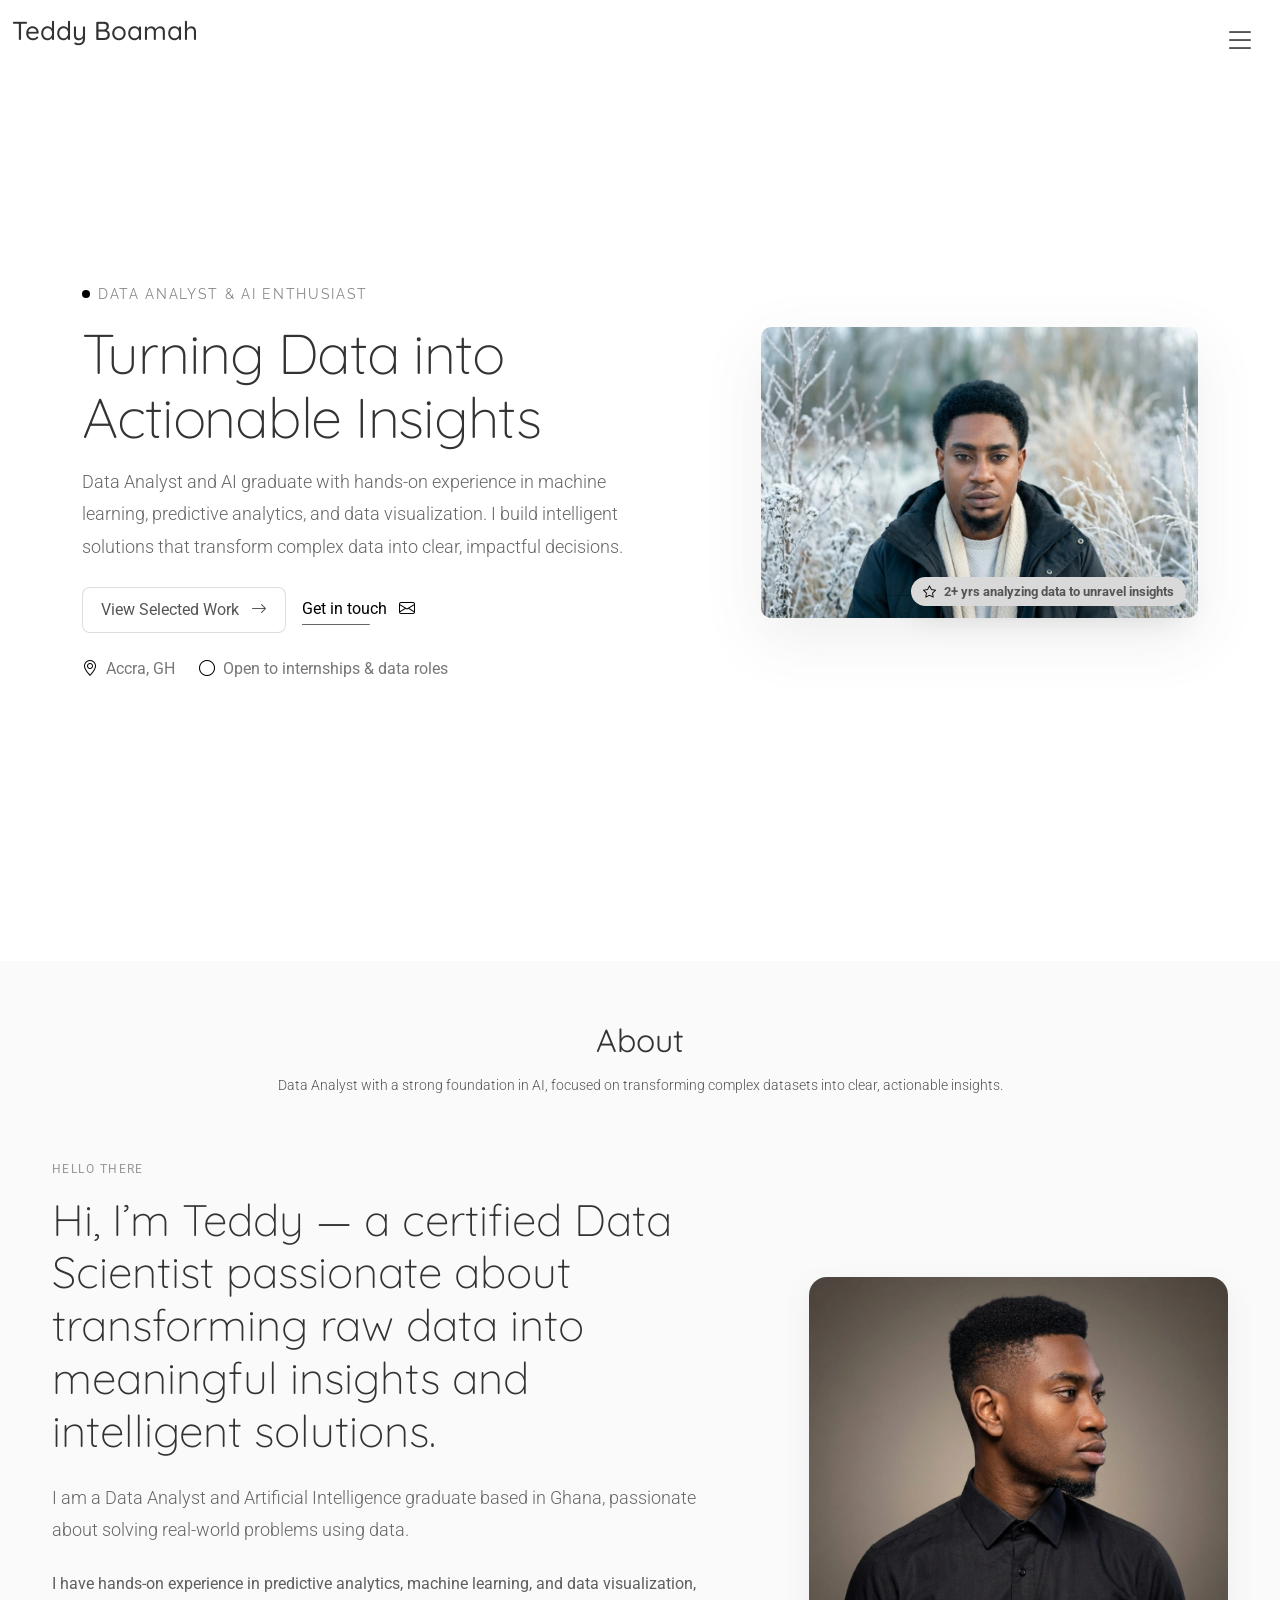
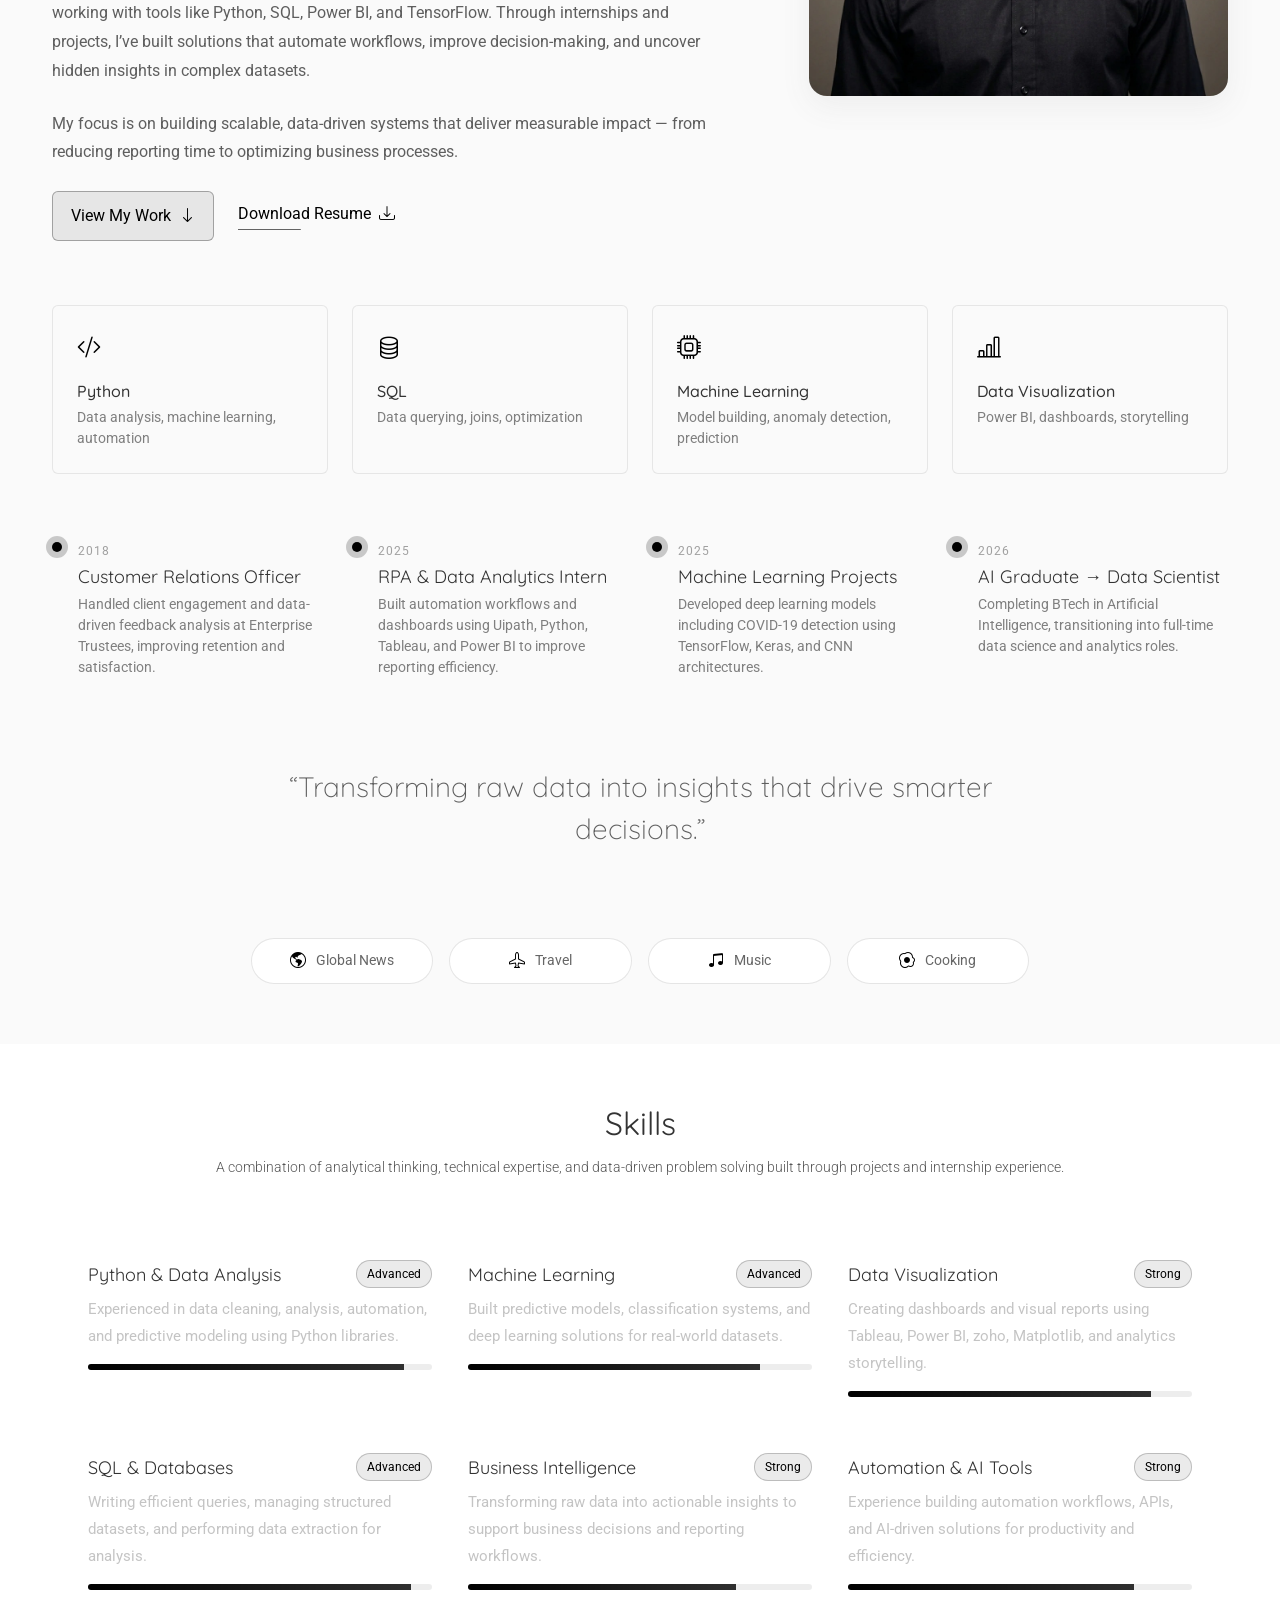
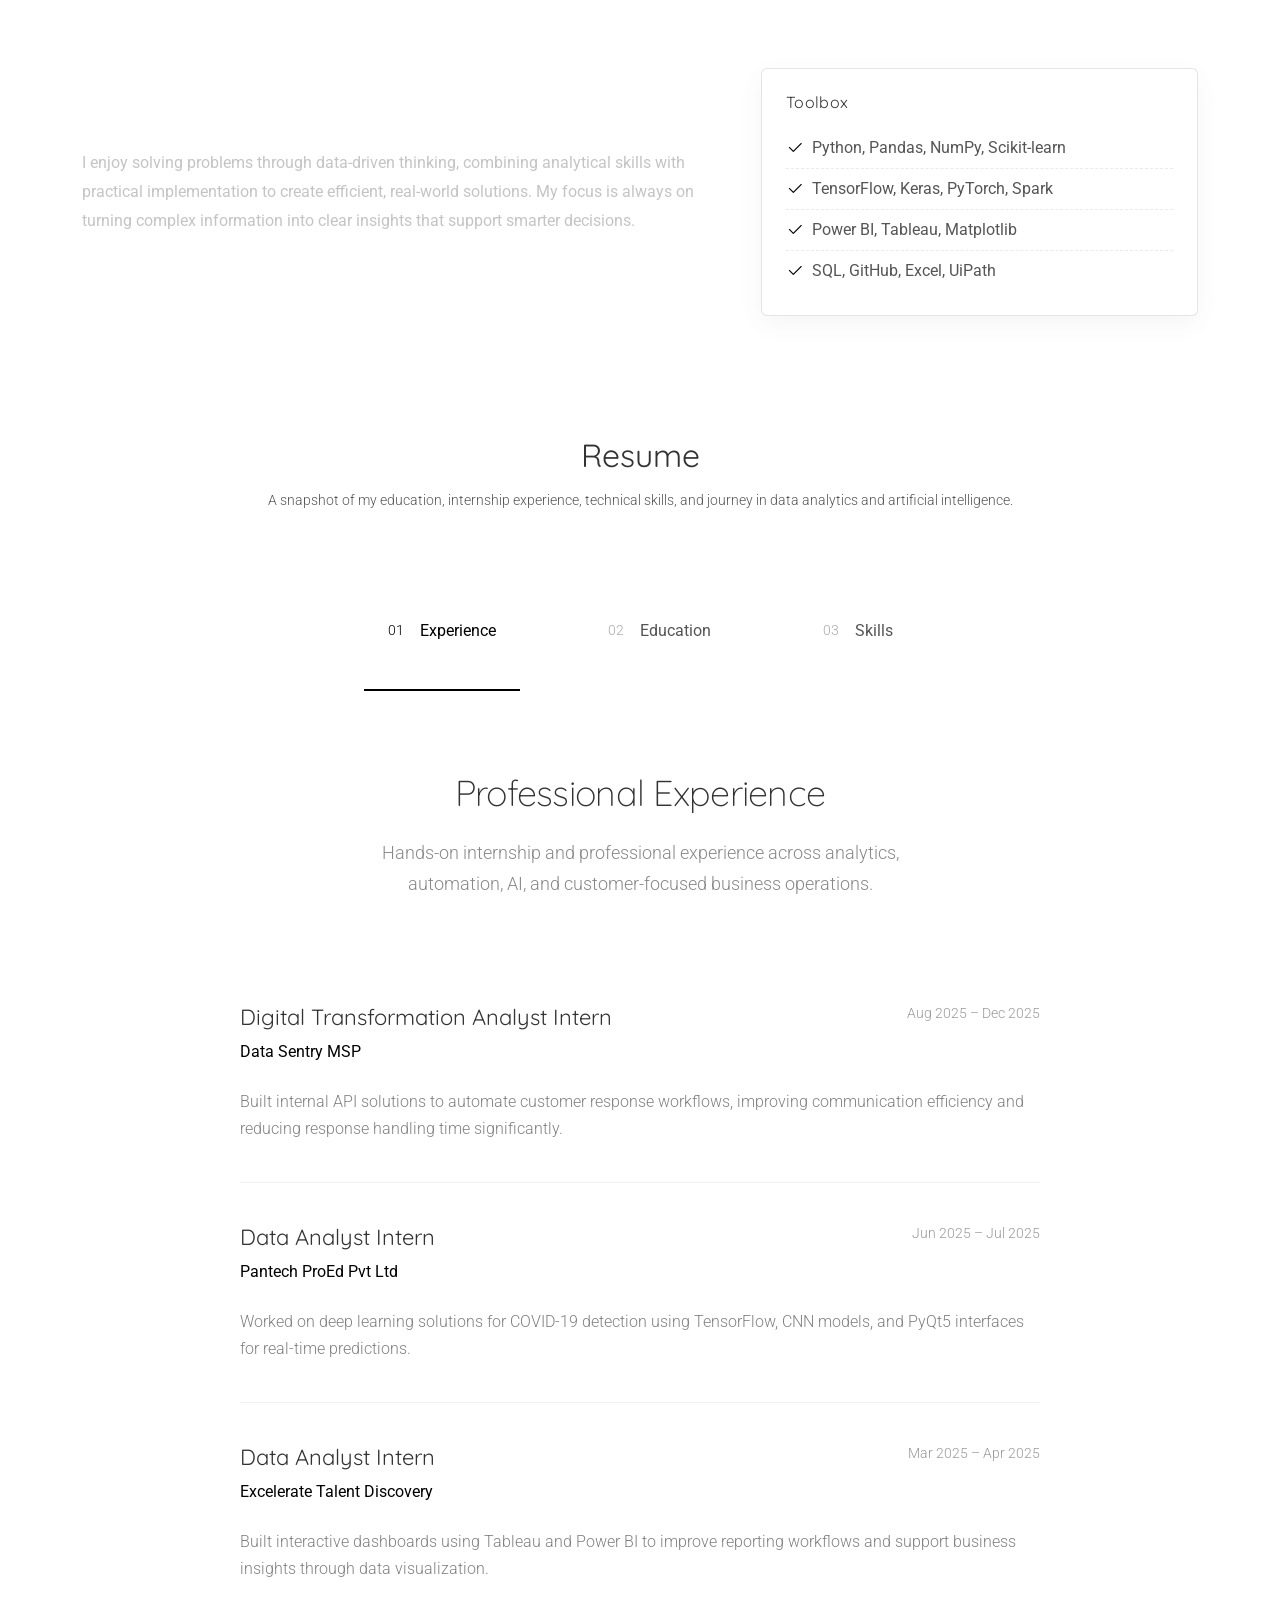
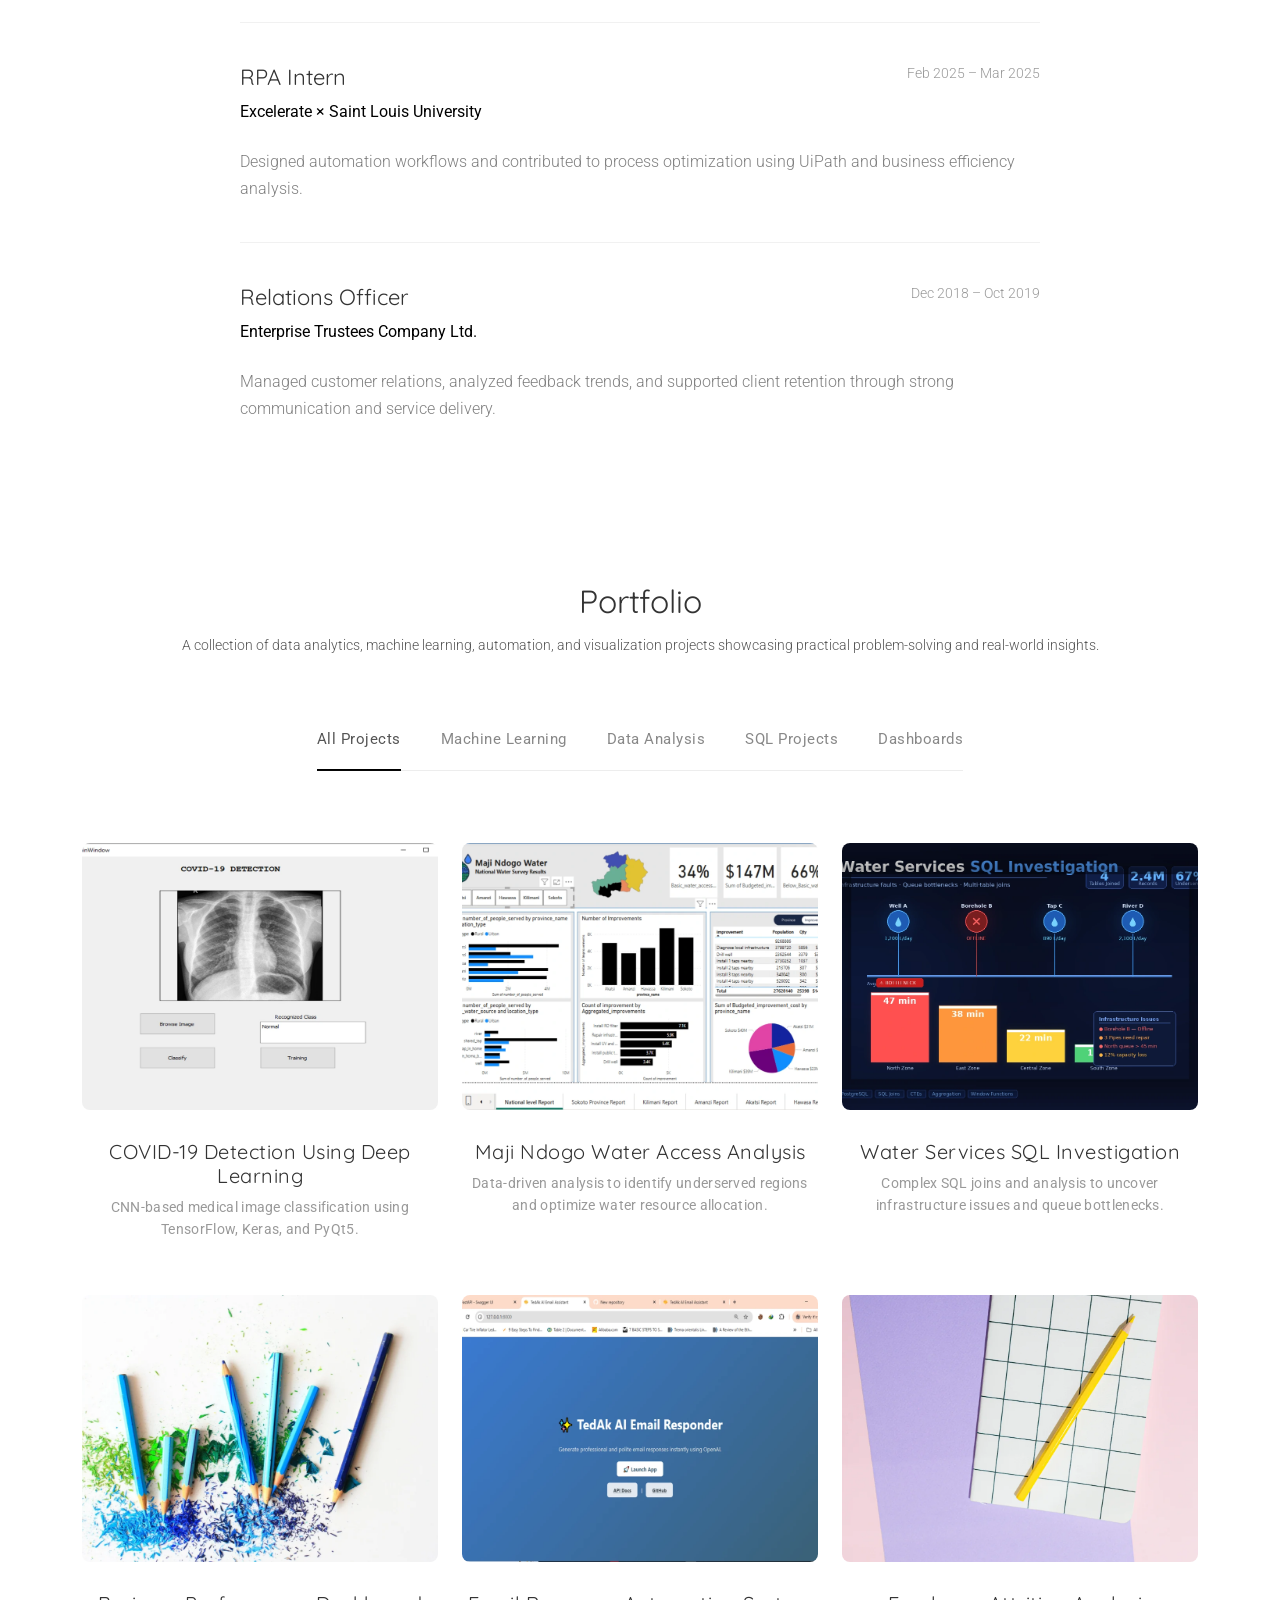
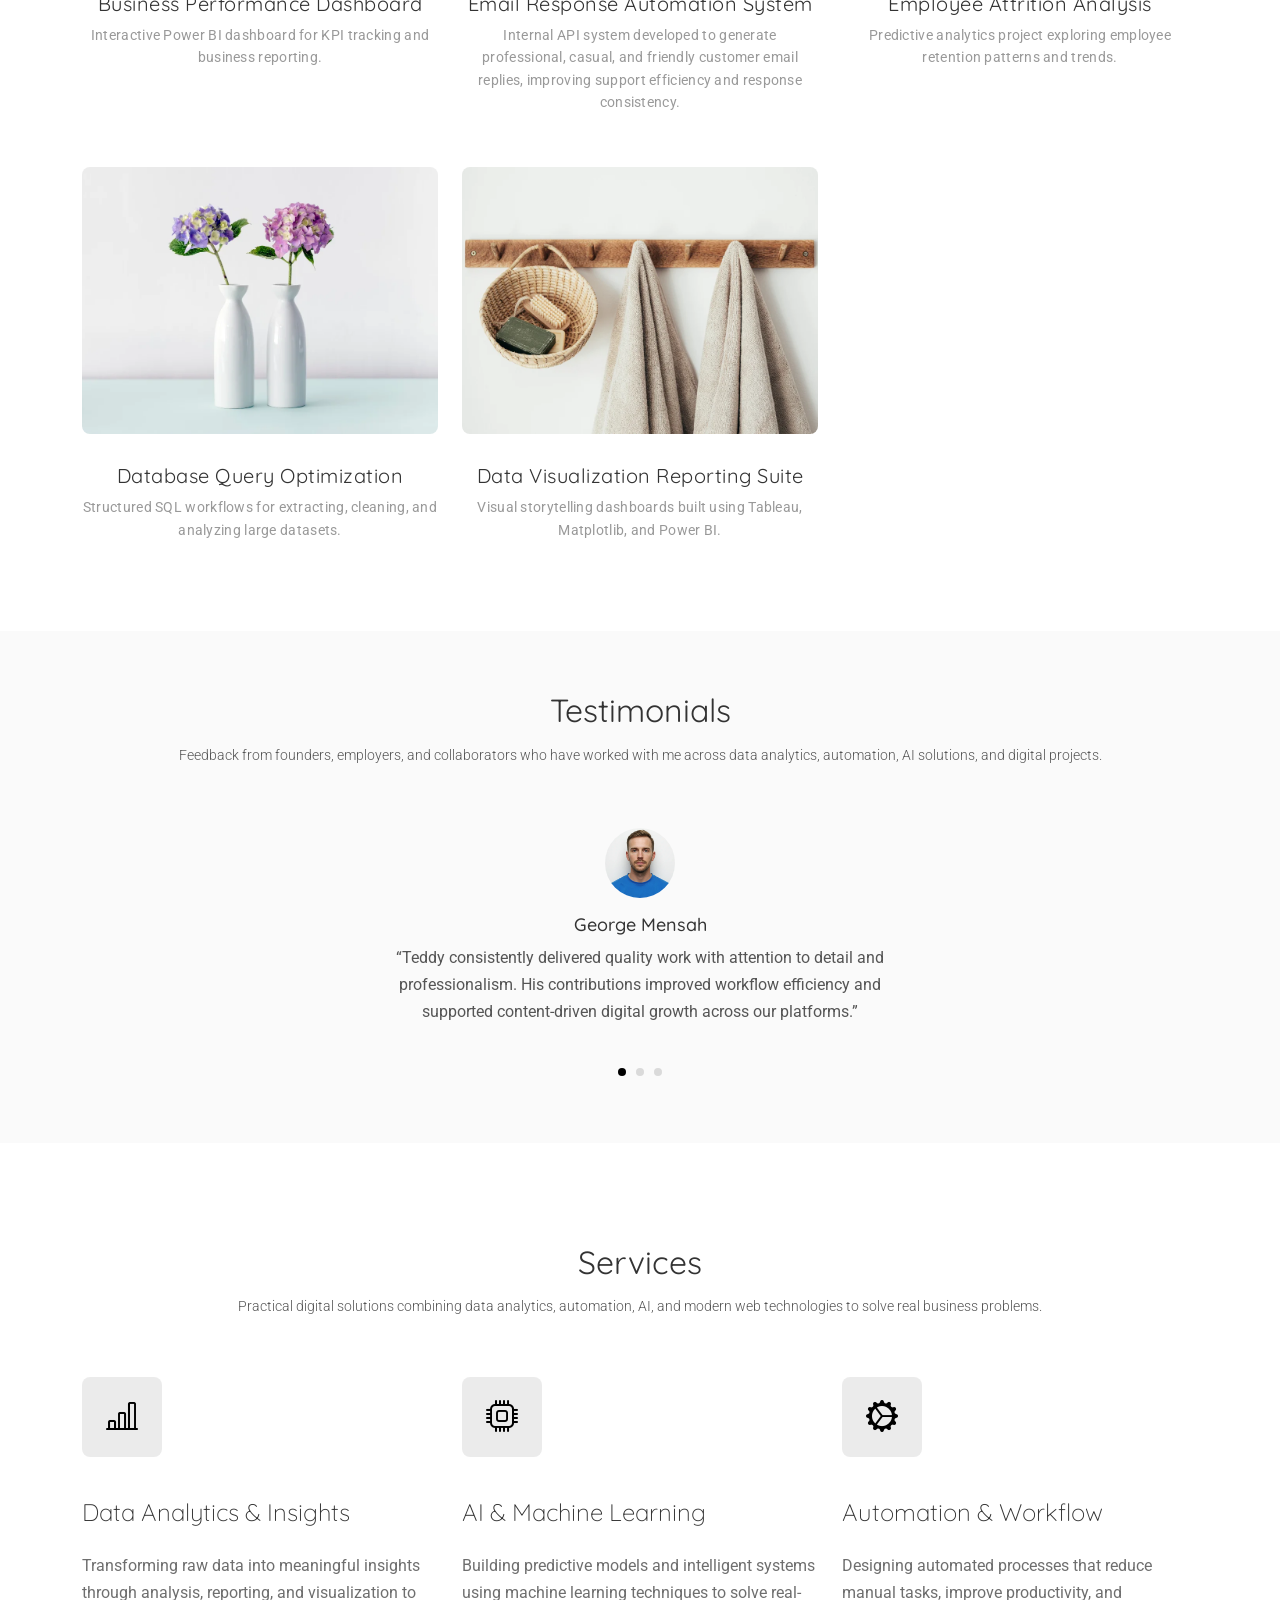
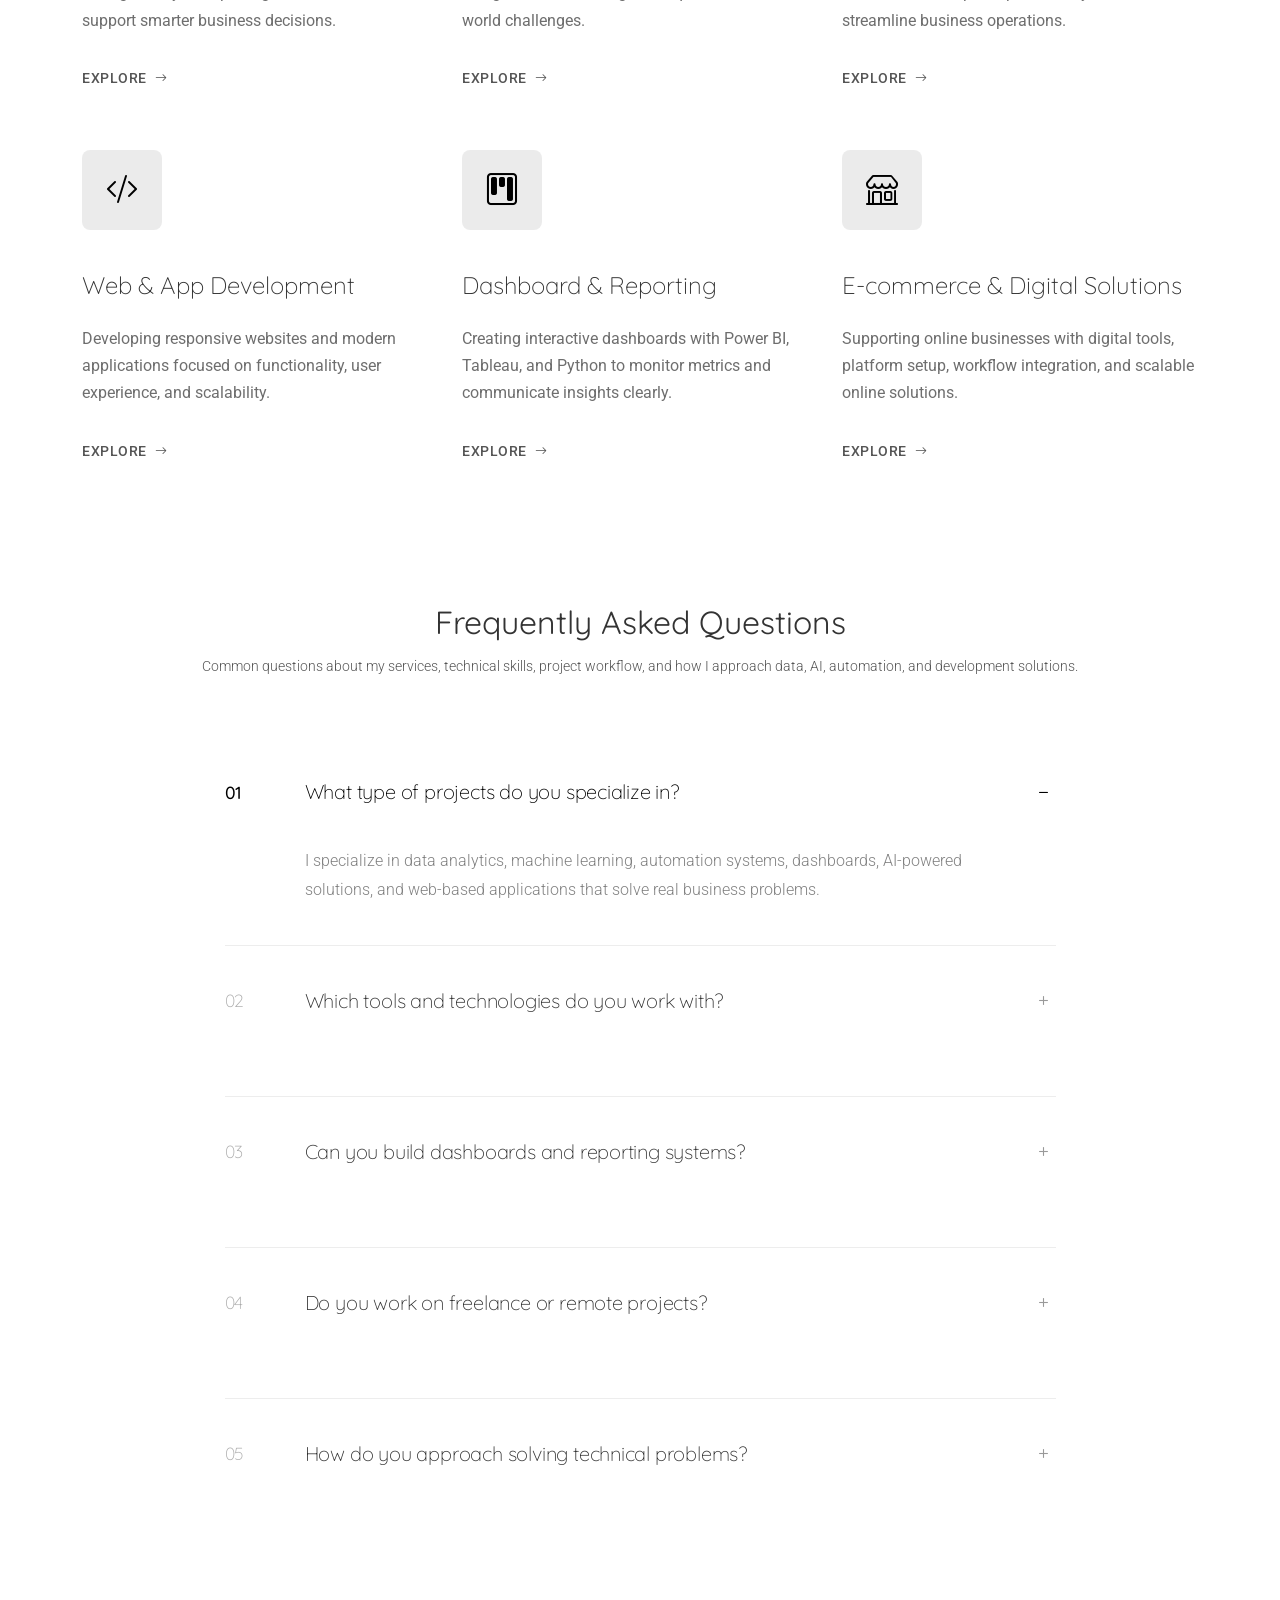
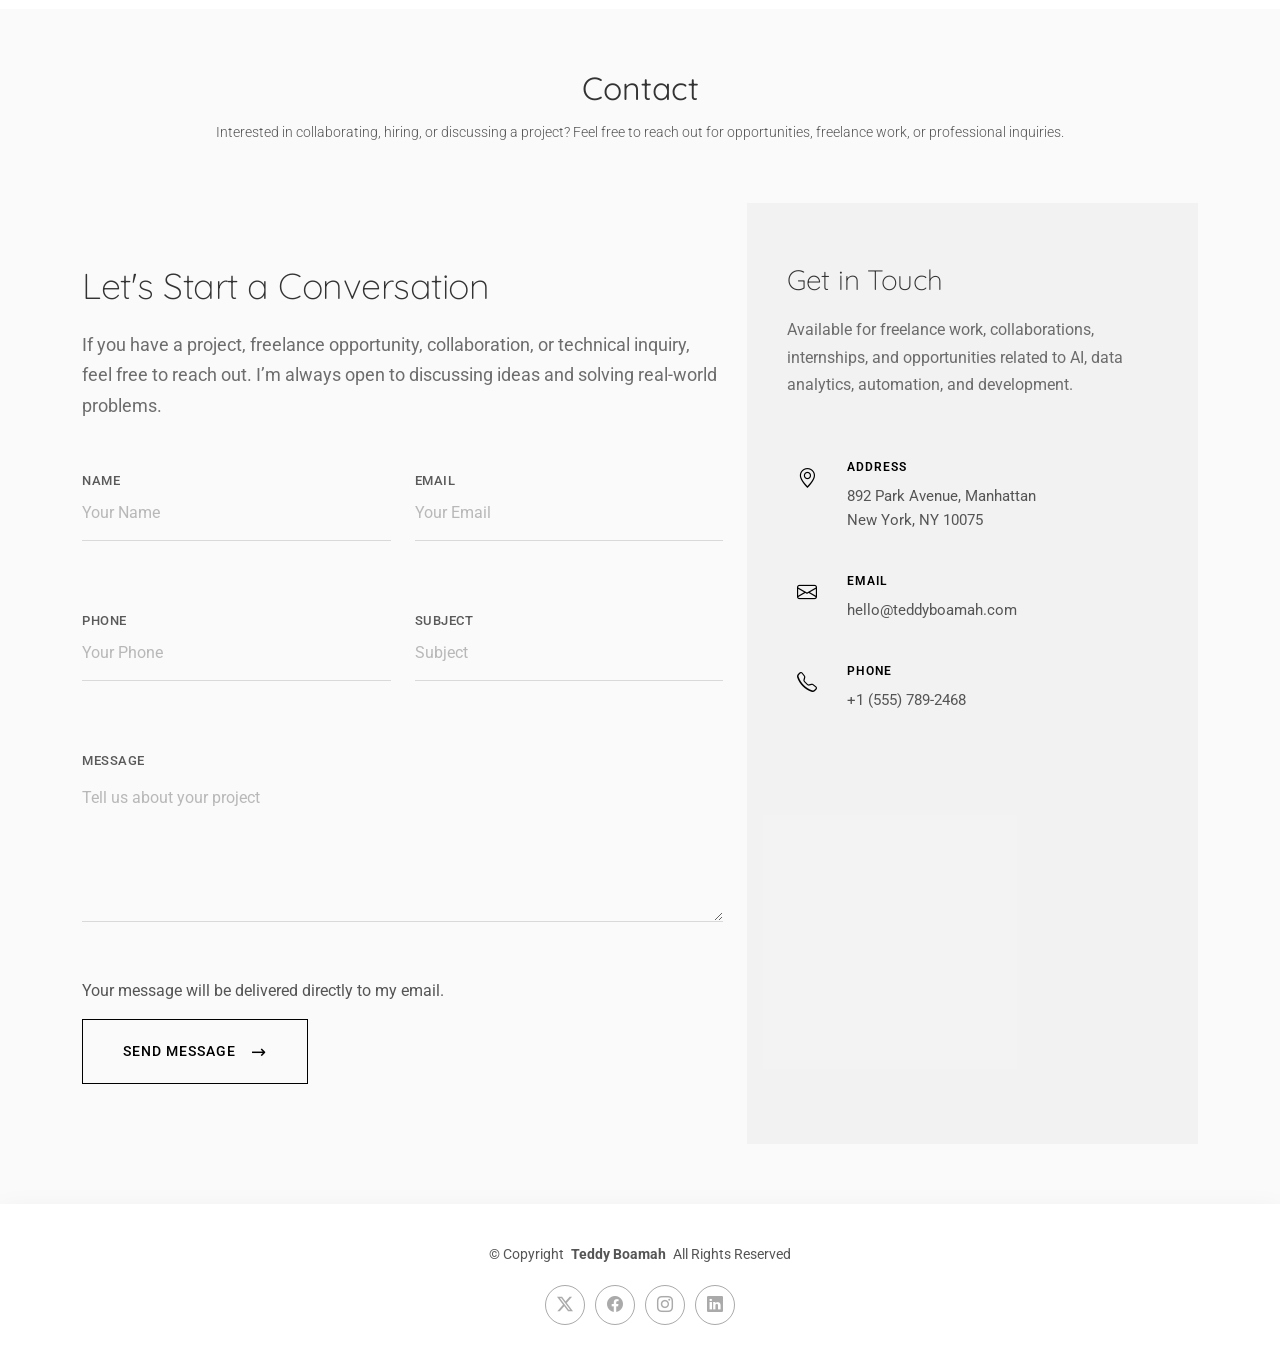
==== index.html @ 997581e5 "update portfolio" ====
<!DOCTYPE html>
<html lang="en">

<head>
  <meta charset="utf-8">
  <meta content="width=device-width, initial-scale=1.0" name="viewport">
  <title>Teddy Boamah | AI Developer & Data Scientist</title>
  <meta name="description" content="Personal Profile Page of Teddy">
  <meta name="keywords" content="Teddy Boamah, AI Developer Ghana, Data Scientist, Web Developer">
  <meta name="author" content="Teddy Boamah">
  <!-- Open Graph (for sharing) -->
  <meta property="og:title" content="Teddy Boamah - AI Developer">
  <meta property="og:description" content="AI Developer and Entrepreneur building intelligent systems">
  <meta property="og:image" content="assets/images/Teddy.webp">
  <meta property="og:type" content="website">

  <!-- Favicons -->
  <link href="assets/img/favicon.png" rel="icon">
  <link href="assets/img/apple-touch-icon.png" rel="apple-touch-icon">

  <!-- Fonts -->
  <link href="https://fonts.googleapis.com" rel="preconnect">
  <link href="https://fonts.gstatic.com" rel="preconnect" crossorigin>
  <link href="https://fonts.googleapis.com/css2?family=Roboto:ital,wght@0,100;0,300;0,400;0,500;0,700;0,900;1,100;1,300;1,400;1,500;1,700;1,900&family=Raleway:ital,wght@0,100;0,200;0,300;0,400;0,500;0,600;0,700;0,800;0,900;1,100;1,200;1,300;1,400;1,500;1,600;1,700;1,800;1,900&family=Quicksand:wght@300;400;500;600;700&display=swap" rel="stylesheet">

  <!-- Vendor CSS Files -->
  <link href="assets/vendor/bootstrap/css/bootstrap.min.css" rel="stylesheet">
  <link href="assets/vendor/bootstrap-icons/bootstrap-icons.css" rel="stylesheet">
  <link href="assets/vendor/aos/aos.css" rel="stylesheet">
  <link href="assets/vendor/glightbox/css/glightbox.min.css" rel="stylesheet">
  <link href="assets/vendor/swiper/swiper-bundle.min.css" rel="stylesheet">

  <!-- Main CSS File -->
  <link href="assets/css/main.css" rel="stylesheet">

  <!-- =======================================================
  * Template Name: MinimalFolio
  * Template URL: https://bootstrapmade.com/minimalfolio-bootstrap-portfolio-template/
  * Updated: Aug 05 2025 with Bootstrap v5.3.7
  * Author: BootstrapMade.com
  * License: https://bootstrapmade.com/license/
  ======================================================== -->
</head>

<body class="index-page">

  <header id="header" class="header d-flex align-items-center position-relative">
    <div class="container-fluid position-relative d-flex align-items-center justify-content-between">

      <a href="index.html" class="logo d-flex align-items-center">
        <!-- Uncomment the line below if you also wish to use an image logo -->
        <!-- <img src="assets/img/logo.webp" alt=""> -->
        <h1 class="sitename">Teddy Boamah</h1>
      </a>

      <nav id="navmenu" class="navmenu">
        <ul>
          <li><a href="#hero" class="active">Home</a></li>
          <li><a href="#about">About</a></li>
          <li><a href="#skills">Skills</a></li>
          <li><a href="#resume">Resume</a></li>
          <li><a href="#portfolio">Portfolio</a></li>
          <li><a href="#services">Services</a></li>
          <li><a href="#contact">Contact</a></li>
        </ul>
        <i class="mobile-nav-toggle d-xl-none bi bi-list"></i>
      </nav>

    </div>
  </header>

  <main class="main">

    <!-- Hero Section -->
    <section id="hero" class="hero section">

      <div class="container" data-aos="fade-up" data-aos-delay="100">

        <div class="row align-items-center gx-5 gy-5">

          <div class="col-lg-7">
            <div class="intro" data-aos="fade-right" data-aos-delay="150">
              <div class="eyebrow d-inline-flex align-items-center gap-2 mb-3">
                <span class="dot"></span>
                <span class="text">Data Analyst & AI Enthusiast</span>
              </div>

              <h1 class="display-heading mb-3">
                Turning Data into Actionable Insights
              </h1>

              <p class="lead mb-4">
                Data Analyst and AI graduate with hands-on experience in machine learning, predictive analytics, and data visualization. I build intelligent solutions that transform complex data into clear, impactful decisions.
              </p>

              <div class="cta-group d-flex flex-wrap align-items-center gap-3" data-aos="zoom-in" data-aos-delay="250">
                <a href="#portfolio" class="btn btn-ghost">
                  View Selected Work
                  <i class="bi bi-arrow-right ms-2"></i>
                </a>
                <a href="#contact" class="link-underline">
                  Get in touch
                  <i class="bi bi-envelope ms-2"></i>
                </a>
              </div>

              <div class="meta mt-4 d-flex flex-wrap align-items-center gap-4" data-aos="fade-up" data-aos-delay="300">
                <div class="meta-item d-flex align-items-center gap-2">
                  <i class="bi bi-geo-alt"></i>
                  <span>Accra, GH</span>
                </div>
                <div class="meta-item d-flex align-items-center gap-2">
                  <i class="bi bi-circle"></i>
                  <span>Open to internships & data roles</span>
                </div>
              </div>
            </div>
          </div>

          <div class="col-lg-5">
            <figure class="portrait-wrap position-relative" data-aos="fade-left" data-aos-delay="200">
              <img src="assets/img/profile/Teddy2.webp" alt="Profile Portrait" class="img-fluid portrait-img">
              <figcaption class="visually-hidden">Minimal portrait preview</figcaption>

              <div class="badge note" data-aos="zoom-in" data-aos-delay="300">
                <i class="bi bi-star"></i>
                <span>2+ yrs analyzing data to unravel insights</span>
              </div>
            </figure>
          </div>

        </div>

      </div>

    </section><!-- /Hero Section -->

    <!-- About Section -->
    <section id="about" class="about section light-background">

      <!-- Section Title -->
      <div class="container section-title" data-aos="fade-up">
        <h2>About</h2>
        <p><p>Data Analyst with a strong foundation in AI, focused on transforming complex datasets into clear, actionable insights.</p></p>
      </div><!-- End Section Title -->

      <div class="container" data-aos="fade-up" data-aos-delay="100">

        <!-- Intro + Photo -->
        <div class="row align-items-center justify-content-between intro-wrap gy-5">
          <div class="col-lg-7" data-aos="fade-right" data-aos-delay="150">
            <div class="intro-content">
              <span class="eyebrow">Hello there</span>
              <h2 class="headline">Hi, I’m Teddy — a certified Data Scientist passionate about transforming raw data into meaningful insights and intelligent solutions.</h2>
              <p class="lead">
              I am a Data Analyst and Artificial Intelligence graduate based in Ghana, passionate about solving real-world problems using data.
              </p>

              <p>
              I have hands-on experience in predictive analytics, machine learning, and data visualization, working with tools like Python, SQL, Power BI, and TensorFlow. Through internships and projects, I’ve built solutions that automate workflows, improve decision-making, and uncover hidden insights in complex datasets.
              </p>

              <p>
              My focus is on building scalable, data-driven systems that deliver measurable impact — from reducing reporting time to optimizing business processes.
              </p>

              <div class="cta-group">
                <a href="#portfolio" class="btn-ghost">
                  View My Work <i class="bi bi-arrow-down"></i>
                </a>
                <a href="#resume" class="link-underline">
                  Download Resume <i class="bi bi-download"></i>
                </a>
              </div>
            </div>
          </div>

          <div class="col-lg-5" data-aos="zoom-in" data-aos-delay="250">
            <figure class="profile-figure text-center text-lg-end">
              <img src="assets/img/profile/profile_pic-square7.webp" alt="Portrait of Alex" class="img-fluid profile-photo">
              <figcaption class="profile-caption d-flex justify-content-end">
              </figcaption>
            </figure>
          </div>
        </div>
        <!-- End Intro + Photo -->

        <!-- Skills Grid -->
        <div class="skills-wrap">
          <div class="row g-4">
            <div class="col-6 col-md-4 col-lg-3" data-aos="fade-up" data-aos-delay="120">
              <div class="skill-item">
                <i class="bi bi-code-slash"></i>
                <h3>Python</h3>
                <p>Data analysis, machine learning, automation</p>
              </div>
            </div>
            <div class="col-6 col-md-4 col-lg-3" data-aos="fade-up" data-aos-delay="180">
              <div class="skill-item">
                <i class="bi bi-database"></i>
                <h3>SQL</h3>
                <p>Data querying, joins, optimization</p>
              </div>
            </div>
            <div class="col-6 col-md-4 col-lg-3" data-aos="fade-up" data-aos-delay="240">
              <div class="skill-item">
                <i class="bi bi-cpu"></i>
                <h3>Machine Learning</h3>
                <p>Model building, anomaly detection, prediction</p>
              </div>
            </div>
            <div class="col-6 col-md-4 col-lg-3" data-aos="fade-up" data-aos-delay="300">
              <div class="skill-item">
                <i class="bi bi-bar-chart-line"></i>
                <h3>Data Visualization</h3>
                <p>Power BI, dashboards, storytelling</p>
              </div>
            </div>
          </div>
        </div>
        <!-- End Skills Grid -->

        <!-- Journey Timeline -->
        <div class="journey-wrap">
          <div class="row g-4">
            <div class="col-md-6 col-lg-3" data-aos="fade-up" data-aos-delay="120">
              <article class="timeline-item">
                <span class="dot"></span>
                <time>2018</time>
                <h4>Customer Relations Officer</h4>
                <p>Handled client engagement and data-driven feedback analysis at Enterprise Trustees, improving retention and satisfaction.</p>
              </article>
            </div>
            <div class="col-md-6 col-lg-3" data-aos="fade-up" data-aos-delay="180">
              <article class="timeline-item">
                <span class="dot"></span>
                <time>2025</time>
                <h4>RPA & Data Analytics Intern</h4>
                <p>Built automation workflows and dashboards using Uipath, Python, Tableau, and Power BI to improve reporting efficiency.</p>
              </article>
            </div>
            <div class="col-md-6 col-lg-3" data-aos="fade-up" data-aos-delay="240">
              <article class="timeline-item">
                <span class="dot"></span>
                <time>2025</time>
                <h4>Machine Learning Projects</h4>
                <p>Developed deep learning models including COVID-19 detection using TensorFlow, Keras, and CNN architectures.</p>
              </article>
            </div>
            <div class="col-md-6 col-lg-3" data-aos="fade-up" data-aos-delay="300">
              <article class="timeline-item">
                <span class="dot"></span>
                <time>2026</time>
                <h4>AI Graduate → Data Scientist</h4>
                <p>Completing BTech in Artificial Intelligence, transitioning into full-time data science and analytics roles.</p>
              </article>
            </div>
          </div>
        </div>
        <!-- End Journey Timeline -->

        <!-- Quote -->
        <blockquote class="personal-quote" data-aos="fade-down" data-aos-delay="200">
          <p>“Transforming raw data into insights that drive smarter decisions.”</p>
        </blockquote>
        <!-- End Quote -->

        <!-- Fun Facts -->
        <div class="facts-wrap">
          <div class="row g-3 justify-content-center">
            <div class="col-6 col-md-3 col-lg-2" data-aos="zoom-in" data-aos-delay="120">
              <div class="fact-pill">
                <i class="bi bi-globe-americas"></i>
                <span>Global News</span>
              </div>
            </div>
            <div class="col-6 col-md-3 col-lg-2" data-aos="zoom-in" data-aos-delay="160">
              <div class="fact-pill">
                <i class="bi bi-airplane"></i>
                <span>Travel</span>
              </div>
            </div>
            <div class="col-6 col-md-3 col-lg-2" data-aos="zoom-in" data-aos-delay="200">
              <div class="fact-pill">
                <i class="bi bi-music-note-beamed"></i>
                <span>Music</span>
              </div>
            </div>
            <div class="col-6 col-md-3 col-lg-2" data-aos="zoom-in" data-aos-delay="240">
              <div class="fact-pill">
                <i class="bi bi-egg-fried"></i>
                <span>Cooking</span>
              </div>
            </div>
          </div>
        </div>
        <!-- End Fun Facts -->

      </div>

    </section><!-- /About Section -->

    <!-- Skills Section -->
    <section id="skills" class="skills section">

      <!-- Section Title -->
      <div class="container section-title" data-aos="fade-up">
        <h2>Skills</h2>
        <p>A combination of analytical thinking, technical expertise, and data-driven problem solving built through projects and internship experience.</p>
      </div><!-- End Section Title -->

      <div class="container" data-aos="fade-up" data-aos-delay="100">

        <div class="row gy-4">
          <div class="col-lg-4" data-aos="fade-up" data-aos-delay="150">
            <article class="skill-block skills-animation">
              <header class="d-flex align-items-center justify-content-between mb-2">
                <h3 class="skill-title">Python & Data Analysis</h3>
                <span class="skill-badge">Advanced</span>
              </header>
              <p class="skill-desc">Experienced in data cleaning, analysis, automation, and predictive modeling using Python libraries.</p>
              <div class="progress slim">
                <div class="progress-bar" role="progressbar" aria-valuenow="92" aria-valuemin="0" aria-valuemax="100"></div>
              </div>
            </article>
          </div>

          <div class="col-lg-4" data-aos="fade-up" data-aos-delay="200">
            <article class="skill-block skills-animation">
              <header class="d-flex align-items-center justify-content-between mb-2">
                <h3 class="skill-title">Machine Learning</h3>
                <span class="skill-badge">Advanced</span>
              </header>
              <p class="skill-desc">Built predictive models, classification systems, and deep learning solutions for real-world datasets.</p>
              <div class="progress slim">
                <div class="progress-bar" role="progressbar" aria-valuenow="85" aria-valuemin="0" aria-valuemax="100"></div>
              </div>
            </article>
          </div>

          <div class="col-lg-4" data-aos="fade-up" data-aos-delay="250">
            <article class="skill-block skills-animation">
              <header class="d-flex align-items-center justify-content-between mb-2">
                <h3 class="skill-title">Data Visualization</h3>
                <span class="skill-badge">Strong</span>
              </header>
              <p class="skill-desc">Creating dashboards and visual reports using Tableau, Power BI, zoho, Matplotlib, and analytics storytelling.</p>
              <div class="progress slim">
                <div class="progress-bar" role="progressbar" aria-valuenow="88" aria-valuemin="0" aria-valuemax="100"></div>
              </div>
            </article>
          </div>
        </div><!-- End Skill Row 1 -->

        <div class="row gy-4 mt-1">
          <div class="col-lg-4" data-aos="fade-up" data-aos-delay="150">
            <article class="skill-block skills-animation">
              <header class="d-flex align-items-center justify-content-between mb-2">
                <h3 class="skill-title">SQL & Databases</h3>
                <span class="skill-badge">Advanced</span>
              </header>
              <p class="skill-desc">Writing efficient queries, managing structured datasets, and performing data extraction for analysis.</p>
              <div class="progress slim">
                <div class="progress-bar" role="progressbar" aria-valuenow="94" aria-valuemin="0" aria-valuemax="100"></div>
              </div>
            </article>
          </div>

          <div class="col-lg-4" data-aos="fade-up" data-aos-delay="200">
            <article class="skill-block skills-animation">
              <header class="d-flex align-items-center justify-content-between mb-2">
                <h3 class="skill-title">Business Intelligence</h3>
                <span class="skill-badge">Strong</span>
              </header>
              <p class="skill-desc">Transforming raw data into actionable insights to support business decisions and reporting workflows.</p>
              <div class="progress slim">
                <div class="progress-bar" role="progressbar" aria-valuenow="78" aria-valuemin="0" aria-valuemax="100"></div>
              </div>
            </article>
          </div>

          <div class="col-lg-4" data-aos="fade-up" data-aos-delay="250">
            <article class="skill-block skills-animation">
              <header class="d-flex align-items-center justify-content-between mb-2">
                <h3 class="skill-title">Automation & AI Tools</h3>
                <span class="skill-badge">Strong</span>
              </header>
              <p class="skill-desc">Experience building automation workflows, APIs, and AI-driven solutions for productivity and efficiency.</p>
              <div class="progress slim">
                <div class="progress-bar" role="progressbar" aria-valuenow="83" aria-valuemin="0" aria-valuemax="100"></div>
              </div>
            </article>
          </div>
        </div><!-- End Skill Row 2 -->

        <div class="row gx-5 gy-4 mt-5 align-items-center alt-grid">
          <div class="col-lg-5 order-lg-2" data-aos="fade-left" data-aos-delay="150">
            <div class="soft-card p-4 rounded-2">
              <h4 class="mini-head mb-3">Toolbox</h4>
              <ul class="list-unstyled tool-list mb-0">
                <li class="d-flex align-items-center gap-2"><i class="bi bi-check2"></i><span>Python, Pandas, NumPy, Scikit-learn</span></li>
                <li class="d-flex align-items-center gap-2"><i class="bi bi-check2"></i><span>TensorFlow, Keras, PyTorch, Spark</span></li>
                <li class="d-flex align-items-center gap-2"><i class="bi bi-check2"></i><span>Power BI, Tableau, Matplotlib</span></li>
                <li class="d-flex align-items-center gap-2"><i class="bi bi-check2"></i><span>SQL, GitHub, Excel, UiPath</span></li>
              </ul>
            </div>
          </div>

          <div class="col-lg-7 order-lg-1" data-aos="fade-up" data-aos-delay="200">
            <div class="note">
              <p class="mb-0">I enjoy solving problems through data-driven thinking, combining analytical skills with practical implementation to create efficient, real-world solutions. My focus is always on turning complex information into clear insights that support smarter decisions.</p>
            </div>
          </div>
        </div>

      </div>

    </section><!-- /Skills Section -->

    <!-- Resume Section -->
    <section id="resume" class="resume section">

      <!-- Section Title -->
      <div class="container section-title" data-aos="fade-up">
        <h2>Resume</h2>
        <p>A snapshot of my education, internship experience, technical skills, and journey in data analytics and artificial intelligence.</p>
      </div><!-- End Section Title -->

      <div class="container" data-aos="fade-up" data-aos-delay="100">

        <div class="row">
          <div class="col-lg-12">
            <ul class="nav nav-pills resume-navigation justify-content-center" id="resume-resume-tabs" role="tablist" data-aos="fade-up" data-aos-delay="200">
              <li class="nav-item" role="presentation">
                <button class="nav-link active" id="resume-experience-tab" data-bs-toggle="pill" data-bs-target="#resume-experience" type="button" role="tab" aria-controls="resume-experience" aria-selected="true">
                  <span class="nav-number">01</span>
                  <span class="nav-label">Experience</span>
                </button>
              </li>
              <li class="nav-item" role="presentation">
                <button class="nav-link" id="resume-education-tab" data-bs-toggle="pill" data-bs-target="#resume-education" type="button" role="tab" aria-controls="resume-education" aria-selected="false">
                  <span class="nav-number">02</span>
                  <span class="nav-label">Education</span>
                </button>
              </li>
              <li class="nav-item" role="presentation">
                <button class="nav-link" id="resume-skills-tab" data-bs-toggle="pill" data-bs-target="#resume-skills" type="button" role="tab" aria-controls="resume-skills" aria-selected="false">
                  <span class="nav-number">03</span>
                  <span class="nav-label">Skills</span>
                </button>
              </li>
            </ul>
          </div>
        </div>

        <div class="tab-content resume-content" id="resume-resume-tabContent">
          <div class="tab-pane fade show active" id="resume-experience" role="tabpanel" aria-labelledby="resume-experience-tab" tabindex="0" data-aos="fade-up" data-aos-delay="300">
            <div class="section-intro">
              <h2>Professional Experience</h2>
              <p>Hands-on internship and professional experience across analytics, automation, AI, and customer-focused business operations.</p>
            </div>

            <div class="experience-grid">
              <div class="experience-item" data-aos="fade-up" data-aos-delay="400">
                <div class="item-header">
                  <div class="position-info">
                    <h3>Digital Transformation Analyst Intern</h3>
                    <div class="company">Data Sentry MSP</div>
                  </div>
                  <div class="period">Aug 2025 – Dec 2025</div>
                </div>
                <div class="item-content">
                  <p>Built internal API solutions to automate customer response workflows, improving communication efficiency and reducing response handling time significantly.</p>
                </div>
              </div>

              <div class="experience-item" data-aos="fade-up" data-aos-delay="450">
                <div class="item-header">
                  <div class="position-info">
                    <h3>Data Analyst Intern</h3>
                    <div class="company">Pantech ProEd Pvt Ltd</div>
                  </div>
                  <div class="period">Jun 2025 – Jul 2025</div>
                </div>
                <div class="item-content">
                  <p>Worked on deep learning solutions for COVID-19 detection using TensorFlow, CNN models, and PyQt5 interfaces for real-time predictions.</p>
                </div>
              </div>

              <div class="experience-item" data-aos="fade-up" data-aos-delay="500">
                <div class="item-header">
                  <div class="position-info">
                    <h3>Data Analyst Intern</h3>
                    <div class="company">Excelerate Talent Discovery</div>
                  </div>
                  <div class="period">Mar 2025 – Apr 2025</div>
                </div>
                <div class="item-content">
                  <p>Built interactive dashboards using Tableau and Power BI to improve reporting workflows and support business insights through data visualization.</p>
                </div>
              </div>
            

              <div class="experience-item" data-aos="fade-up" data-aos-delay="550">
                <div class="item-header">
                  <div class="position-info">
                    <h3>RPA Intern</h3>
                    <div class="company">Excelerate × Saint Louis University</div>
                  </div>
                  <div class="period">Feb 2025 – Mar 2025</div>
                </div>
                <div class="item-content">
                  <p>
                    Designed automation workflows and contributed to process optimization using UiPath and business efficiency analysis.
                  </p>
                </div>
              </div>

              <div class="experience-item" data-aos="fade-up" data-aos-delay="600">
                <div class="item-header">
                  <div class="position-info">
                    <h3>Relations Officer</h3>
                    <div class="company">Enterprise Trustees Company Ltd.</div>
                  </div>
                  <div class="period">Dec 2018 – Oct 2019</div>
                </div>
                <div class="item-content">
                  <p>
                    Managed customer relations, analyzed feedback trends, and supported client retention through strong communication and service delivery.
                  </p>
                </div>
              </div>
            </div>
          </div>


          <!-- EDUCATION -->
          <div class="tab-pane fade" id="resume-education" role="tabpanel" aria-labelledby="resume-education-tab" tabindex="0" data-aos="fade-up" data-aos-delay="300">
            <div class="section-intro">
              <h2>Educational Background</h2>
              <p>Academic journey combining business knowledge with technical expertise in artificial intelligence and analytics.</p>
            </div>

            <div class="education-list">
              <div class="education-entry" data-aos="fade-up" data-aos-delay="400">
                <div class="degree-year">2026</div>
                <div class="degree-details">
                  <h3>Bachelor of Technology in Artificial Intelligence</h3>
                  <div class="institution">Kumasi Technical University</div>
                  <p>Focused on machine learning, data analytics, statistics, computer vision, cloud computing, and intelligent systems.</p>
                </div>
              </div>

              <div class="education-entry" data-aos="fade-up" data-aos-delay="450">
                <div class="degree-year">2018</div>
                <div class="degree-details">
                  <h3>Business Administration Studies</h3>
                  <div class="institution">University of Professional Studies, Accra (UPSA)</div>
                  <p>Completed undergraduate coursework in business administration with focus on communication, management, and organizational processes.</p>
                </div>
              </div>

              
            </div>
          </div>
          
          <!-- SKILLS -->
          <div class="tab-pane fade" id="resume-skills" role="tabpanel" aria-labelledby="resume-skills-tab" tabindex="0" data-aos="fade-up" data-aos-delay="300">
            <div class="section-intro">
              <h2>Core Competencies</h2>
              <p>Technical strengths and analytical capabilities developed through internships, projects, and practical implementation.</p>
            </div>

            <div class="skills-categories">
              <div class="skill-category" data-aos="fade-up" data-aos-delay="400">
                <h3>Data & Analytics</h3>
                <div class="skill-tags">
                  <span class="skill-tag">Data Analysis</span>
                  <span class="skill-tag">Statistical Modeling</span>
                  <span class="skill-tag">Predictive Analytics</span>
                  <span class="skill-tag">Data Storytelling</span>
                  <span class="skill-tag">Business Intelligence</span>
                </div>
              </div>

              <div class="skill-category" data-aos="fade-up" data-aos-delay="450">
                <h3>Machine Learning & AI</h3>
                <div class="skill-tags">
                  <span class="skill-tag">Machine Learning</span>
                  <span class="skill-tag">Deep Learning</span>
                  <span class="skill-tag">TensorFlow</span>
                  <span class="skill-tag">Keras</span>
                  <span class="skill-tag">Model Development</span>
                </div>
              </div>

              <div class="skill-category" data-aos="fade-up" data-aos-delay="500">
                <h3>Tools &amp; Platforms</h3>
                <div class="skill-tags">
                  <span class="skill-tag">Python</span>
                  <span class="skill-tag">SQL</span>
                  <span class="skill-tag">Power BI</span>
                  <span class="skill-tag">Tableau</span>
                  <span class="skill-tag">Excel</span>
                  <span class="skill-tag">GitHub</span>
                  <span class="skill-tag">UiPath</span>
                </div>
              </div>
            </div>
          </div>
        </div>

      </div>

    </section><!-- /Resume Section -->

    <!-- Portfolio Section -->
    <section id="portfolio" class="portfolio section">

      <!-- Section Title -->
      <div class="container section-title" data-aos="fade-up">
        <h2>Portfolio</h2>
        <p>A collection of data analytics, machine learning, automation, and visualization projects showcasing practical problem-solving and real-world insights.</p>
      </div><!-- End Section Title -->

      <div class="container" data-aos="fade-up" data-aos-delay="100">

        <div class="isotope-layout" data-default-filter="*" data-layout="fitRows" data-sort="original-order">

          <div class="portfolio-filters-wrapper" data-aos="fade-up" data-aos-delay="100">
            <ul class="portfolio-filters isotope-filters">
              <li data-filter="*" class="filter-active">All Projects</li>
              <li data-filter=".filter-branding">Machine Learning</li>
              <li data-filter=".filter-web">Data Analysis</li>
              <li data-filter=".filter-print">SQL Projects</li>
              <li data-filter=".filter-motion">Dashboards</li>
            </ul>
          </div>

          <div class="row gy-4 portfolio-grid isotope-container" data-aos="fade-up" data-aos-delay="200">

            <div class="col-lg-4 col-md-6 portfolio-item isotope-item filter-branding">
              <div class="portfolio-card">
                <div class="image-container">
                  <img src="assets/img/portfolio/covid_GUI.webp" 
                       class="img-fluid" 
                       alt="COVID-19 detection deep learning dashboard using TensorFlow and CNN model" 
                       loading="lazy">
                  <div class="overlay">
                    <div class="overlay-content">
                      <a href="assets/img/portfolio/covid_GUI.webp" 
                         class="glightbox zoom-link" 
                         title="COVID-19 Detection Using Deep Learning Project">
                        <i class="bi bi-zoom-in"></i>
                      </a>
                      <a href="portfolio-covid19.html" class="details-link" title="View Project Details">
                        <i class="bi bi-arrow-right"></i>
                      </a>
                    </div>
                  </div>
                </div>
                <div class="content">
                  <h3>COVID-19 Detection Using Deep Learning</h3>
                  <p>CNN-based medical image classification using TensorFlow, Keras, and PyQt5.</p>
                </div>
              </div>
            </div><!-- End Portfolio Item -->

            <div class="col-lg-4 col-md-6 portfolio-item isotope-item filter-web">
              <div class="portfolio-card">
                <div class="image-container">
                  <img src="assets/img/portfolio/National_level_report.webp" 
                       class="img-fluid" 
                       alt="Water access optimization analytics dashboard showing underserved regions" 
                       loading="lazy">
                  <div class="overlay">
                    <div class="overlay-content">
                      <a href="assets/img/portfolio/National_level_report.webp" 
                         class="glightbox zoom-link" 
                         title="Maji Ndogo Water Access Analysis Project">
                        <i class="bi bi-zoom-in"></i>
                      </a>
                      <a href="portfolio-details.html" class="details-link" title="View Project Details">
                        <i class="bi bi-arrow-right"></i>
                      </a>
                    </div>
                  </div>
                </div>
                <div class="content">
                  <h3>Maji Ndogo Water Access Analysis</h3>
                  <p>Data-driven analysis to identify underserved regions and optimize water resource allocation.</p>
                </div>
              </div>
            </div><!-- End Portfolio Item -->

            <div class="col-lg-4 col-md-6 portfolio-item isotope-item filter-print">
              <div class="portfolio-card">
                <div class="image-container">
                  <img src="assets/img/portfolio/water_services_sql.webp" class="img-fluid" alt="SQL database analysis project for water services infrastructure insights" loading="lazy">
                  <div class="overlay">
                    <div class="overlay-content">
                      <a href="assets/img/portfolio/water_services_sql.webp" class="glightbox zoom-link" title="Magazine Design">
                        <i class="bi bi-zoom-in"></i>
                      </a>
                      <a href="portfolio-details.html" class="details-link" title="View Project Details">
                        <i class="bi bi-arrow-right"></i>
                      </a>
                    </div>
                  </div>
                </div>
                <div class="content">
                  <h3>Water Services SQL Investigation</h3>
                  <p>Complex SQL joins and analysis to uncover infrastructure issues and queue bottlenecks.</p>
                </div>
              </div>
            </div><!-- End Portfolio Item -->

            <div class="col-lg-4 col-md-6 portfolio-item isotope-item filter-motion">
              <div class="portfolio-card">
                <div class="image-container">
                  <img src="assets/img/portfolio/portfolio-8.webp" class="img-fluid" alt="Business intelligence dashboard created in Power BI for KPI reporting" loading="lazy">
                  <div class="overlay">
                    <div class="overlay-content">
                      <a href="assets/img/portfolio/portfolio-8.webp" class="glightbox zoom-link" title="Motion Graphics">
                        <i class="bi bi-zoom-in"></i>
                      </a>
                      <a href="portfolio-details.html" class="details-link" title="View Project Details">
                        <i class="bi bi-arrow-right"></i>
                      </a>
                    </div>
                  </div>
                </div>
                <div class="content">
                  <h3>Business Performance Dashboard</h3>
                  <p>Interactive Power BI dashboard for KPI tracking and business reporting.</p>
                </div>
              </div>
            </div><!-- End Portfolio Item -->

            <div class="col-lg-4 col-md-6 portfolio-item isotope-item filter-branding">
              <div class="portfolio-card">
                <div class="image-container">
                  <img src="assets/img/portfolio/Gui_interface.webp" 
                       class="img-fluid" 
                       alt="AI-powered customer email response automation system developed for DataSentry MSP" 
                       loading="lazy">
                  <div class="overlay">
                    <div class="overlay-content">
                      <a href="assets/img/portfolio/Gui_interface.webp" 
                         class="glightbox zoom-link" 
                         title="AI Email Responder System for Customer Support">
                        <i class="bi bi-zoom-in"></i>
                      </a>
                      <a href="portfolio-email-responder.html" class="details-link" title="View Project Details">
                        <i class="bi bi-arrow-right"></i>
                      </a>
                    </div>
                  </div>
                </div>
                <div class="content">
                  <h3>Email Response Automation System</h3>
                  <p>Internal API system developed to generate professional, 
                     casual, and friendly customer email replies, 
                     improving support efficiency and response consistency.
                  </p>
                </div>
              </div>
            </div><!-- End Portfolio Item -->

            <div class="col-lg-4 col-md-6 portfolio-item isotope-item filter-web">
              <div class="portfolio-card">
                <div class="image-container">
                  <img src="assets/img/portfolio/portfolio-portrait-8.webp" class="img-fluid" alt="Employee attrition analysis using predictive analytics and visualization" loading="lazy">
                  <div class="overlay">
                    <div class="overlay-content">
                      <a href="assets/img/portfolio/portfolio-portrait-8.webp" class="glightbox zoom-link" title="Mobile App Design">
                        <i class="bi bi-zoom-in"></i>
                      </a>
                      <a href="portfolio-details.html" class="details-link" title="View Project Details">
                        <i class="bi bi-arrow-right"></i>
                      </a>
                    </div>
                  </div>
                </div>
                <div class="content">
                  <h3>Employee Attrition Analysis</h3>
                  <p>Predictive analytics project exploring employee retention patterns and trends.</p>
                </div>
              </div>
            </div><!-- End Portfolio Item -->

            <div class="col-lg-4 col-md-6 portfolio-item isotope-item filter-print">
              <div class="portfolio-card">
                <div class="image-container">
                  <img src="assets/img/portfolio/portfolio-10.webp" class="img-fluid" alt="SQL query optimization and structured database analysis workflow" loading="lazy">
                  <div class="overlay">
                    <div class="overlay-content">
                      <a href="assets/img/portfolio/portfolio-10.webp" class="glightbox zoom-link" title="Packaging Design">
                        <i class="bi bi-zoom-in"></i>
                      </a>
                      <a href="portfolio-details.html" class="details-link" title="View Project Details">
                        <i class="bi bi-arrow-right"></i>
                      </a>
                    </div>
                  </div>
                </div>
                <div class="content">
                  <h3>Database Query Optimization</h3>
                  <p>Structured SQL workflows for extracting, cleaning, and analyzing large datasets.</p>
                </div>
              </div>
            </div><!-- End Portfolio Item -->

            <div class="col-lg-4 col-md-6 portfolio-item isotope-item filter-motion">
              <div class="portfolio-card">
                <div class="image-container">
                  <img src="assets/img/portfolio/portfolio-11.webp" class="img-fluid" alt="Interactive dashboard reporting suite using Tableau and Power BI" loading="lazy">
                  <div class="overlay">
                    <div class="overlay-content">
                      <a href="assets/img/portfolio/portfolio-11.webp" class="glightbox zoom-link" title="Brand Animation">
                        <i class="bi bi-zoom-in"></i>
                      </a>
                      <a href="portfolio-details.html" class="details-link" title="View Project Details">
                        <i class="bi bi-arrow-right"></i>
                      </a>
                    </div>
                  </div>
                </div>
                <div class="content">
                  <h3>Data Visualization Reporting Suite</h3>
                  <p>Visual storytelling dashboards built using Tableau, Matplotlib, and Power BI.</p>
                </div>
              </div>
            </div><!-- End Portfolio Item -->

          </div><!-- End Portfolio Grid -->

        </div>

      </div>

    </section><!-- /Portfolio Section -->

    <!-- Testimonials Section -->
    <section id="testimonials" class="testimonials section light-background">
      <!-- Section Title -->
      <div class="container section-title" data-aos="fade-up">
        <h2>Testimonials</h2>
        <p>Feedback from founders, employers, and collaborators 
           who have worked with me across data analytics, automation, AI solutions, and digital projects.
        </p>
      </div><!-- End Section Title -->

      <div class="container" data-aos="fade-up">
        <div class="row justify-content-center">
          <div class="col-lg-7">
            <div class="swiper init-swiper">
              <script type="application/json" class="swiper-config">
                {
                  "loop": true,
                  "speed": 600,
                  "autoplay": {
                    "delay": 5000
                  },
                  "slidesPerView": "auto",
                  "pagination": {
                    "el": ".swiper-pagination",
                    "type": "bullets",
                    "clickable": true
                  },
                  "breakpoints": {
                    "320": {
                      "slidesPerView": 1,
                      "spaceBetween": 40
                    },
                    "1200": {
                      "slidesPerView": 1,
                      "spaceBetween": 1
                    }
                  }
                }
              </script>
              <div class="swiper-wrapper">
                <div class="swiper-slide">
                  <div class="testimonial mx-auto">
                    <figure class="img-wrap">
                      <img src="assets/img/person/person-m-9.webp" alt="Image" class="img-fluid">
                    </figure>
                    <h3 class="name">George Mensah</h3>
                    <blockquote>
                      <p>
                        “Teddy consistently delivered quality work with attention to detail and professionalism. 
                        His contributions improved workflow efficiency and 
                        supported content-driven digital growth across our platforms.”
                      </p>
                    </blockquote>
                  </div>
                </div>
                <div class="swiper-slide">
                  <div class="testimonial mx-auto">
                    <figure class="img-wrap">
                      <img src="assets/img/person/person-f-5.webp" alt="Image" class="img-fluid">
                    </figure>
                    <h3 class="name">Osagie Ona</h3>
                    <blockquote>
                      <p>
                        “The email response automation system Teddy developed significantly
                         improved consistency and reduced response handling time. 
                         His technical problem-solving brought measurable efficiency to customer communication workflows."
                      </p>
                    </blockquote>
                  </div>
                </div>
                <div class="swiper-slide">
                  <div class="testimonial mx-auto">
                    <figure class="img-wrap">
                      <img src="assets/img/person/person-f-12.webp" alt="Image" class="img-fluid">
                    </figure>
                    <h3 class="name">Fortune Nchetseng</h3>
                    <blockquote>
                      <p>
                        “Teddy approaches projects with strong analytical thinking and a willingness to learn quickly. 
                        He communicates ideas clearly and delivers practical, data-driven solutions.”
                      </p>
                    </blockquote>
                  </div>
                </div>
              </div>
              <div class="swiper-pagination"></div>
            </div>
          </div>
        </div>
      </div>
    </section><!-- /Testimonials Section -->

    <!-- Services Section -->
    <section id="services" class="services section">

      <!-- Section Title -->
      <div class="container section-title" data-aos="fade-up">
        <h2>Services</h2>
        <p>Practical digital solutions combining data analytics, automation, AI, and modern web technologies to solve real business problems.</p>
      </div><!-- End Section Title -->

      <div class="container" data-aos="fade-up" data-aos-delay="100">

        <div class="row service-grid">
          
          <!-- Service 1 -->
          <div class="col-lg-4 col-md-6" data-aos="fade-up" data-aos-delay="200">
            <div class="service-item">
              <div class="service-icon">
                <i class="bi bi-bar-chart-line"></i>
              </div>
              <h3><a href="service-details.html">Data Analytics & Insights</a></h3>
              <p>Transforming raw data into meaningful insights through analysis, reporting, and visualization to support smarter business decisions.</p>
              <div class="service-link">
                <a href="service-details.html">
                  <span>Explore</span>
                  <i class="bi bi-arrow-right"></i>
                </a>
              </div>
            </div>
          </div><!-- End Service Item -->

          <!-- Service 2 -->
          <div class="col-lg-4 col-md-6" data-aos="fade-up" data-aos-delay="250">
            <div class="service-item">
              <div class="service-icon">
                <i class="bi bi-cpu"></i>
              </div>
              <h3><a href="service-details.html">AI & Machine Learning</a></h3>
              <p>Building predictive models and intelligent systems using machine learning techniques to solve real-world challenges.</p>
              <div class="service-link">
                <a href="service-details.html">
                  <span>Explore</span>
                  <i class="bi bi-arrow-right"></i>
                </a>
              </div>
            </div>
          </div><!-- End Service Item -->

          <!-- Service 3 -->
          <div class="col-lg-4 col-md-6" data-aos="fade-up" data-aos-delay="300">
            <div class="service-item">
              <div class="service-icon">
                <i class="bi bi-gear-wide-connected"></i>
              </div>
              <h3><a href="service-details.html">Automation & Workflow</a></h3>
              <p>Designing automated processes that reduce manual tasks, improve productivity, and streamline business operations.</p>
              <div class="service-link">
                <a href="service-details.html">
                  <span>Explore</span>
                  <i class="bi bi-arrow-right"></i>
                </a>
              </div>
            </div>
          </div><!-- End Service Item -->

          <!-- Service 4 -->
          <div class="col-lg-4 col-md-6" data-aos="fade-up" data-aos-delay="200">
            <div class="service-item">
              <div class="service-icon">
                <i class="bi bi-code-slash"></i>
              </div>
              <h3><a href="service-details.html">Web & App Development</a></h3>
              <p>Developing responsive websites and modern applications focused on functionality, user experience, and scalability.</p>
              <div class="service-link">
                <a href="service-details.html">
                  <span>Explore</span>
                  <i class="bi bi-arrow-right"></i>
                </a>
              </div>
            </div>
          </div><!-- End Service Item -->

          <!-- Service 5 -->
          <div class="col-lg-4 col-md-6" data-aos="fade-up" data-aos-delay="250">
            <div class="service-item">
              <div class="service-icon">
                <i class="bi bi-kanban"></i>
              </div>
              <h3><a href="service-details.html">Dashboard & Reporting</a></h3>
              <p>Creating interactive dashboards with Power BI, Tableau, and Python to monitor metrics and communicate insights clearly.</p>
              <div class="service-link">
                <a href="service-details.html">
                  <span>Explore</span>
                  <i class="bi bi-arrow-right"></i>
                </a>
              </div>
            </div>
          </div><!-- End Service Item -->

          <!-- Service 6 -->
          <div class="col-lg-4 col-md-6" data-aos="fade-up" data-aos-delay="300">
            <div class="service-item">
              <div class="service-icon">
                <i class="bi bi-shop"></i>
              </div>
              <h3><a href="service-details.html">E-commerce & Digital Solutions</a></h3>
              <p>Supporting online businesses with digital tools, platform setup, workflow integration, and scalable online solutions.</p>
              <div class="service-link">
                <a href="service-details.html">
                  <span>Explore</span>
                  <i class="bi bi-arrow-right"></i>
                </a>
              </div>
            </div>
          </div><!-- End Service Item -->

        </div>

      </div>

    </section><!-- /Services Section -->

    <!-- Faq Section -->
    <section id="faq" class="faq section">

      <!-- Section Title -->
      <div class="container section-title" data-aos="fade-up">
        <h2>Frequently Asked Questions</h2>
        <p>Common questions about my services, technical skills, project workflow, and how I approach data, AI, automation, and development solutions.</p>
      </div><!-- End Section Title -->

      <div class="container" data-aos="fade-up" data-aos-delay="100">

        <div class="row justify-content-center">
          <div class="col-lg-9">

            <div class="faq-wrapper">

              <div class="faq-item faq-active" data-aos="fade-up" data-aos-delay="150">
                <div class="faq-header">
                  <span class="faq-number">01</span>
                  <h4>What type of projects do you specialize in?</h4>
                  <div class="faq-toggle">
                    <i class="bi bi-plus"></i>
                    <i class="bi bi-dash"></i>
                  </div>
                </div>
                <div class="faq-content">
                  <div class="content-inner">
                    <p>I specialize in data analytics, machine learning, automation systems, dashboards, AI-powered solutions, and web-based applications that solve real business problems.</p>
                  </div>
                </div>
              </div><!-- End FAQ Item -->

              <div class="faq-item" data-aos="fade-up" data-aos-delay="200">
                <div class="faq-header">
                  <span class="faq-number">02</span>
                  <h4>Which tools and technologies do you work with?</h4>
                  <div class="faq-toggle">
                    <i class="bi bi-plus"></i>
                    <i class="bi bi-dash"></i>
                  </div>
                </div>
                <div class="faq-content">
                  <div class="content-inner">
                    <p>I work with Python, SQL, Power BI, Tableau, TensorFlow, spark, Scikit-learn, Pandas, NumPy, Excel, and modern web technologies for analysis, automation, and development.</p>
                  </div>
                </div>
              </div><!-- End FAQ Item -->

              <div class="faq-item" data-aos="fade-up" data-aos-delay="250">
                <div class="faq-header">
                  <span class="faq-number">03</span>
                  <h4>Can you build dashboards and reporting systems?</h4>
                  <div class="faq-toggle">
                    <i class="bi bi-plus"></i>
                    <i class="bi bi-dash"></i>
                  </div>
                </div>
                <div class="faq-content">
                  <div class="content-inner">
                    <p>Yes. I create interactive dashboards and 
                      reporting systems using Power BI, Tableau, and Python to help businesses 
                      track performance and gain actionable insights.
                    </p>
                  </div>
                </div>
              </div><!-- End FAQ Item -->

              <div class="faq-item" data-aos="fade-up" data-aos-delay="300">
                <div class="faq-header">
                  <span class="faq-number">04</span>
                  <h4>Do you work on freelance or remote projects?</h4>
                  <div class="faq-toggle">
                    <i class="bi bi-plus"></i>
                    <i class="bi bi-dash"></i>
                  </div>
                </div>
                <div class="faq-content">
                  <div class="content-inner">
                    <p>Yes. I am open to freelance, remote collaborations, internships, 
                      and contract-based projects across analytics, automation, and development.
                    </p>
                  </div>
                </div>
              </div><!-- End FAQ Item -->

              <div class="faq-item" data-aos="fade-up" data-aos-delay="350">
                <div class="faq-header">
                  <span class="faq-number">05</span>
                  <h4>How do you approach solving technical problems?</h4>
                  <div class="faq-toggle">
                    <i class="bi bi-plus"></i>
                    <i class="bi bi-dash"></i>
                  </div>
                </div>
                <div class="faq-content">
                  <div class="content-inner">
                    <p>I focus on understanding the problem first, analyzing data or system requirements, 
                      building efficient solutions, and refining results through testing and optimization.
                    </p>
                  </div>
                </div>
              </div><!-- End FAQ Item -->

            </div>

          </div>
        </div>

      </div>

    </section><!-- /Faq Section -->

    <!-- Contact Section -->
    <section id="contact" class="contact section light-background">
      <!-- Section Title -->
      <div class="container section-title" data-aos="fade-up">
        <h2>Contact</h2>
        <p>Interested in collaborating, hiring, or discussing a project? 
          Feel free to reach out for opportunities, freelance work, or professional inquiries.
        </p>
      </div><!-- End Section Title -->

      <div class="container" data-aos="fade-up" data-aos-delay="100">
        <div class="row align-items-stretch">
          <div class="col-lg-7 order-lg-1 order-2" data-aos="fade-right" data-aos-delay="200">
            <div class="contact-form-container">
              <div class="form-intro">
                <h2>Let's Start a Conversation</h2>
                <p>If you have a project, freelance opportunity, collaboration, or technical inquiry, 
                  feel free to reach out. I’m always open to discussing ideas and solving real-world problems.
                </p>
              </div>

              <form action="https://formspree.io/f/mpqbagrr" method="post" class="contact-form">
                <div class="row">
                  <div class="col-md-6">
                    <div class="form-field">
                      <input type="text" name="name" class="form-input" id="userName" placeholder="Your Name" required="">
                      <label for="userName" class="field-label">Name</label>
                    </div>
                  </div>

                  <div class="col-md-6">
                    <div class="form-field">
                      <input type="email" class="form-input" name="email" id="userEmail" placeholder="Your Email" required="">
                      <label for="userEmail" class="field-label">Email</label>
                    </div>
                  </div>
                </div>

                <div class="row">
                  <div class="col-md-6">
                    <div class="form-field">
                      <input type="tel" class="form-input" name="phone" id="userPhone" placeholder="Your Phone">
                      <label for="userPhone" class="field-label">Phone</label>
                    </div>
                  </div>

                  <div class="col-md-6">
                    <div class="form-field">
                      <input type="text" class="form-input" name="subject" id="messageSubject" placeholder="Subject" required="">
                      <label for="messageSubject" class="field-label">Subject</label>
                    </div>
                  </div>
                </div>

                <div class="form-field message-field">
                  <textarea class="form-input message-input" name="message" id="userMessage" rows="5" placeholder="Tell us about your project" required=""></textarea>
                  <label for="userMessage" class="field-label">Message</label>
                </div>

                <!-- <div class="my-3"> 
                  <div class="loading">Loading</div>
                  <div class="error-message"></div>
                  <div class="sent-message">Your message has been sent. Thank you!</div>
                </div> -->

                <p class="form-note">Your message will be delivered directly to my email.</p>

                <button type="submit" class="send-button">
                  Send Message
                  <span class="button-arrow">→</span>
                </button>
              </form>
            </div>
          </div>

          <div class="col-lg-5 order-lg-2 order-1" data-aos="fade-left" data-aos-delay="300">
            <div class="contact-sidebar">
              <div class="contact-header">
                <h3>Get in Touch</h3>
                <p>Available for freelance work, collaborations, internships, and opportunities 
                  related to AI, data analytics, automation, and development.
                </p>
              </div>

              <div class="contact-methods">
                <div class="contact-method" data-aos="fade-in" data-aos-delay="350">
                  <div class="contact-icon">
                    <i class="bi bi-geo-alt"></i>
                  </div>
                  <div class="contact-details">
                    <span class="method-label">Address</span>
                    <p>892 Park Avenue, Manhattan<br>New York, NY 10075</p>
                  </div>
                </div>

                <div class="contact-method" data-aos="fade-in" data-aos-delay="400">
                  <div class="contact-icon">
                    <i class="bi bi-envelope"></i>
                  </div>
                  <div class="contact-details">
                    <span class="method-label">Email</span>
                    <p>hello@teddyboamah.com</p>
                  </div>
                </div>

                <div class="contact-method" data-aos="fade-in" data-aos-delay="450">
                  <div class="contact-icon">
                    <i class="bi bi-telephone"></i>
                  </div>
                  <div class="contact-details">
                    <span class="method-label">Phone</span>
                    <p>+1 (555) 789-2468</p>
                  </div>
                </div>

                <div class="contact-method" data-aos="fade-in" data-aos-delay="500">
                  <div class="contact-icon">
                    <i class="bi bi-clock"></i>
                  </div>
                  <div class="contact-details">
                    <span class="method-label">Hours</span>
                    <p>Monday - Friday: 9AM - 6PM<br>Saturday: 10AM - 4PM</p>
                  </div>
                </div>
              </div>

              <div class="connect-section" data-aos="fade-up" data-aos-delay="550">
                <span class="connect-label">Connect with us</span>
                <div class="social-links">
                  <a href="https://www.linkedin.com/in/teddyboamah/" class="social-link">
                    <i class="bi bi-linkedin"></i>
                  </a>
                  <a href="https://www.twitter.com/teddyboamah/" class="social-link">
                    <i class="bi bi-twitter-x"></i>
                  </a>
                  <a href="https://www.instagram.com/teddyboamah/" class="social-link">
                    <i class="bi bi-instagram"></i>
                  </a>
                  <a href="https://www.facebook.com/teddyboamah/" class="social-link">
                    <i class="bi bi-facebook"></i>
                  </a>
                </div>
              </div>
            </div>
          </div>
        </div>
      </div>
    </section><!-- /Contact Section -->

  </main>

  <footer id="footer" class="footer">

    <div class="container">
      <div class="copyright text-center ">
        <p>© <span>Copyright</span> <strong class="px-1 sitename">Teddy Boamah</strong> <span>All Rights Reserved</span></p>
      </div>
      <div class="social-links d-flex justify-content-center">
        <a href="https://www.twitter.com/teddyboamah/"><i class="bi bi-twitter-x"></i></a>
        <a href="https://www.facebook.com/teddyboamah/"><i class="bi bi-facebook"></i></a>
        <a href="https://www.instagram.com/teddyboamah/"><i class="bi bi-instagram"></i></a>
        <a href="https://www.linkedin.com/in/teddyboamah/"><i class="bi bi-linkedin"></i></a>
      </div>
      <!-- <div class="credits"> -->
        <!-- All the links in the footer should remain intact. -->
        <!-- You can delete the links only if you've purchased the pro version. -->
        <!-- Licensing information: https://bootstrapmade.com/license/ -->
        <!-- Purchase the pro version with working PHP/AJAX contact form: [buy-url] -->
        <!-- Designed by <a href="https://bootstrapmade.com/">BootstrapMade</a> | <a href="https://bootstrapmade.com/tools/">DevTools</a> -->
      </div>
    </div>

  </footer>

  <!-- Scroll Top -->
  <a href="#" id="scroll-top" class="scroll-top d-flex align-items-center justify-content-center"><i class="bi bi-arrow-up-short"></i></a>

  <!-- Preloader -->
  <div id="preloader">
    <div></div>
    <div></div>
    <div></div>
    <div></div>
  </div>

  <!-- Vendor JS Files -->
  <script src="assets/vendor/bootstrap/js/bootstrap.bundle.min.js"></script>
  <script src="assets/vendor/php-email-form/validate.js"></script>
  <script src="assets/vendor/aos/aos.js"></script>
  <script src="assets/vendor/typed.js/typed.umd.js"></script>
  <script src="assets/vendor/waypoints/noframework.waypoints.js"></script>
  <script src="assets/vendor/imagesloaded/imagesloaded.pkgd.min.js"></script>
  <script src="assets/vendor/isotope-layout/isotope.pkgd.min.js"></script>
  <script src="assets/vendor/glightbox/js/glightbox.min.js"></script>
  <script src="assets/vendor/swiper/swiper-bundle.min.js"></script>

  <!-- Main JS File -->
  <script src="assets/js/main.js"></script>

</body>

</html>
---- assets/css/main.css ----
/**
* Template Name: MinimalFolio
* Template URL: https://bootstrapmade.com/minimalfolio-bootstrap-portfolio-template/
* Updated: Aug 05 2025 with Bootstrap v5.3.7
* Author: BootstrapMade.com
* License: https://bootstrapmade.com/license/
*/

/*--------------------------------------------------------------
# Font & Color Variables
# Help: https://bootstrapmade.com/color-system/
--------------------------------------------------------------*/
/* Fonts */
:root {
  --default-font: "Roboto",  system-ui, -apple-system, "Segoe UI", Roboto, "Helvetica Neue", Arial, "Noto Sans", "Liberation Sans", sans-serif, "Apple Color Emoji", "Segoe UI Emoji", "Segoe UI Symbol", "Noto Color Emoji";
  --heading-font: "Quicksand",  sans-serif;
  --nav-font: "Raleway",  sans-serif;
}

/* Global Colors - The following color variables are used throughout the website. Updating them here will change the color scheme of the entire website */
:root { 
  --background-color: #ffffff; /* Background color for the entire website, including individual sections */
  --default-color: #555555; /* Default color used for the majority of the text content across the entire website */
  --heading-color: #333333; /* Color for headings, subheadings and title throughout the website */
  --accent-color: #000000; /* Accent color that represents your brand on the website. It's used for buttons, links, and other elements that need to stand out */
  --surface-color: #ffffff; /* The surface color is used as a background of boxed elements within sections, such as cards, icon boxes, or other elements that require a visual separation from the global background. */
  --contrast-color: #ffffff; /* Contrast color for text, ensuring readability against backgrounds of accent, heading, or default colors. */
}

/* Nav Menu Colors - The following color variables are used specifically for the navigation menu. They are separate from the global colors to allow for more customization options */
:root {
  --nav-color: #555555;  /* The default color of the main navmenu links */
  --nav-hover-color: #000000; /* Applied to main navmenu links when they are hovered over or active */
  --nav-mobile-background-color: #fafafa; /* Used as the background color for mobile navigation menu */
  --nav-dropdown-background-color: #ffffff; /* Used as the background color for dropdown items that appear when hovering over primary navigation items */
  --nav-dropdown-color: #8f8f8f; /* Used for navigation links of the dropdown items in the navigation menu. */
  --nav-dropdown-hover-color: #000000; /* Similar to --nav-hover-color, this color is applied to dropdown navigation links when they are hovered over. */
}

/* Color Presets - These classes override global colors when applied to any section or element, providing reuse of the sam color scheme. */

.light-background {
  --background-color: #fafafa;
  --surface-color: #ffffff;
}

.dark-background {
  --background-color: #060606;
  --default-color: #ffffff;
  --heading-color: #ffffff;
  --surface-color: #252525;
  --contrast-color: #ffffff;
}

/* Smooth scroll */
:root {
  scroll-behavior: smooth;
}

/*--------------------------------------------------------------
# General Styling & Shared Classes
--------------------------------------------------------------*/
body {
  color: var(--default-color);
  background-color: var(--background-color);
  font-family: var(--default-font);
}

a {
  color: var(--accent-color);
  text-decoration: none;
  transition: 0.3s;
}

a:hover {
  color: color-mix(in srgb, var(--accent-color), transparent 25%);
  text-decoration: none;
}

h1,
h2,
h3,
h4,
h5,
h6 {
  color: var(--heading-color);
  font-family: var(--heading-font);
}

/* PHP Email Form Messages
------------------------------*/
.php-email-form .error-message {
  display: none;
  background: #df1529;
  color: #ffffff;
  text-align: left;
  padding: 15px;
  margin-bottom: 24px;
  font-weight: 600;
}

.php-email-form .sent-message {
  display: none;
  color: #ffffff;
  background: #059652;
  text-align: center;
  padding: 15px;
  margin-bottom: 24px;
  font-weight: 600;
}

.php-email-form .loading {
  display: none;
  background: var(--surface-color);
  text-align: center;
  padding: 15px;
  margin-bottom: 24px;
}

.php-email-form .loading:before {
  content: "";
  display: inline-block;
  border-radius: 50%;
  width: 24px;
  height: 24px;
  margin: 0 10px -6px 0;
  border: 3px solid var(--accent-color);
  border-top-color: var(--surface-color);
  animation: php-email-form-loading 1s linear infinite;
}

@keyframes php-email-form-loading {
  0% {
    transform: rotate(0deg);
  }

  100% {
    transform: rotate(360deg);
  }
}

/*--------------------------------------------------------------
# Global Header
--------------------------------------------------------------*/
.header {
  --background-color: rgba(255, 255, 255, 0);
  color: var(--default-color);
  background-color: var(--background-color);
  padding: 15px 0;
  transition: all 0.5s;
  z-index: 997;
}

.header .logo {
  line-height: 1;
}

.header .logo img {
  max-height: 32px;
  margin-right: 8px;
}

.header .logo h1 {
  font-size: 26px;
  margin: 0;
  font-weight: 500;
  color: var(--heading-color);
}

/*--------------------------------------------------------------
# Navigation Menu
--------------------------------------------------------------*/
/* Navmenu */
.mobile-nav-toggle {
  background-color: var(--background-color);
  padding: 4px;
  color: var(--nav-color);
  position: fixed;
  top: 20px;
  right: 20px;
  font-size: 32px;
  line-height: 0;
  cursor: pointer;
  display: block !important;
  z-index: 998;
  transition: 0.3s;
}

.mobile-nav-toggle:hover {
  color: var(--nav-hover-color);
}

.navmenu {
  position: fixed;
  top: 0;
  bottom: 0;
  right: -300px;
  z-index: 997;
  transition: 0.3s;
  width: 300px;
  overflow: hidden;
}

.navmenu ul {
  display: block;
  list-style: none;
  padding: 10px 0;
  margin: 0;
  overflow-y: auto;
  transition: 0.3s;
  z-index: 998;
}

.navmenu a,
.navmenu a:focus {
  color: var(--nav-dropdown-color);
  padding: 10px 20px;
  font-family: var(--nav-font);
  font-size: 15px;
  font-weight: 400;
  display: flex;
  align-items: center;
  justify-content: space-between;
  white-space: nowrap;
  transition: 0.3s;
}

.navmenu a i,
.navmenu a:focus i {
  font-size: 12px;
  line-height: 0;
  margin-left: 5px;
  width: 30px;
  height: 30px;
  display: flex;
  align-items: center;
  justify-content: center;
  border-radius: 50%;
  transition: 0.3s;
  background-color: color-mix(in srgb, var(--accent-color), transparent 90%);
}

.navmenu a i:hover,
.navmenu a:focus i:hover {
  background-color: var(--accent-color);
  color: var(--contrast-color);
}

.navmenu a:hover,
.navmenu .active,
.navmenu .active:focus {
  color: var(--nav-dropdown-hover-color);
}

.navmenu .active i,
.navmenu .active:focus i {
  background-color: var(--accent-color);
  color: var(--contrast-color);
  transform: rotate(180deg);
}

.navmenu .dropdown ul {
  position: static;
  display: none;
  z-index: 99;
  padding: 10px 0;
  margin: 10px 20px;
  box-shadow: none;
  transition: all 0.5s ease-in-out;
}

.navmenu .dropdown>.dropdown-active {
  display: block;
  background-color: var(--nav-dropdown-background-color);
  border: 1px solid color-mix(in srgb, var(--nav-dropdown-color), transparent 90%);
}

.mobile-nav-active {
  overflow: hidden;
}

.mobile-nav-active .mobile-nav-toggle {
  right: 310px;
  font-size: 36px;
}

.mobile-nav-active .navmenu {
  position: fixed;
  overflow: hidden;
  top: 0;
  bottom: 0;
  right: 0;
  background-color: var(--nav-mobile-background-color);
  transition: 0.3s;
}

/*--------------------------------------------------------------
# Global Footer
--------------------------------------------------------------*/
.footer {
  color: var(--default-color);
  background-color: var(--background-color);
  font-size: 14px;
  padding: 40px 0;
  position: relative;
  box-shadow: 0 5px 25px rgba(0, 0, 0, 0.05);
}

.footer .copyright p {
  margin-bottom: 0;
}

.footer .social-links {
  margin-top: 20px;
}

.footer .social-links a {
  display: flex;
  align-items: center;
  justify-content: center;
  width: 40px;
  height: 40px;
  border-radius: 50%;
  border: 1px solid color-mix(in srgb, var(--default-color), transparent 50%);
  font-size: 16px;
  color: color-mix(in srgb, var(--default-color), transparent 50%);
  margin: 0 5px;
  transition: 0.3s;
}

.footer .social-links a:hover {
  color: var(--accent-color);
  border-color: var(--accent-color);
}

.footer .credits {
  margin-top: 10px;
  font-size: 13px;
  text-align: center;
}

/*--------------------------------------------------------------
# Preloader
--------------------------------------------------------------*/
#preloader {
  position: fixed;
  inset: 0;
  z-index: 9999;
  overflow: hidden;
  background-color: var(--background-color);
  transition: all 0.6s ease-out;
  width: 100%;
  height: 100vh;
  display: flex;
  align-items: center;
  justify-content: center;
}

#preloader div {
  width: 13px;
  height: 13px;
  background-color: var(--accent-color);
  border-radius: 50%;
  animation-timing-function: cubic-bezier(0, 1, 1, 0);
  position: absolute;
  left: 50%;
}

#preloader div:nth-child(1) {
  left: calc(50% + 8px);
  animation: animate-preloader-1 0.6s infinite;
}

#preloader div:nth-child(2) {
  left: calc(50% + 8px);
  animation: animate-preloader-2 0.6s infinite;
}

#preloader div:nth-child(3) {
  left: calc(50% + 32px);
  animation: animate-preloader-2 0.6s infinite;
}

#preloader div:nth-child(4) {
  left: calc(50% + 56px);
  animation: animate-preloader-3 0.6s infinite;
}

@keyframes animate-preloader-1 {
  0% {
    transform: scale(0);
  }

  100% {
    transform: scale(1);
  }
}

@keyframes animate-preloader-3 {
  0% {
    transform: scale(1);
  }

  100% {
    transform: scale(0);
  }
}

@keyframes animate-preloader-2 {
  0% {
    transform: translate(0, 0);
  }

  100% {
    transform: translate(24px, 0);
  }
}

/*--------------------------------------------------------------
# Scroll Top Button
--------------------------------------------------------------*/
.scroll-top {
  position: fixed;
  visibility: hidden;
  opacity: 0;
  right: 15px;
  bottom: 15px;
  z-index: 99999;
  background-color: var(--accent-color);
  width: 40px;
  height: 40px;
  border-radius: 4px;
  transition: all 0.4s;
}

.scroll-top i {
  font-size: 24px;
  color: var(--contrast-color);
  line-height: 0;
}

.scroll-top:hover {
  background-color: color-mix(in srgb, var(--accent-color), transparent 20%);
  color: var(--contrast-color);
}

.scroll-top.active {
  visibility: visible;
  opacity: 1;
}

/*--------------------------------------------------------------
# Disable aos animation delay on mobile devices
--------------------------------------------------------------*/
@media screen and (max-width: 768px) {
  [data-aos-delay] {
    transition-delay: 0 !important;
  }
}

/*--------------------------------------------------------------
# Global Page Titles & Breadcrumbs
--------------------------------------------------------------*/
.page-title {
  text-align: center;
  padding: 20px 0;
}

.page-title .breadcrumbs {
  margin-bottom: 1.5rem;
}

.page-title .breadcrumbs .breadcrumb {
  justify-content: center;
  margin: 0;
  padding: 0;
  background: none;
}

.page-title .breadcrumbs .breadcrumb .breadcrumb-item {
  font-size: 0.9rem;
  color: color-mix(in srgb, var(--default-color), transparent 30%);
}

.page-title .breadcrumbs .breadcrumb .breadcrumb-item.active {
  color: var(--accent-color);
}

.page-title .breadcrumbs .breadcrumb .breadcrumb-item a {
  color: inherit;
  text-decoration: none;
  transition: color 0.3s ease;
  font-weight: 300;
}

.page-title .breadcrumbs .breadcrumb .breadcrumb-item a:hover {
  color: var(--accent-color);
}

.page-title .breadcrumbs .breadcrumb .breadcrumb-item a i {
  font-size: 0.9rem;
  margin-right: 0.2rem;
}

.page-title .breadcrumbs .breadcrumb .breadcrumb-item+.breadcrumb-item::before {
  color: color-mix(in srgb, var(--default-color), transparent 50%);
}

.page-title .title-wrapper {
  max-width: 800px;
  margin: 0 auto;
  padding: 1rem 0;
}

.page-title .title-wrapper h1 {
  font-size: 2.5rem;
  margin-bottom: 1rem;
  font-weight: 400;
  color: var(--heading-color);
}

.page-title .title-wrapper p {
  font-size: 1.1rem;
  color: color-mix(in srgb, var(--default-color), transparent 20%);
  margin: 0;
  line-height: 1.6;
}

@media (max-width: 768px) {
  .page-title .title-wrapper h1 {
    font-size: 2rem;
  }

  .page-title .title-wrapper p {
    font-size: 1rem;
  }
}

@media (max-width: 576px) {
  .page-title .title-wrapper h1 {
    font-size: 1.75rem;
  }
}

/*--------------------------------------------------------------
# Global Sections
--------------------------------------------------------------*/
section,
.section {
  color: var(--default-color);
  background-color: var(--background-color);
  padding: 60px 0;
  overflow: clip;
}

/*--------------------------------------------------------------
# Global Section Titles
--------------------------------------------------------------*/
.section-title {
  text-align: center;
  padding-bottom: 60px;
  position: relative;
}

.section-title h2 {
  font-size: 32px;
  font-weight: 400;
  margin-bottom: 15px;
}

.section-title p {
  margin-bottom: 0;
  font-size: 14px;
  font-weight: 300;
}

/*--------------------------------------------------------------
# Hero Section
--------------------------------------------------------------*/
.hero {
  padding-top: 60px;
  min-height: 100vh;
  display: flex;
  align-items: center;
  padding-bottom: 120px;
  /* Typographic system for hero */
  /* CTAs */
  /* Meta row */
  /* Portrait block */
  /* Gentle section visual calm */
  /* Spacing rhythm */
  /* Subtle parallax simulation for large screens */
  /* Responsive refinements */
}

.hero .intro .eyebrow .dot {
  width: 8px;
  height: 8px;
  border-radius: 50%;
  background: var(--accent-color);
  flex: 0 0 auto;
}

.hero .intro .eyebrow .text {
  font-family: var(--nav-font);
  font-size: 14px;
  letter-spacing: 0.12em;
  text-transform: uppercase;
  color: color-mix(in srgb, var(--default-color), transparent 30%);
}

.hero .intro .display-heading {
  font-family: var(--heading-font);
  font-weight: 300;
  font-size: clamp(36px, 5vw, 56px);
  line-height: 1.15;
  letter-spacing: -0.02em;
  margin-bottom: 10px;
}

.hero .intro .lead {
  font-size: 18px;
  line-height: 1.8;
  color: color-mix(in srgb, var(--default-color), transparent 10%);
  max-width: 58ch;
}

.hero .btn-ghost {
  --_border: color-mix(in srgb, var(--default-color), transparent 80%);
  --_hover: color-mix(in srgb, var(--accent-color), transparent 85%);
  border: 1px solid var(--_border);
  color: var(--default-color);
  background-color: var(--surface-color);
  padding: 10px 18px;
  border-radius: 8px;
  transition: all 0.3s ease-in-out;
}

.hero .btn-ghost:hover,
.hero .btn-ghost:focus {
  border-color: var(--accent-color);
  color: var(--accent-color);
  box-shadow: 0 6px 20px color-mix(in srgb, var(--accent-color), transparent 90%);
  outline: none;
}

.hero .btn-ghost:active {
  transform: translateY(1px);
}

.hero .link-underline {
  position: relative;
  color: var(--accent-color);
  font-weight: 400;
  padding-bottom: 2px;
  transition: color 0.3s ease-in-out;
}

.hero .link-underline:after {
  content: "";
  position: absolute;
  left: 0;
  bottom: -2px;
  width: 100%;
  height: 1px;
  background: color-mix(in srgb, var(--accent-color), transparent 40%);
  transform: scaleX(0.6);
  transform-origin: left;
  transition: transform 0.3s ease-in-out, background 0.3s ease-in-out;
}

.hero .link-underline:hover,
.hero .link-underline:focus {
  color: color-mix(in srgb, var(--accent-color), transparent 10%);
  outline: none;
  border-radius: 4px;
}

.hero .link-underline:hover:after,
.hero .link-underline:focus:after {
  transform: scaleX(1);
  background: var(--accent-color);
}

.hero .meta .meta-item {
  color: color-mix(in srgb, var(--default-color), transparent 20%);
}

.hero .meta .meta-item i {
  color: var(--accent-color);
}

.hero .portrait-wrap .portrait-img {
  width: 100%;
  height: auto;
  border-radius: 10px;
  display: block;
  box-shadow: 0 20px 60px color-mix(in srgb, var(--default-color), transparent 90%);
  transform: translateZ(0);
  transition: transform 0.4s ease-in-out, box-shadow 0.4s ease-in-out;
}

.hero .portrait-wrap:hover .portrait-img {
  transform: scale(1.015);
  box-shadow: 0 28px 80px color-mix(in srgb, var(--accent-color), transparent 90%);
}

.hero .portrait-wrap .badge.note {
  position: absolute;
  right: 12px;
  bottom: 12px;
  display: inline-flex;
  align-items: center;
  gap: 8px;
  padding: 8px 12px;
  border-radius: 999px;
  background: color-mix(in srgb, var(--accent-color), var(--surface-color) 85%);
  color: var(--default-color);
  font-size: 13px;
  backdrop-filter: blur(6px);
  box-shadow: 0 10px 30px color-mix(in srgb, var(--accent-color), transparent 88%);
}

.hero .portrait-wrap .badge.note i {
  color: var(--accent-color);
}

section .hero {
  background: var(--background-color);
}

.hero .cta-group {
  gap: 16px;
}

@media (min-width: 992px) {
  .hero .portrait-wrap {
    will-change: transform;
  }
}

@media (max-width: 992px) {
  .hero .intro .lead {
    font-size: 17px;
  }

  .hero .portrait-wrap .badge.note {
    transform: scale(0.95);
  }
}

@media (max-width: 576px) {
  .hero .intro .display-heading {
    font-size: 34px;
  }

  .hero .cta-group {
    flex-direction: column;
    align-items: flex-start;
  }
}

/*--------------------------------------------------------------
# About Section
--------------------------------------------------------------*/
.about {
  /* Layout rhythm */
  --maxw: 1200px;
  --space-1: 16px;
  --space-2: 24px;
  --space-3: 40px;
  --space-4: 64px;
  --radius-s: 6px;
  --shadow-soft: 0 10px 30px color-mix(in srgb, var(--default-color), transparent 92%);
}

.about .container {
  max-width: var(--maxw);
}

.about .intro-wrap {
  margin-bottom: var(--space-4);
}

.about .intro-content .eyebrow {
  display: inline-block;
  letter-spacing: 0.12em;
  text-transform: uppercase;
  font-size: 12px;
  color: color-mix(in srgb, var(--default-color), transparent 40%);
  margin-bottom: var(--space-1);
}

.about .intro-content .headline {
  font-family: var(--heading-font);
  font-weight: 300;
  line-height: 1.2;
  font-size: clamp(28px, 4vw, 44px);
  margin: 0 0 var(--space-2) 0;
}

.about .intro-content .lead {
  font-size: 18px;
  line-height: 1.8;
  color: color-mix(in srgb, var(--default-color), transparent 10%);
  margin-bottom: var(--space-2);
}

.about .intro-content p {
  line-height: 1.8;
  margin-bottom: var(--space-2);
  color: color-mix(in srgb, var(--default-color), transparent 5%);
}

.about .intro-content .cta-group {
  display: flex;
  gap: var(--space-2);
  align-items: center;
  margin-top: var(--space-2);
}

.about .intro-content .cta-group .btn-ghost {
  display: inline-flex;
  align-items: center;
  gap: 8px;
  padding: 12px 18px;
  border-radius: var(--radius-s);
  color: var(--accent-color);
  background: color-mix(in srgb, var(--accent-color), transparent 92%);
  border: 1px solid color-mix(in srgb, var(--accent-color), transparent 70%);
  transition: 0.3s ease-in-out;
}

.about .intro-content .cta-group .btn-ghost:hover,
.about .intro-content .cta-group .btn-ghost:focus {
  color: var(--contrast-color);
  background: var(--accent-color);
  border-color: var(--accent-color);
  outline: none;
  box-shadow: 0 0 0 3px color-mix(in srgb, var(--accent-color), transparent 70%);
}

.about .intro-content .cta-group .link-underline {
  display: inline-flex;
  align-items: center;
  gap: 8px;
  position: relative;
  color: var(--accent-color);
  padding-bottom: 4px;
  transition: 0.3s ease-in-out;
}

.about .intro-content .cta-group .link-underline::after {
  content: "";
  position: absolute;
  left: 0;
  right: 0;
  bottom: 0;
  height: 1px;
  background: color-mix(in srgb, var(--accent-color), transparent 40%);
  transform: scaleX(0.4);
  transform-origin: left;
  transition: 0.3s ease-in-out;
}

.about .intro-content .cta-group .link-underline:hover,
.about .intro-content .cta-group .link-underline:focus {
  color: color-mix(in srgb, var(--accent-color), transparent 10%);
  outline: none;
}

.about .intro-content .cta-group .link-underline:hover::after,
.about .intro-content .cta-group .link-underline:focus::after {
  transform: scaleX(1);
}

.about .profile-figure {
  margin: 0;
}

.about .profile-figure .profile-photo {
  width: 88%;
  max-width: 440px;
  border-radius: 18px;
  box-shadow: var(--shadow-soft);
  transform: translateY(0);
  transition: transform 0.3s ease-in-out;
}

.about .profile-figure .profile-caption {
  margin-top: var(--space-2);
  display: flex;
  align-items: center;
  gap: var(--space-2);
}

.about .profile-figure .profile-caption .signature {
  max-width: 160px;
  filter: grayscale(100%);
  opacity: 0.85;
}

.about .profile-figure .profile-caption .meta {
  font-size: 14px;
  color: color-mix(in srgb, var(--default-color), transparent 20%);
}

.about .profile-figure .profile-caption .meta .funfact {
  font-size: 13px;
  margin-top: 4px;
  color: color-mix(in srgb, var(--default-color), transparent 35%);
}

.about .profile-figure:hover .profile-photo {
  transform: translateY(-4px);
}

.about .skills-wrap {
  margin-top: var(--space-4);
  margin-bottom: var(--space-4);
}

.about .skills-wrap .skill-item {
  padding: var(--space-2);
  border-radius: var(--radius-s);
  transition: 0.3s ease-in-out;
  background: color-mix(in srgb, var(--surface-color), var(--accent-color) 2%);
  border: 1px solid color-mix(in srgb, var(--default-color), transparent 88%);
  height: 100%;
}

.about .skills-wrap .skill-item i {
  font-size: 24px;
  color: var(--accent-color);
  margin-bottom: var(--space-1);
  display: inline-block;
}

.about .skills-wrap .skill-item h3 {
  font-size: 16px;
  margin-bottom: 6px;
  font-weight: 500;
}

.about .skills-wrap .skill-item p {
  margin: 0;
  font-size: 14px;
  color: color-mix(in srgb, var(--default-color), transparent 25%);
}

.about .skills-wrap .skill-item:hover {
  transform: translateY(-3px);
  border-color: color-mix(in srgb, var(--accent-color), transparent 60%);
  box-shadow: var(--shadow-soft);
}

.about .journey-wrap {
  margin-bottom: var(--space-4);
}

.about .journey-wrap .timeline-item {
  position: relative;
  padding-left: 26px;
}

.about .journey-wrap .timeline-item time {
  display: inline-block;
  font-size: 12px;
  letter-spacing: 0.08em;
  text-transform: uppercase;
  color: color-mix(in srgb, var(--default-color), transparent 45%);
  margin-bottom: 6px;
}

.about .journey-wrap .timeline-item h4 {
  font-size: 18px;
  font-weight: 400;
  margin: 0 0 6px;
}

.about .journey-wrap .timeline-item p {
  font-size: 14px;
  color: color-mix(in srgb, var(--default-color), transparent 25%);
  margin: 0;
}

.about .journey-wrap .timeline-item .dot {
  position: absolute;
  left: 0;
  top: 4px;
  width: 10px;
  height: 10px;
  border-radius: 50%;
  background: var(--accent-color);
  box-shadow: 0 0 0 6px color-mix(in srgb, var(--accent-color), transparent 80%);
}

.about .personal-quote {
  margin: var(--space-3) 0 var(--space-4);
  padding: var(--space-2) 0;
  text-align: center;
}

.about .personal-quote p {
  font-family: var(--heading-font);
  font-weight: 300;
  font-size: clamp(20px, 3vw, 28px);
  line-height: 1.5;
  color: color-mix(in srgb, var(--default-color), transparent 5%);
  margin: 0 auto;
  max-width: 800px;
}

.about .facts-wrap .fact-pill {
  display: flex;
  align-items: center;
  justify-content: center;
  gap: 10px;
  padding: 10px 14px;
  border-radius: 999px;
  border: 1px solid color-mix(in srgb, var(--default-color), transparent 85%);
  background: var(--surface-color);
  color: color-mix(in srgb, var(--default-color), transparent 10%);
  transition: 0.3s ease-in-out;
}

.about .facts-wrap .fact-pill i {
  color: var(--accent-color);
}

.about .facts-wrap .fact-pill span {
  font-size: 14px;
}

.about .facts-wrap .fact-pill:hover {
  transform: translateY(-2px);
  border-color: color-mix(in srgb, var(--accent-color), transparent 60%);
  box-shadow: var(--shadow-soft);
}

.about .facts-wrap .fact-pill:focus-within {
  box-shadow: 0 0 0 3px color-mix(in srgb, var(--accent-color), transparent 70%);
}

@media (max-width: 992px) {
  .about .profile-figure {
    text-align: center !important;
  }

  .about .profile-figure .profile-photo {
    width: 72%;
  }

  .about .intro-content .cta-group {
    flex-wrap: wrap;
  }
}

@media (max-width: 576px) {
  .about .profile-figure .profile-photo {
    width: 100%;
  }

  .about .skills-wrap {
    margin-top: var(--space-3);
  }
}

/*--------------------------------------------------------------
# Skills Section
--------------------------------------------------------------*/
.skills {
  padding-top: 60px;
  padding-bottom: 60px;
  /* Design tokens for this section */
  --radius: 8px;
  --muted: color-mix(in srgb, var(--default-color), transparent 65%);
  --soft-border: color-mix(in srgb, var(--default-color), transparent 85%);
  --soft-shadow: 0 8px 24px color-mix(in srgb, var(--default-color), transparent 94%);
  --accent-soft: color-mix(in srgb, var(--accent-color), var(--background-color) 85%);
  /* Focus styles for accessibility */
  /* Subtle divider behavior via spacing rhythm */
  /* Swiper compatibility snippet (kept global for any future slider inside) */
  /* Responsive tweaks */
}

.skills .skill-block {
  padding: 22px 6px 6px 6px;
  border-radius: var(--radius);
  transition: transform 0.3s ease-in-out, box-shadow 0.3s ease-in-out;
  position: relative;
}

.skills .skill-block:hover {
  transform: translateY(-2px);
}

.skills .skill-block header .skill-title {
  font-size: 18px;
  font-weight: 400;
  margin: 0;
}

.skills .skill-block header .skill-badge {
  font-size: 12px;
  padding: 4px 10px;
  border-radius: 999px;
  color: var(--accent-color);
  background: color-mix(in srgb, var(--accent-color), transparent 92%);
  border: 1px solid color-mix(in srgb, var(--accent-color), transparent 80%);
}

.skills .skill-block .skill-desc {
  color: var(--muted);
  font-size: 15px;
  line-height: 1.8;
  margin-bottom: 14px;
}

.skills .skill-block .progress.slim {
  height: 6px;
  background-color: color-mix(in srgb, var(--default-color), transparent 90%);
  border-radius: 999px;
  overflow: hidden;
}

.skills .skill-block .progress.slim .progress-bar {
  width: 0%;
  background: linear-gradient(90deg, var(--accent-color), color-mix(in srgb, var(--accent-color), transparent 20%));
  transition: width 0.6s ease-in-out;
}

.skills .soft-card {
  background: var(--surface-color);
  border: 1px solid var(--soft-border);
  box-shadow: var(--soft-shadow);
}

.skills .soft-card .mini-head {
  font-weight: 400;
  letter-spacing: 0.3px;
  font-size: 16px;
  color: var(--heading-color);
  margin-bottom: 10px;
}

.skills .soft-card .tool-list li {
  padding: 8px 0;
  border-bottom: 1px dashed color-mix(in srgb, var(--default-color), transparent 88%);
}

.skills .soft-card .tool-list li:last-child {
  border-bottom: 0;
}

.skills .soft-card .tool-list li i {
  color: var(--accent-color);
  font-size: 18px;
  line-height: 1;
}

.skills .soft-card .tool-list li span {
  color: var(--default-color);
}

.skills .note {
  color: var(--muted);
  font-size: 16px;
  line-height: 1.8;
}

.skills a:focus-visible,
.skills button:focus-visible,
.skills .skill-block:focus-visible,
.skills .soft-card:focus-visible {
  outline: 2px solid var(--accent-color);
  outline-offset: 3px;
  border-radius: calc(var(--radius) - 2px);
}

.skills .alt-grid {
  margin-top: 60px;
}

.skills .swiper-wrapper {
  height: auto !important;
}

@media (max-width: 992px) {
  .skills .intro-wrap .headline {
    font-size: clamp(26px, 4.2vw, 36px);
  }
}

@media (max-width: 768px) {
  .skills .soft-card {
    padding: 24px !important;
  }

  .skills .skill-block {
    padding-top: 18px;
  }
}

/*--------------------------------------------------------------
# Resume Section
--------------------------------------------------------------*/
.resume .resume-navigation {
  gap: 4rem;
  margin-bottom: 5rem;
  padding: 2rem 0;
  border-bottom: 1px solid color-mix(in srgb, var(--default-color), transparent 90%);
  border: none;
}

@media (max-width: 992px) {
  .resume .resume-navigation {
    padding: 0;
  }
}

.resume .resume-navigation .nav-item .nav-link {
  background: none;
  border: none;
  display: flex;
  align-items: center;
  gap: 1rem;
  cursor: pointer;
  padding: 1rem 1.5rem;
  border-radius: 0;
  transition: all 0.3s ease;
  position: relative;
  color: var(--default-color);
}

.resume .resume-navigation .nav-item .nav-link .nav-number {
  font-size: 0.875rem;
  font-weight: 300;
  color: color-mix(in srgb, var(--default-color), transparent 50%);
  transition: color 0.3s ease;
}

.resume .resume-navigation .nav-item .nav-link .nav-label {
  font-size: 1rem;
  font-weight: 400;
  color: var(--default-color);
  transition: color 0.3s ease;
}

.resume .resume-navigation .nav-item .nav-link::after {
  content: "";
  position: absolute;
  bottom: -2rem;
  left: 50%;
  transform: translateX(-50%) scaleX(0);
  width: 100%;
  height: 2px;
  background: var(--accent-color);
  transition: transform 0.3s ease;
}

.resume .resume-navigation .nav-item .nav-link:hover,
.resume .resume-navigation .nav-item .nav-link.active {
  background: none;
  border: none;
  box-shadow: none;
}

.resume .resume-navigation .nav-item .nav-link:hover .nav-number,
.resume .resume-navigation .nav-item .nav-link.active .nav-number {
  color: var(--accent-color);
}

.resume .resume-navigation .nav-item .nav-link:hover .nav-label,
.resume .resume-navigation .nav-item .nav-link.active .nav-label {
  color: var(--accent-color);
}

.resume .resume-navigation .nav-item .nav-link:hover::after,
.resume .resume-navigation .nav-item .nav-link.active::after {
  transform: translateX(-50%) scaleX(1);
}

.resume .resume-navigation .nav-item .nav-link:focus {
  outline: none;
  box-shadow: none;
}

@media (max-width: 992px) {
  .resume .resume-navigation .nav-item .nav-link::after {
    display: none;
  }
}

.resume .resume-content .tab-pane {
  min-height: 400px;
}

.resume .resume-content .section-intro {
  text-align: center;
  max-width: 600px;
  margin: 0 auto 4rem;
}

.resume .resume-content .section-intro h2 {
  font-size: 2.25rem;
  font-weight: 300;
  margin-bottom: 1.5rem;
  letter-spacing: -0.02em;
}

.resume .resume-content .section-intro p {
  font-size: 1.125rem;
  line-height: 1.7;
  color: color-mix(in srgb, var(--default-color), transparent 30%);
  font-weight: 300;
}

.resume .experience-grid {
  max-width: 800px;
  margin: 0 auto;
}

.resume .experience-grid .experience-item {
  padding: 2.5rem 0;
  border-bottom: 1px solid color-mix(in srgb, var(--default-color), transparent 92%);
}

.resume .experience-grid .experience-item:last-child {
  border-bottom: none;
}

.resume .experience-grid .experience-item .item-header {
  display: flex;
  justify-content: space-between;
  align-items: flex-start;
  margin-bottom: 1.5rem;
}

.resume .experience-grid .experience-item .item-header .position-info h3 {
  font-size: 1.375rem;
  font-weight: 400;
  margin-bottom: 0.5rem;
  line-height: 1.3;
}

.resume .experience-grid .experience-item .item-header .position-info .company {
  font-size: 1rem;
  color: var(--accent-color);
  font-weight: 400;
}

.resume .experience-grid .experience-item .item-header .period {
  font-size: 0.9rem;
  color: color-mix(in srgb, var(--default-color), transparent 40%);
  font-weight: 300;
  white-space: nowrap;
  margin-left: 2rem;
}

.resume .experience-grid .experience-item .item-content p {
  font-size: 1rem;
  line-height: 1.7;
  color: color-mix(in srgb, var(--default-color), transparent 25%);
  margin: 0;
  font-weight: 300;
}

.resume .education-list {
  max-width: 700px;
  margin: 0 auto;
}

.resume .education-list .education-entry {
  display: flex;
  gap: 3rem;
  padding: 2rem 0;
  border-bottom: 1px solid color-mix(in srgb, var(--default-color), transparent 92%);
}

.resume .education-list .education-entry:last-child {
  border-bottom: none;
}

.resume .education-list .education-entry .degree-year {
  flex-shrink: 0;
  font-size: 1.125rem;
  font-weight: 400;
  color: var(--accent-color);
  width: 80px;
}

.resume .education-list .education-entry .degree-details {
  flex: 1;
}

.resume .education-list .education-entry .degree-details h3 {
  font-size: 1.25rem;
  font-weight: 400;
  margin-bottom: 0.5rem;
  line-height: 1.3;
}

.resume .education-list .education-entry .degree-details .institution {
  font-size: 1rem;
  color: color-mix(in srgb, var(--default-color), transparent 30%);
  margin-bottom: 1rem;
  font-weight: 300;
}

.resume .education-list .education-entry .degree-details p {
  font-size: 0.95rem;
  line-height: 1.6;
  color: color-mix(in srgb, var(--default-color), transparent 35%);
  margin: 0;
  font-weight: 300;
}

.resume .skills-categories {
  max-width: 800px;
  margin: 0 auto;
}

.resume .skills-categories .skill-category {
  margin-bottom: 3rem;
}

.resume .skills-categories .skill-category:last-child {
  margin-bottom: 0;
}

.resume .skills-categories .skill-category h3 {
  font-size: 1.25rem;
  font-weight: 400;
  margin-bottom: 1.5rem;
  text-align: center;
}

.resume .skills-categories .skill-category .skill-tags {
  display: flex;
  flex-wrap: wrap;
  gap: 1rem;
  justify-content: center;
}

.resume .skills-categories .skill-category .skill-tags .skill-tag {
  background: var(--surface-color);
  border: 1px solid color-mix(in srgb, var(--default-color), transparent 85%);
  padding: 0.75rem 1.5rem;
  font-size: 0.9rem;
  font-weight: 300;
  color: var(--default-color);
  border-radius: 0;
  transition: all 0.3s ease;
}

.resume .skills-categories .skill-category .skill-tags .skill-tag:hover {
  border-color: var(--accent-color);
  color: var(--accent-color);
}

@media (max-width: 992px) {
  .resume .resume-navigation {
    gap: 2rem;
    margin-bottom: 3rem;
  }

  .resume .resume-navigation .nav-item .nav-link {
    padding: 0.75rem 1rem;
  }

  .resume .resume-navigation .nav-item .nav-link .nav-label {
    font-size: 0.9rem;
  }

  .resume .section-intro {
    margin-bottom: 3rem;
  }

  .resume .section-intro h2 {
    font-size: 1.875rem;
  }

  .resume .section-intro p {
    font-size: 1rem;
  }

  .resume .experience-grid .experience-item .item-header {
    flex-direction: column;
    gap: 1rem;
  }

  .resume .experience-grid .experience-item .item-header .period {
    margin-left: 0;
  }

  .resume .education-list .education-entry {
    gap: 2rem;
  }

  .resume .education-list .education-entry .degree-year {
    width: 60px;
  }
}

@media (max-width: 768px) {
  .resume .resume-navigation {
    flex-direction: column;
    gap: 1rem;
    align-items: center;
  }

  .resume .resume-navigation .nav-item {
    width: 100%;
  }

  .resume .resume-navigation .nav-item .nav-link {
    justify-content: center;
    width: 100%;
  }

  .resume .education-list .education-entry {
    flex-direction: column;
    gap: 0.5rem;
  }

  .resume .skills-categories .skill-category .skill-tags {
    gap: 0.75rem;
  }

  .resume .skills-categories .skill-category .skill-tags .skill-tag {
    padding: 0.6rem 1.2rem;
    font-size: 0.85rem;
  }
}

@media (max-width: 576px) {
  .resume .section-intro h2 {
    font-size: 1.625rem;
  }

  .resume .experience-grid .experience-item {
    padding: 2rem 0;
  }

  .resume .experience-grid .experience-item .item-header .position-info h3 {
    font-size: 1.25rem;
  }

  .resume .skills-categories .skill-category .skill-tags .skill-tag {
    padding: 0.5rem 1rem;
    font-size: 0.8rem;
  }

  .resume .resume-navigation .nav-item .nav-link {
    padding: 0.5rem 1rem;
    gap: 0.5rem;
  }

  .resume .resume-navigation .nav-item .nav-link .nav-number {
    font-size: 0.75rem;
  }

  .resume .resume-navigation .nav-item .nav-link .nav-label {
    font-size: 0.85rem;
  }
}

/*--------------------------------------------------------------
# Portfolio Section
--------------------------------------------------------------*/
.portfolio .portfolio-filters-wrapper {
  text-align: center;
  margin-bottom: 80px;
}

.portfolio .portfolio-filters {
  display: inline-flex;
  align-items: center;
  gap: 40px;
  padding: 0;
  margin: 0;
  list-style: none;
  position: relative;
}

.portfolio .portfolio-filters::after {
  content: "";
  position: absolute;
  bottom: -8px;
  left: 0;
  width: 100%;
  height: 1px;
  background: color-mix(in srgb, var(--default-color), transparent 90%);
}

.portfolio .portfolio-filters li {
  position: relative;
  cursor: pointer;
  padding: 12px 0;
  font-size: 15px;
  font-weight: 400;
  color: color-mix(in srgb, var(--default-color), transparent 30%);
  transition: all 0.4s ease-out;
  letter-spacing: 0.5px;
}

.portfolio .portfolio-filters li::after {
  content: "";
  position: absolute;
  bottom: -8px;
  left: 50%;
  width: 0;
  height: 2px;
  background: var(--accent-color);
  transition: all 0.4s ease-out;
  transform: translateX(-50%);
}

.portfolio .portfolio-filters li:hover {
  color: var(--default-color);
}

.portfolio .portfolio-filters li.filter-active {
  color: var(--default-color);
}

.portfolio .portfolio-filters li.filter-active::after {
  width: 100%;
}

@media (max-width: 768px) {
  .portfolio .portfolio-filters {
    flex-wrap: wrap;
    gap: 20px;
    justify-content: center;
  }
}

.portfolio .portfolio-card {
  background: var(--surface-color);
  transition: all 0.4s ease-out;
  overflow: hidden;
}

.portfolio .portfolio-card:hover {
  transform: translateY(-8px);
}

.portfolio .portfolio-card:hover .image-container img {
  transform: scale(1.05);
}

.portfolio .portfolio-card:hover .overlay {
  opacity: 1;
  visibility: visible;
}

.portfolio .portfolio-card:hover .content h3 {
  color: var(--accent-color);
}

.portfolio .image-container {
  position: relative;
  overflow: hidden;
  aspect-ratio: 4/3;
  border-radius: 8px;
}

.portfolio .image-container img {
  width: 100%;
  height: 100%;
  object-fit: cover;
  transition: transform 0.6s ease-out;
}

.portfolio .image-container .overlay {
  position: absolute;
  top: 0;
  left: 0;
  right: 0;
  bottom: 0;
  background: color-mix(in srgb, var(--accent-color), transparent 50%);
  display: flex;
  align-items: center;
  justify-content: center;
  opacity: 0;
  visibility: hidden;
  transition: all 0.4s ease-out;
  backdrop-filter: blur(2px);
}

.portfolio .image-container .overlay-content {
  display: flex;
  gap: 20px;
  transform: translateY(20px);
  transition: transform 0.4s ease-out 0.1s;
}

.portfolio-card:hover .portfolio .image-container .overlay-content {
  transform: translateY(0);
}

.portfolio .image-container .overlay-content a {
  width: 50px;
  height: 50px;
  background: var(--surface-color);
  color: var(--heading-color);
  display: flex;
  align-items: center;
  justify-content: center;
  border-radius: 50%;
  transition: all 0.3s ease;
  font-size: 18px;
}

.portfolio .image-container .overlay-content a:hover {
  background: var(--accent-color);
  color: var(--contrast-color);
  transform: scale(1.1);
}

.portfolio .content {
  padding: 30px 0;
  text-align: center;
}

.portfolio .content h3 {
  font-size: 20px;
  font-weight: 400;
  margin-bottom: 8px;
  transition: color 0.3s ease;
  letter-spacing: 0.5px;
}

.portfolio .content p {
  color: color-mix(in srgb, var(--default-color), transparent 40%);
  font-size: 14px;
  line-height: 1.6;
  margin: 0;
  letter-spacing: 0.3px;
}

@media (min-width: 992px) {
  .portfolio .portfolio-grid {
    grid-template-columns: repeat(3, 1fr);
  }
}

@media (min-width: 1200px) {
  .portfolio .portfolio-grid {
    grid-template-columns: repeat(4, 1fr);
    gap: 50px;
  }
}

/*--------------------------------------------------------------
# Testimonials Section
--------------------------------------------------------------*/
.testimonials p {
  line-height: 1.7;
  color: var(--default-color);
}

.testimonials .testimonial {
  max-width: 500px;
  text-align: center;
  margin-bottom: 30px;
}

.testimonials .testimonial .name {
  font-size: 18px;
  color: var(--heading-color);
}

.testimonials .testimonial .img-wrap img {
  margin: 0 auto;
  width: 70px;
  height: 70px;
  border-radius: 50%;
}

.testimonials .swiper-pagination {
  position: absolute;
  bottom: 0px;
}

.testimonials .swiper-pagination .swiper-pagination-bullet {
  margin: 0 5px;
  background-color: color-mix(in srgb, var(--default-color) 65%, transparent);
  opacity: 0.3;
}

.testimonials .swiper-pagination .swiper-pagination-bullet.swiper-pagination-bullet-active {
  background: var(--accent-color);
  opacity: 1;
}

/*--------------------------------------------------------------
# Services Section
--------------------------------------------------------------*/
.services {
  padding: 100px 0 80px;
}

.services .service-grid {
  gap: 60px 0;
}

.services .service-item {
  padding: 0;
  text-align: left;
  transition: all 0.4s ease;
}

.services .service-item:hover {
  transform: translateY(-8px);
}

.services .service-item:hover .service-icon {
  transform: scale(1.05);
}

.services .service-item:hover .service-link a {
  color: var(--accent-color);
}

.services .service-item:hover .service-link a i {
  transform: translateX(5px);
}

.services .service-item .service-icon {
  width: 80px;
  height: 80px;
  margin-bottom: 40px;
  display: flex;
  align-items: center;
  justify-content: center;
  border-radius: 8px;
  background: color-mix(in srgb, var(--accent-color), transparent 92%);
  transition: all 0.4s ease;
}

.services .service-item .service-icon i {
  font-size: 32px;
  color: var(--accent-color);
  transition: all 0.3s ease;
}

.services .service-item h3 {
  font-size: 24px;
  font-weight: 300;
  margin-bottom: 24px;
  line-height: 1.3;
}

.services .service-item h3 a {
  color: var(--heading-color);
  text-decoration: none;
  transition: color 0.3s ease;
}

.services .service-item h3 a:hover {
  color: var(--accent-color);
}

.services .service-item p {
  font-size: 16px;
  line-height: 1.7;
  color: var(--default-color);
  margin-bottom: 32px;
  opacity: 0.85;
}

.services .service-item .service-link a {
  display: inline-flex;
  align-items: center;
  gap: 8px;
  font-size: 14px;
  font-weight: 500;
  color: var(--default-color);
  text-decoration: none;
  text-transform: uppercase;
  letter-spacing: 0.5px;
  transition: all 0.3s ease;
}

.services .service-item .service-link a span {
  position: relative;
}

.services .service-item .service-link a i {
  font-size: 12px;
  transition: transform 0.3s ease;
}

.services .service-item .service-link a:hover {
  color: var(--accent-color);
}

@media (max-width: 768px) {
  .services {
    padding: 60px 0;
  }

  .services .service-intro {
    font-size: 16px;
    margin-bottom: 60px;
  }

  .services .service-grid {
    gap: 50px 0;
  }

  .services .service-item .service-icon {
    width: 70px;
    height: 70px;
    margin-bottom: 30px;
  }

  .services .service-item .service-icon i {
    font-size: 28px;
  }

  .services .service-item h3 {
    font-size: 22px;
    margin-bottom: 20px;
  }

  .services .service-item p {
    margin-bottom: 28px;
  }
}

/*--------------------------------------------------------------
# Faq Section
--------------------------------------------------------------*/
.faq .faq-item {
  margin-bottom: 0;
  border-bottom: 1px solid color-mix(in srgb, var(--default-color), transparent 90%);
  transition: all 0.4s cubic-bezier(0.25, 0.46, 0.45, 0.94);
}

.faq .faq-item:last-child {
  border-bottom: none;
}

.faq .faq-item.faq-active .faq-header .faq-number {
  color: var(--accent-color);
  font-weight: 500;
}

.faq .faq-item.faq-active .faq-header h4 {
  color: var(--accent-color);
}

.faq .faq-item.faq-active .faq-header .faq-toggle {
  color: var(--accent-color);
  transform: rotate(0deg);
}

.faq .faq-item.faq-active .faq-header .faq-toggle i.bi-plus {
  opacity: 0;
  transform: rotate(90deg);
}

.faq .faq-item.faq-active .faq-header .faq-toggle i.bi-dash {
  opacity: 1;
  transform: rotate(0deg);
}

.faq .faq-item.faq-active .faq-content {
  grid-template-rows: 1fr;
  visibility: visible;
  opacity: 1;
}

.faq .faq-item:not(.faq-active) .faq-header .faq-toggle i.bi-plus {
  opacity: 1;
  transform: rotate(0deg);
}

.faq .faq-item:not(.faq-active) .faq-header .faq-toggle i.bi-dash {
  opacity: 0;
  transform: rotate(-90deg);
}

.faq .faq-item .faq-header {
  display: flex;
  align-items: center;
  padding: 40px 0;
  cursor: pointer;
  gap: 0;
  transition: all 0.3s ease;
}

.faq .faq-item .faq-header:hover .faq-number {
  transform: scale(1.1);
}

.faq .faq-item .faq-header:hover .faq-toggle {
  transform: scale(1.1);
}

.faq .faq-item .faq-header .faq-number {
  flex-shrink: 0;
  width: 80px;
  font-family: var(--heading-font);
  font-size: 1.1rem;
  font-weight: 300;
  color: color-mix(in srgb, var(--default-color), transparent 50%);
  transition: all 0.3s ease;
  letter-spacing: -0.02em;
}

.faq .faq-item .faq-header h4 {
  flex: 1;
  margin: 0;
  font-family: var(--heading-font);
  font-size: 1.25rem;
  font-weight: 300;
  color: var(--heading-color);
  transition: all 0.3s ease;
  line-height: 1.5;
  letter-spacing: -0.01em;
  margin-right: 20px;
}

.faq .faq-item .faq-header .faq-toggle {
  flex-shrink: 0;
  width: 24px;
  height: 24px;
  display: flex;
  align-items: center;
  justify-content: center;
  color: color-mix(in srgb, var(--default-color), transparent 40%);
  font-size: 18px;
  transition: all 0.3s ease;
  position: relative;
}

.faq .faq-item .faq-header .faq-toggle i {
  position: absolute;
  transition: all 0.3s cubic-bezier(0.25, 0.46, 0.45, 0.94);
}

.faq .faq-item .faq-content {
  display: grid;
  grid-template-rows: 0fr;
  transition: 0.4s cubic-bezier(0.25, 0.46, 0.45, 0.94);
  visibility: hidden;
  opacity: 0;
}

.faq .faq-item .faq-content .content-inner {
  padding: 0 80px 40px 80px;
  overflow: hidden;
}

.faq .faq-item .faq-content .content-inner p {
  margin: 0;
  color: color-mix(in srgb, var(--default-color), transparent 25%);
  line-height: 1.8;
  font-size: 1rem;
  font-weight: 300;
}

@media (max-width: 768px) {
  .faq .faq-item .faq-header {
    padding: 30px 0;
  }

  .faq .faq-item .faq-header .faq-number {
    width: 60px;
    font-size: 1rem;
  }

  .faq .faq-item .faq-header h4 {
    font-size: 1.1rem;
    margin-right: 15px;
  }

  .faq .faq-item .faq-header .faq-toggle {
    width: 20px;
    height: 20px;
    font-size: 16px;
  }

  .faq .faq-item .faq-content .content-inner {
    padding: 0 60px 30px 60px;
  }

  .faq .faq-item .faq-content .content-inner p {
    font-size: 0.95rem;
  }
}

@media (max-width: 576px) {
  .faq .faq-item .faq-header {
    padding: 25px 0;
  }

  .faq .faq-item .faq-header .faq-number {
    width: 50px;
    font-size: 0.9rem;
  }

  .faq .faq-item .faq-header h4 {
    font-size: 1rem;
    margin-right: 10px;
  }

  .faq .faq-item .faq-content .content-inner {
    padding: 0 50px 25px 50px;
  }

  .faq .faq-item .faq-content .content-inner p {
    font-size: 0.9rem;
  }
}

/*--------------------------------------------------------------
# Contact Section
--------------------------------------------------------------*/
.contact .contact-form-container {
  padding: 60px 0;
}

.contact .contact-form-container .form-intro {
  margin-bottom: 60px;
}

.contact .contact-form-container .form-intro h2 {
  font-size: 36px;
  font-weight: 300;
  line-height: 1.3;
  margin-bottom: 20px;
  color: var(--heading-color);
  letter-spacing: -0.5px;
}

@media (max-width: 768px) {
  .contact .contact-form-container .form-intro h2 {
    font-size: 28px;
  }
}

.contact .contact-form-container .form-intro p {
  font-size: 18px;
  line-height: 1.7;
  color: var(--default-color);
  margin-bottom: 0;
  opacity: 0.85;
}

.contact .contact-form-container .contact-form .row {
  margin-bottom: 40px;
}

.contact .contact-form-container .contact-form .row:last-of-type {
  margin-bottom: 0;
}

.contact .contact-form-container .contact-form .form-field {
  position: relative;
  margin-bottom: 40px;
}

.contact .contact-form-container .contact-form .form-field.message-field {
  margin-bottom: 50px;
}

.contact .contact-form-container .contact-form .form-field .field-label {
  position: absolute;
  top: -10px;
  left: 0;
  font-size: 13px;
  font-weight: 500;
  color: var(--heading-color);
  letter-spacing: 0.5px;
  text-transform: uppercase;
  opacity: 0.8;
}

.contact .contact-form-container .contact-form .form-field .form-input {
  width: 100%;
  border: none;
  border-bottom: 1px solid color-mix(in srgb, var(--default-color), transparent 80%);
  background: transparent;
  padding: 20px 0 15px 0;
  font-size: 16px;
  color: var(--default-color);
  transition: all 0.3s ease;
}

.contact .contact-form-container .contact-form .form-field .form-input:focus {
  outline: none;
  border-bottom-color: var(--accent-color);
  background: transparent;
}

.contact .contact-form-container .contact-form .form-field .form-input::placeholder {
  color: color-mix(in srgb, var(--default-color), transparent 60%);
  opacity: 1;
}

.contact .contact-form-container .contact-form .form-field .message-input {
  resize: vertical;
  min-height: 120px;
  font-family: inherit;
  padding-top: 25px;
}

.contact .contact-form-container .contact-form .send-button {
  background: transparent;
  border: 1px solid var(--accent-color);
  color: var(--accent-color);
  padding: 18px 40px;
  font-size: 14px;
  font-weight: 500;
  letter-spacing: 1px;
  text-transform: uppercase;
  display: inline-flex;
  align-items: center;
  gap: 15px;
  transition: all 0.3s ease;
  cursor: pointer;
}

.contact .contact-form-container .contact-form .send-button .button-arrow {
  font-size: 18px;
  transition: transform 0.3s ease;
}

.contact .contact-form-container .contact-form .send-button:hover {
  background: var(--accent-color);
  color: var(--contrast-color);
}

.contact .contact-form-container .contact-form .send-button:hover .button-arrow {
  transform: translateX(5px);
}

.contact .contact-sidebar {
  background: color-mix(in srgb, var(--accent-color), transparent 97%);
  height: 100%;
  padding: 60px 40px;
}

.contact .contact-sidebar .contact-header {
  margin-bottom: 60px;
}

.contact .contact-sidebar .contact-header h3 {
  font-size: 28px;
  font-weight: 300;
  margin-bottom: 20px;
  color: var(--heading-color);
  letter-spacing: -0.3px;
}

.contact .contact-sidebar .contact-header p {
  font-size: 16px;
  line-height: 1.7;
  color: var(--default-color);
  margin-bottom: 0;
  opacity: 0.85;
}

.contact .contact-sidebar .contact-methods {
  margin-bottom: 60px;
}

.contact .contact-sidebar .contact-method {
  display: flex;
  align-items: flex-start;
  gap: 20px;
  margin-bottom: 40px;
}

.contact .contact-sidebar .contact-method:last-child {
  margin-bottom: 0;
}

.contact .contact-sidebar .contact-method .contact-icon {
  width: 40px;
  height: 40px;
  flex-shrink: 0;
  display: flex;
  align-items: center;
  justify-content: center;
  color: var(--accent-color);
}

.contact .contact-sidebar .contact-method .contact-icon i {
  font-size: 20px;
}

.contact .contact-sidebar .contact-method .contact-details {
  flex: 1;
}

.contact .contact-sidebar .contact-method .contact-details .method-label {
  font-size: 12px;
  font-weight: 600;
  color: var(--accent-color);
  letter-spacing: 1px;
  text-transform: uppercase;
  display: block;
  margin-bottom: 8px;
}

.contact .contact-sidebar .contact-method .contact-details p {
  font-size: 15px;
  line-height: 1.6;
  color: var(--default-color);
  margin-bottom: 0;
}

.contact .contact-sidebar .connect-section {
  border-top: 1px solid color-mix(in srgb, var(--default-color), transparent 90%);
  padding-top: 40px;
}

.contact .contact-sidebar .connect-section .connect-label {
  font-size: 12px;
  font-weight: 600;
  color: var(--accent-color);
  letter-spacing: 1px;
  text-transform: uppercase;
  display: block;
  margin-bottom: 20px;
}

.contact .contact-sidebar .connect-section .social-links {
  display: flex;
  gap: 15px;
}

.contact .contact-sidebar .connect-section .social-links .social-link {
  display: flex;
  align-items: center;
  justify-content: center;
  width: 40px;
  height: 40px;
  color: var(--default-color);
  text-decoration: none;
  transition: all 0.3s ease;
}

.contact .contact-sidebar .connect-section .social-links .social-link i {
  font-size: 16px;
}

.contact .contact-sidebar .connect-section .social-links .social-link:hover {
  color: var(--accent-color);
  transform: translateY(-2px);
}

@media (max-width: 992px) {
  .contact .contact-form-container {
    padding: 40px 0;
  }

  .contact .contact-sidebar {
    padding: 40px 30px;
    margin-bottom: 40px;
  }
}

@media (max-width: 768px) {
  .contact .contact-form-container .form-intro {
    margin-bottom: 40px;
    text-align: center;
  }

  .contact .contact-form-container .contact-form .row {
    margin-bottom: 20px;
  }

  .contact .contact-form-container .contact-form .form-field {
    margin-bottom: 30px;
  }

  .contact .contact-sidebar {
    padding: 30px 25px;
  }

  .contact .contact-sidebar .contact-header,
  .contact .contact-sidebar .contact-methods {
    margin-bottom: 40px;
  }

  .contact .contact-sidebar .contact-method {
    margin-bottom: 30px;
  }
}

/*--------------------------------------------------------------
# Portfolio Details Section
--------------------------------------------------------------*/
.portfolio-details {
  --section-spacing: 5rem;
  --content-spacing: 4rem;
  --subtle-border: 1px solid color-mix(in srgb, var(--default-color), transparent 92%);
}

.portfolio-details .project-hero {
  margin-bottom: var(--section-spacing);
}

.portfolio-details .project-hero .hero-content {
  text-align: center;
  max-width: 800px;
  margin: 0 auto 3rem;
}

.portfolio-details .project-hero .hero-content .project-category {
  font-size: 0.85rem;
  letter-spacing: 0.1em;
  text-transform: uppercase;
  color: var(--accent-color);
  margin-bottom: 1rem;
  font-weight: 500;
}

.portfolio-details .project-hero .hero-content .project-title {
  font-size: 3.5rem;
  font-weight: 300;
  line-height: 1.2;
  margin-bottom: 1.5rem;
  color: var(--heading-color);
  letter-spacing: -0.02em;
}

.portfolio-details .project-hero .hero-content .project-subtitle {
  font-size: 1.125rem;
  line-height: 1.7;
  color: color-mix(in srgb, var(--default-color), transparent 25%);
  font-weight: 400;
  margin-bottom: 0;
}

.portfolio-details .project-hero .project-meta-grid {
  display: grid;
  grid-template-columns: repeat(auto-fit, minmax(200px, 1fr));
  gap: 2rem;
  padding-top: 3rem;
  border-top: var(--subtle-border);
}

.portfolio-details .project-hero .project-meta-grid .meta-column {
  text-align: center;
}

.portfolio-details .project-hero .project-meta-grid .meta-column .meta-label {
  font-size: 0.8rem;
  text-transform: uppercase;
  letter-spacing: 0.1em;
  color: color-mix(in srgb, var(--default-color), transparent 50%);
  margin-bottom: 0.5rem;
}

.portfolio-details .project-hero .project-meta-grid .meta-column .meta-value {
  font-size: 1rem;
  font-weight: 500;
  color: var(--heading-color);
}

.portfolio-details .visual-showcase {
  margin-bottom: var(--section-spacing);
}

.portfolio-details .visual-showcase .main-visual {
  border-radius: 8px;
  overflow: hidden;
}

.portfolio-details .visual-showcase .main-visual .swiper-wrapper {
  height: auto !important;
}

.portfolio-details .visual-showcase .main-visual .swiper-slide img {
  width: 100%;
  height: 600px;
  object-fit: cover;
}

.portfolio-details .visual-showcase .main-visual .swiper-button-next,
.portfolio-details .visual-showcase .main-visual .swiper-button-prev {
  width: 50px;
  height: 50px;
  background-color: color-mix(in srgb, var(--contrast-color), transparent 10%);
  border-radius: 50%;
  color: var(--heading-color);
  font-size: 1.2rem;
  font-weight: 600;
  transition: all 0.3s ease;
}

.portfolio-details .visual-showcase .main-visual .swiper-button-next::after,
.portfolio-details .visual-showcase .main-visual .swiper-button-prev::after {
  font-size: 1rem;
  font-weight: 600;
}

.portfolio-details .visual-showcase .main-visual .swiper-button-next:hover,
.portfolio-details .visual-showcase .main-visual .swiper-button-prev:hover {
  background-color: var(--accent-color);
  color: var(--contrast-color);
  transform: scale(1.1);
}

.portfolio-details .visual-showcase .main-visual .swiper-button-prev {
  left: 30px;
}

.portfolio-details .visual-showcase .main-visual .swiper-button-next {
  right: 30px;
}

.portfolio-details .content-section {
  margin-bottom: var(--section-spacing);
}

.portfolio-details .content-section .project-overview {
  text-align: center;
}

.portfolio-details .content-section .project-overview h2 {
  font-size: 2.75rem;
  font-weight: 300;
  margin-bottom: 2rem;
  color: var(--heading-color);
  letter-spacing: -0.02em;
}

.portfolio-details .content-section .project-overview .overview-text {
  font-size: 1.125rem;
  line-height: 1.8;
  color: color-mix(in srgb, var(--default-color), transparent 15%);
  margin-bottom: 4rem;
}

.portfolio-details .content-section .project-overview .challenge-solution {
  display: grid;
  grid-template-columns: 1fr 1fr;
  gap: 4rem;
  text-align: left;
}

.portfolio-details .content-section .project-overview .challenge-solution .challenge-block h3,
.portfolio-details .content-section .project-overview .challenge-solution .solution-block h3 {
  font-size: 1.5rem;
  font-weight: 400;
  margin-bottom: 1rem;
  color: var(--heading-color);
}

.portfolio-details .content-section .project-overview .challenge-solution .challenge-block p,
.portfolio-details .content-section .project-overview .challenge-solution .solution-block p {
  color: color-mix(in srgb, var(--default-color), transparent 25%);
  line-height: 1.7;
}

.portfolio-details .metrics-showcase {
  padding: 4rem 0;
  background-color: color-mix(in srgb, var(--surface-color), transparent 50%);
  margin: var(--section-spacing) -15px;
  border-radius: 8px;
}

.portfolio-details .metrics-showcase .metrics-content h3 {
  font-size: 2.25rem;
  font-weight: 300;
  margin-bottom: 1rem;
  color: var(--heading-color);
}

.portfolio-details .metrics-showcase .metrics-content p {
  font-size: 1rem;
  color: color-mix(in srgb, var(--default-color), transparent 25%);
  line-height: 1.7;
}

.portfolio-details .metrics-showcase .metrics-grid {
  display: grid;
  grid-template-columns: 1fr 1fr;
  gap: 2rem;
}

.portfolio-details .metrics-showcase .metrics-grid .metric-item {
  text-align: center;
  padding: 1.5rem;
}

.portfolio-details .metrics-showcase .metrics-grid .metric-item .metric-number {
  font-size: 2.5rem;
  font-weight: 300;
  color: var(--accent-color);
  margin-bottom: 0.5rem;
  line-height: 1;
}

.portfolio-details .metrics-showcase .metrics-grid .metric-item .metric-label {
  font-size: 0.9rem;
  color: color-mix(in srgb, var(--default-color), transparent 40%);
  line-height: 1.4;
}

.portfolio-details .technology-stack {
  margin-bottom: var(--section-spacing);
  padding-top: 3rem;
  border-top: var(--subtle-border);
}

.portfolio-details .technology-stack h3 {
  font-size: 1.5rem;
  font-weight: 400;
  color: var(--heading-color);
  margin-bottom: 0;
}

.portfolio-details .technology-stack .tech-categories {
  display: flex;
  flex-direction: column;
  gap: 2rem;
}

.portfolio-details .technology-stack .tech-categories .tech-category .category-title {
  font-size: 1rem;
  font-weight: 500;
  color: var(--heading-color);
  margin-bottom: 1rem;
}

.portfolio-details .technology-stack .tech-categories .tech-category .tech-list {
  display: flex;
  flex-wrap: wrap;
  gap: 0.75rem;
}

.portfolio-details .technology-stack .tech-categories .tech-category .tech-list .tech-item {
  padding: 0.5rem 1rem;
  background-color: color-mix(in srgb, var(--accent-color), transparent 92%);
  color: var(--accent-color);
  border-radius: 20px;
  font-size: 0.85rem;
  font-weight: 500;
  transition: all 0.3s ease;
}

.portfolio-details .technology-stack .tech-categories .tech-category .tech-list .tech-item:hover {
  background-color: color-mix(in srgb, var(--accent-color), transparent 85%);
  transform: translateY(-2px);
}

.portfolio-details .process-gallery {
  margin-bottom: var(--section-spacing);
}

.portfolio-details .process-gallery h3 {
  font-size: 2.25rem;
  font-weight: 300;
  text-align: center;
  margin-bottom: 3rem;
  color: var(--heading-color);
}

.portfolio-details .process-gallery .gallery-masonry {
  display: grid;
  grid-template-columns: repeat(auto-fit, minmax(300px, 1fr));
  gap: 1.5rem;
}

.portfolio-details .process-gallery .gallery-masonry .gallery-item {
  position: relative;
  border-radius: 8px;
  overflow: hidden;
  transition: all 0.4s ease;
}

.portfolio-details .process-gallery .gallery-masonry .gallery-item.large {
  grid-row: span 2;
}

.portfolio-details .process-gallery .gallery-masonry .gallery-item img {
  width: 100%;
  height: 100%;
  object-fit: cover;
  transition: all 0.5s ease;
}

.portfolio-details .process-gallery .gallery-masonry .gallery-item .gallery-caption {
  position: absolute;
  bottom: 0;
  left: 0;
  right: 0;
  background: linear-gradient(transparent, rgba(0, 0, 0, 0.7));
  color: white;
  padding: 2rem 1.5rem 1.5rem;
  font-weight: 500;
  transform: translateY(100%);
  transition: all 0.3s ease;
}

.portfolio-details .process-gallery .gallery-masonry .gallery-item:hover {
  transform: translateY(-5px);
}

.portfolio-details .process-gallery .gallery-masonry .gallery-item:hover img {
  transform: scale(1.05);
}

.portfolio-details .process-gallery .gallery-masonry .gallery-item:hover .gallery-caption {
  transform: translateY(0);
}

.portfolio-details .key-features-section {
  margin-bottom: var(--section-spacing);
}

.portfolio-details .key-features-section .features-intro {
  padding-right: 2rem;
}

.portfolio-details .key-features-section .features-intro h3 {
  font-size: 2.25rem;
  font-weight: 300;
  margin-bottom: 1rem;
  color: var(--heading-color);
}

.portfolio-details .key-features-section .features-intro p {
  color: color-mix(in srgb, var(--default-color), transparent 25%);
  line-height: 1.7;
}

.portfolio-details .key-features-section .features-list .feature-row {
  display: flex;
  align-items: flex-start;
  gap: 1.5rem;
  margin-bottom: 2.5rem;
}

.portfolio-details .key-features-section .features-list .feature-row:last-child {
  margin-bottom: 0;
}

.portfolio-details .key-features-section .features-list .feature-row .feature-icon {
  width: 50px;
  height: 50px;
  border-radius: 50%;
  background-color: color-mix(in srgb, var(--accent-color), transparent 90%);
  display: flex;
  align-items: center;
  justify-content: center;
  flex-shrink: 0;
}

.portfolio-details .key-features-section .features-list .feature-row .feature-icon i {
  font-size: 1.2rem;
  color: var(--accent-color);
}

.portfolio-details .key-features-section .features-list .feature-row .feature-content h4 {
  font-size: 1.25rem;
  font-weight: 500;
  margin-bottom: 0.5rem;
  color: var(--heading-color);
}

.portfolio-details .key-features-section .features-list .feature-row .feature-content p {
  color: color-mix(in srgb, var(--default-color), transparent 25%);
  line-height: 1.7;
  margin-bottom: 0;
}

.portfolio-details .project-footer {
  padding-top: 3rem;
  border-top: var(--subtle-border);
}

.portfolio-details .project-footer .footer-navigation {
  display: flex;
  justify-content: space-between;
  align-items: center;
}

.portfolio-details .project-footer .footer-navigation .nav-link {
  display: flex;
  flex-direction: column;
  text-decoration: none;
  transition: all 0.3s ease;
}

.portfolio-details .project-footer .footer-navigation .nav-link.prev-project,
.portfolio-details .project-footer .footer-navigation .nav-link.next-project {
  color: var(--heading-color);
}

.portfolio-details .project-footer .footer-navigation .nav-link.prev-project .nav-direction,
.portfolio-details .project-footer .footer-navigation .nav-link.next-project .nav-direction {
  font-size: 0.8rem;
  text-transform: uppercase;
  letter-spacing: 0.1em;
  color: color-mix(in srgb, var(--default-color), transparent 50%);
  margin-bottom: 0.25rem;
}

.portfolio-details .project-footer .footer-navigation .nav-link.prev-project .nav-title,
.portfolio-details .project-footer .footer-navigation .nav-link.next-project .nav-title {
  font-size: 1.1rem;
  font-weight: 500;
}

.portfolio-details .project-footer .footer-navigation .nav-link.prev-project:hover,
.portfolio-details .project-footer .footer-navigation .nav-link.next-project:hover {
  color: var(--accent-color);
  transform: translateY(-3px);
}

.portfolio-details .project-footer .footer-navigation .nav-link.next-project {
  text-align: right;
}

.portfolio-details .project-footer .footer-navigation .nav-link.all-projects {
  display: flex;
  flex-direction: row;
  align-items: center;
  gap: 0.5rem;
  padding: 0.75rem 1.5rem;
  border: 2px solid color-mix(in srgb, var(--default-color), transparent 85%);
  border-radius: 25px;
  color: var(--heading-color);
  font-weight: 500;
  transition: all 0.3s ease;
}

.portfolio-details .project-footer .footer-navigation .nav-link.all-projects i {
  font-size: 1rem;
}

.portfolio-details .project-footer .footer-navigation .nav-link.all-projects:hover {
  background-color: var(--accent-color);
  border-color: var(--accent-color);
  color: var(--contrast-color);
  transform: translateY(-3px);
}

@media (max-width: 991px) {
  .portfolio-details .project-hero .hero-content .project-title {
    font-size: 3rem;
  }

  .portfolio-details .project-hero .project-meta-grid {
    grid-template-columns: repeat(2, 1fr);
  }

  .portfolio-details .content-section .project-overview .challenge-solution {
    grid-template-columns: 1fr;
    gap: 3rem;
  }

  .portfolio-details .content-section .project-overview h2 {
    font-size: 2.25rem;
  }

  .portfolio-details .metrics-showcase .metrics-grid {
    grid-template-columns: 1fr;
    gap: 1.5rem;
  }

  .portfolio-details .key-features-section .features-intro {
    margin-bottom: 2rem;
    padding-right: 0;
  }
}

@media (max-width: 768px) {
  .portfolio-details {
    --section-spacing: 3rem;
  }

  .portfolio-details .project-hero .hero-content .project-title {
    font-size: 2.5rem;
  }

  .portfolio-details .project-hero .project-meta-grid {
    grid-template-columns: 1fr;
    gap: 1.5rem;
  }

  .portfolio-details .visual-showcase .main-visual .swiper-slide img {
    height: 400px;
  }

  .portfolio-details .visual-showcase .main-visual .swiper-button-next,
  .portfolio-details .visual-showcase .main-visual .swiper-button-prev {
    width: 40px;
    height: 40px;
  }

  .portfolio-details .visual-showcase .main-visual .swiper-button-next::after,
  .portfolio-details .visual-showcase .main-visual .swiper-button-prev::after {
    font-size: 0.9rem;
  }

  .portfolio-details .visual-showcase .main-visual .swiper-button-prev {
    left: 15px;
  }

  .portfolio-details .visual-showcase .main-visual .swiper-button-next {
    right: 15px;
  }

  .portfolio-details .content-section .project-overview h2 {
    font-size: 2rem;
  }

  .portfolio-details .project-footer .footer-navigation {
    flex-direction: column;
    gap: 2rem;
    text-align: center;
  }

  .portfolio-details .project-footer .footer-navigation .nav-link.prev-project,
  .portfolio-details .project-footer .footer-navigation .nav-link.next-project {
    text-align: center;
  }

  .portfolio-details .project-footer .footer-navigation .nav-link.all-projects {
    order: -1;
  }

  .portfolio-details .technology-stack .tech-categories .tech-category .tech-list .tech-item {
    font-size: 0.8rem;
    padding: 0.4rem 0.8rem;
  }
}

@media (max-width: 576px) {
  .portfolio-details .gallery-masonry {
    grid-template-columns: 1fr !important;
  }

  .portfolio-details .gallery-masonry .gallery-item.large {
    grid-row: span 1;
  }

  .portfolio-details .metrics-showcase {
    margin-left: 0;
    margin-right: 0;
    border-radius: 0;
  }
}

/*--------------------------------------------------------------
# Service Details Section
--------------------------------------------------------------*/
.service-details .service-hero {
  margin-bottom: 4rem;
}

.service-details .service-hero .service-meta {
  display: flex;
  align-items: center;
  gap: 1rem;
  margin-bottom: 1.5rem;
}

.service-details .service-hero .service-meta .service-category {
  background: color-mix(in srgb, var(--accent-color), transparent 85%);
  color: var(--accent-color);
  padding: 0.5rem 1rem;
  border-radius: 20px;
  font-size: 0.85rem;
  font-weight: 500;
  letter-spacing: 0.5px;
}

.service-details .service-hero .service-meta .reading-time {
  color: color-mix(in srgb, var(--default-color), transparent 50%);
  font-size: 0.9rem;
  font-weight: 300;
}

.service-details .service-hero h1 {
  font-size: 3.5rem;
  font-weight: 300;
  line-height: 1.2;
  margin-bottom: 1.5rem;
  color: var(--heading-color);
  letter-spacing: -0.02em;
}

.service-details .service-hero .service-description {
  font-size: 1.25rem;
  line-height: 1.7;
  color: color-mix(in srgb, var(--default-color), transparent 25%);
  font-weight: 300;
  margin: 0;
}

.service-details .service-visual {
  margin-bottom: 4rem;
  overflow: hidden;
  border-radius: 4px;
}

.service-details .service-visual img {
  width: 100%;
  height: 400px;
  object-fit: cover;
  transition: transform 0.5s ease;
}

.service-details .service-visual img:hover {
  transform: scale(1.02);
}

.service-details .service-narrative {
  margin-bottom: 5rem;
}

.service-details .service-narrative h3 {
  font-size: 2rem;
  font-weight: 300;
  margin-bottom: 2rem;
  color: var(--heading-color);
  letter-spacing: -0.01em;
}

.service-details .service-narrative p {
  font-size: 1.1rem;
  line-height: 1.8;
  margin-bottom: 2rem;
  color: var(--default-color);
  font-weight: 300;
}

.service-details .benefits-grid {
  display: grid;
  grid-template-columns: repeat(auto-fit, minmax(280px, 1fr));
  gap: 2.5rem;
  margin-top: 3rem;
}

.service-details .benefits-grid .benefit-card {
  text-align: center;
  padding: 0;
}

.service-details .benefits-grid .benefit-card .benefit-icon {
  width: 60px;
  height: 60px;
  background: color-mix(in srgb, var(--accent-color), transparent 90%);
  border-radius: 50%;
  display: flex;
  align-items: center;
  justify-content: center;
  margin: 0 auto 1.5rem;
  transition: all 0.3s ease;
}

.service-details .benefits-grid .benefit-card .benefit-icon i {
  font-size: 1.5rem;
  color: var(--accent-color);
}

.service-details .benefits-grid .benefit-card:hover .benefit-icon {
  background: var(--accent-color);
  transform: translateY(-2px);
}

.service-details .benefits-grid .benefit-card:hover .benefit-icon i {
  color: var(--contrast-color);
}

.service-details .benefits-grid .benefit-card h4 {
  font-size: 1.2rem;
  font-weight: 400;
  margin-bottom: 1rem;
  color: var(--heading-color);
}

.service-details .benefits-grid .benefit-card p {
  font-size: 1rem;
  line-height: 1.6;
  color: color-mix(in srgb, var(--default-color), transparent 30%);
  margin: 0;
}

.service-details .timeline-section {
  margin-bottom: 4rem;
}

.service-details .timeline-section h3 {
  font-size: 2rem;
  font-weight: 300;
  margin-bottom: 3rem;
  color: var(--heading-color);
  letter-spacing: -0.01em;
}

.service-details .timeline-section .timeline {
  position: relative;
}

.service-details .timeline-section .timeline::before {
  content: "";
  position: absolute;
  left: 30px;
  top: 0;
  bottom: 0;
  width: 1px;
  background: color-mix(in srgb, var(--default-color), transparent 85%);
}

.service-details .timeline-section .timeline .timeline-item {
  position: relative;
  padding-left: 80px;
  margin-bottom: 3rem;
}

.service-details .timeline-section .timeline .timeline-item:last-child {
  margin-bottom: 0;
}

.service-details .timeline-section .timeline .timeline-item .timeline-marker {
  position: absolute;
  left: 0;
  top: 0;
  width: 60px;
  height: 60px;
  background: var(--surface-color);
  border: 2px solid color-mix(in srgb, var(--accent-color), transparent 70%);
  border-radius: 50%;
  display: flex;
  align-items: center;
  justify-content: center;
  z-index: 1;
}

.service-details .timeline-section .timeline .timeline-item .timeline-marker span {
  font-size: 1.2rem;
  font-weight: 500;
  color: var(--accent-color);
}

.service-details .timeline-section .timeline .timeline-item .timeline-content h4 {
  font-size: 1.3rem;
  font-weight: 400;
  margin-bottom: 0.75rem;
  color: var(--heading-color);
}

.service-details .timeline-section .timeline .timeline-item .timeline-content p {
  font-size: 1rem;
  line-height: 1.6;
  margin-bottom: 0.5rem;
  color: var(--default-color);
}

.service-details .timeline-section .timeline .timeline-item .timeline-content small {
  color: color-mix(in srgb, var(--default-color), transparent 40%);
  font-size: 0.9rem;
  font-weight: 500;
}

.service-details .service-sidebar {
  padding-left: 2rem;
}

@media (max-width: 992px) {
  .service-details .service-sidebar {
    padding-left: 0;
    margin-top: 4rem;
  }
}

.service-details .overview-card,
.service-details .success-story,
.service-details .consultation-form {
  background: var(--surface-color);
  border-radius: 8px;
  padding: 2.5rem;
  margin-bottom: 2.5rem;
  border: 1px solid color-mix(in srgb, var(--default-color), transparent 93%);
  transition: all 0.3s ease;
}

.service-details .overview-card:hover,
.service-details .success-story:hover,
.service-details .consultation-form:hover {
  border-color: color-mix(in srgb, var(--accent-color), transparent 80%);
}

.service-details .overview-card .overview-header h4 {
  font-size: 1.4rem;
  font-weight: 400;
  margin-bottom: 2rem;
  color: var(--heading-color);
}

.service-details .overview-card .overview-stats {
  display: grid;
  grid-template-columns: repeat(3, 1fr);
  gap: 1.5rem;
  margin-bottom: 2rem;
}

.service-details .overview-card .overview-stats .stat-item {
  text-align: center;
}

.service-details .overview-card .overview-stats .stat-item .stat-number {
  font-size: 2rem;
  font-weight: 300;
  color: var(--accent-color);
  line-height: 1;
  margin-bottom: 0.5rem;
}

.service-details .overview-card .overview-stats .stat-item .stat-label {
  font-size: 0.85rem;
  color: color-mix(in srgb, var(--default-color), transparent 40%);
  font-weight: 500;
  text-transform: uppercase;
  letter-spacing: 0.5px;
}

.service-details .overview-card .overview-details {
  border-top: 1px solid color-mix(in srgb, var(--default-color), transparent 90%);
  padding-top: 1.5rem;
}

.service-details .overview-card .overview-details .detail-row {
  display: flex;
  justify-content: space-between;
  align-items: center;
  margin-bottom: 1rem;
}

.service-details .overview-card .overview-details .detail-row:last-child {
  margin-bottom: 0;
}

.service-details .overview-card .overview-details .detail-row .detail-label {
  font-size: 0.95rem;
  color: color-mix(in srgb, var(--default-color), transparent 30%);
  font-weight: 400;
}

.service-details .overview-card .overview-details .detail-row .detail-value {
  font-size: 0.95rem;
  color: var(--heading-color);
  font-weight: 500;
}

.service-details .success-story .story-quote p {
  font-size: 1.1rem;
  line-height: 1.7;
  color: color-mix(in srgb, var(--default-color), transparent 20%);
  font-style: italic;
  margin-bottom: 2rem;
}

.service-details .success-story .story-author {
  display: flex;
  align-items: center;
  gap: 1rem;
  margin-bottom: 1.5rem;
}

.service-details .success-story .story-author .author-avatar {
  width: 50px;
  height: 50px;
  border-radius: 50%;
  object-fit: cover;
}

.service-details .success-story .story-author .author-details h5 {
  font-size: 1rem;
  font-weight: 500;
  margin-bottom: 0.25rem;
  color: var(--heading-color);
}

.service-details .success-story .story-author .author-details span {
  display: block;
  font-size: 0.9rem;
  color: color-mix(in srgb, var(--default-color), transparent 40%);
  margin-bottom: 0.25rem;
}

.service-details .success-story .story-author .author-details small {
  font-size: 0.8rem;
  color: color-mix(in srgb, var(--default-color), transparent 50%);
}

.service-details .success-story .story-metrics {
  display: grid;
  grid-template-columns: repeat(2, 1fr);
  gap: 1rem;
  padding-top: 1.5rem;
  border-top: 1px solid color-mix(in srgb, var(--default-color), transparent 90%);
}

.service-details .success-story .story-metrics .metric {
  text-align: center;
}

.service-details .success-story .story-metrics .metric .metric-value {
  font-size: 1.5rem;
  font-weight: 500;
  color: var(--accent-color);
  display: block;
  margin-bottom: 0.25rem;
}

.service-details .success-story .story-metrics .metric .metric-label {
  font-size: 0.8rem;
  color: color-mix(in srgb, var(--default-color), transparent 40%);
  text-transform: uppercase;
  letter-spacing: 0.5px;
}

.service-details .consultation-form .form-header {
  margin-bottom: 2rem;
}

.service-details .consultation-form .form-header h4 {
  font-size: 1.4rem;
  font-weight: 400;
  margin-bottom: 0.75rem;
  color: var(--heading-color);
}

.service-details .consultation-form .form-header p {
  font-size: 0.95rem;
  line-height: 1.6;
  color: color-mix(in srgb, var(--default-color), transparent 30%);
  margin: 0;
}

.service-details .consultation-form .form-group {
  margin-bottom: 1.5rem;
}

.service-details .consultation-form .form-input {
  width: 100%;
  padding: 1rem;
  border: 1px solid color-mix(in srgb, var(--default-color), transparent 85%);
  border-radius: 4px;
  font-size: 0.95rem;
  transition: all 0.3s ease;
  background: transparent;
}

.service-details .consultation-form .form-input:focus {
  outline: none;
  border-color: var(--accent-color);
  box-shadow: 0 0 0 3px color-mix(in srgb, var(--accent-color), transparent 90%);
}

.service-details .consultation-form input[type=text],
.service-details .consultation-form input[type=email],
.service-details .consultation-form input[type=tel],
.service-details .consultation-form select,
.service-details .consultation-form textarea {
  color: var(--default-color);
  background-color: var(--surface-color);
  font-size: 14px;
  border-color: color-mix(in srgb, var(--default-color), transparent 80%);
}

.service-details .consultation-form input[type=text]:focus,
.service-details .consultation-form input[type=email]:focus,
.service-details .consultation-form input[type=tel]:focus,
.service-details .consultation-form select:focus,
.service-details .consultation-form textarea:focus {
  border-color: var(--accent-color);
}

.service-details .consultation-form input[type=text]::placeholder,
.service-details .consultation-form input[type=email]::placeholder,
.service-details .consultation-form input[type=tel]::placeholder,
.service-details .consultation-form select::placeholder,
.service-details .consultation-form textarea::placeholder {
  color: color-mix(in srgb, var(--default-color), transparent 70%);
}

.service-details .consultation-form .btn-consultation {
  background: var(--accent-color);
  color: var(--contrast-color);
  border: none;
  padding: 1rem 2rem;
  border-radius: 4px;
  font-size: 0.95rem;
  font-weight: 500;
  width: 100%;
  display: flex;
  align-items: center;
  justify-content: center;
  gap: 0.5rem;
  transition: all 0.3s ease;
  text-transform: none;
}

.service-details .consultation-form .btn-consultation:hover {
  background: color-mix(in srgb, var(--accent-color), transparent 10%);
  transform: translateY(-1px);
}

.service-details .consultation-form .btn-consultation i {
  font-size: 0.9rem;
}

@media (max-width: 768px) {
  .service-details .service-hero h1 {
    font-size: 2.5rem;
  }

  .service-details .service-hero .service-description {
    font-size: 1.1rem;
  }

  .service-details .service-visual img {
    height: 250px;
  }

  .service-details .benefits-grid {
    grid-template-columns: 1fr;
    gap: 2rem;
  }

  .service-details .timeline-section .timeline::before {
    left: 20px;
  }

  .service-details .timeline-section .timeline .timeline-item {
    padding-left: 60px;
  }

  .service-details .timeline-section .timeline .timeline-item .timeline-marker {
    width: 40px;
    height: 40px;
  }

  .service-details .timeline-section .timeline .timeline-item .timeline-marker span {
    font-size: 1rem;
  }

  .service-details .overview-card .overview-stats {
    grid-template-columns: 1fr;
    gap: 1rem;
  }
}

/*--------------------------------------------------------------
# Starter Section Section
--------------------------------------------------------------*/
.starter-section {
  /* Add your styles here */
}
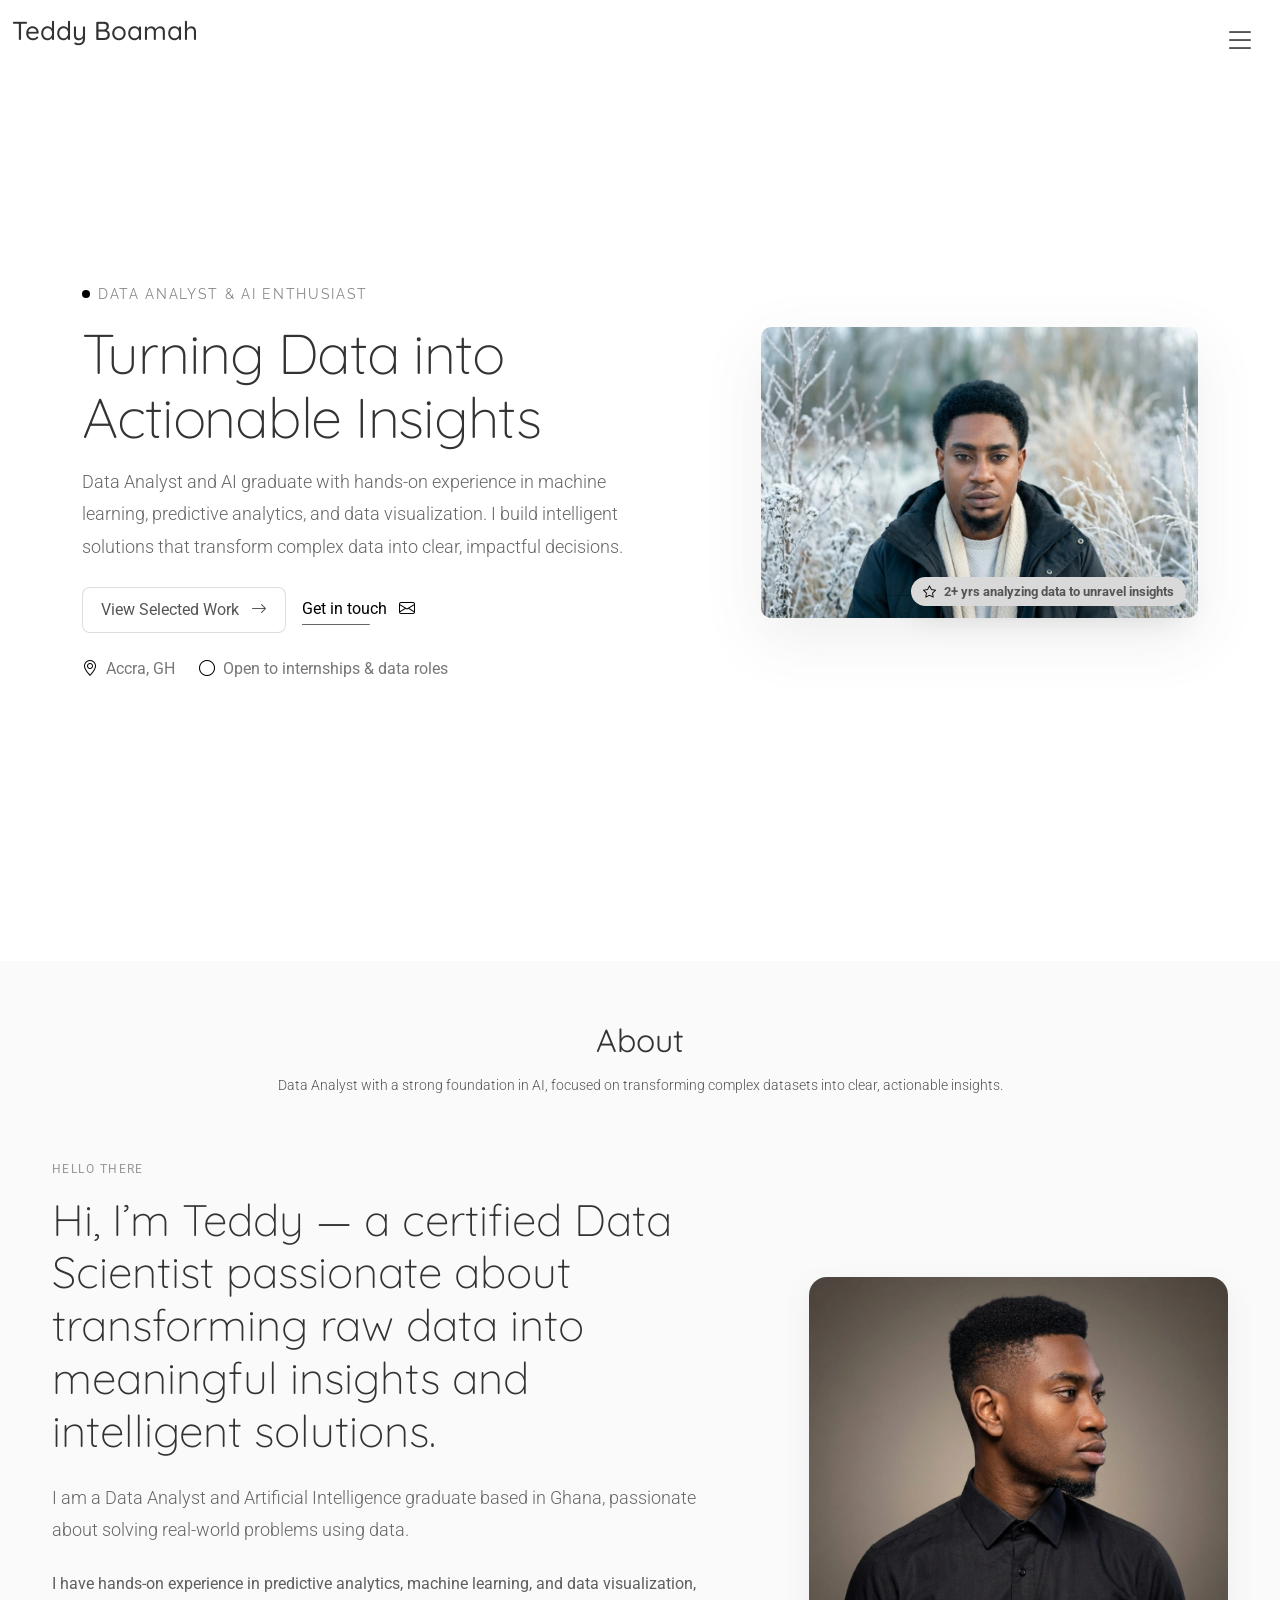
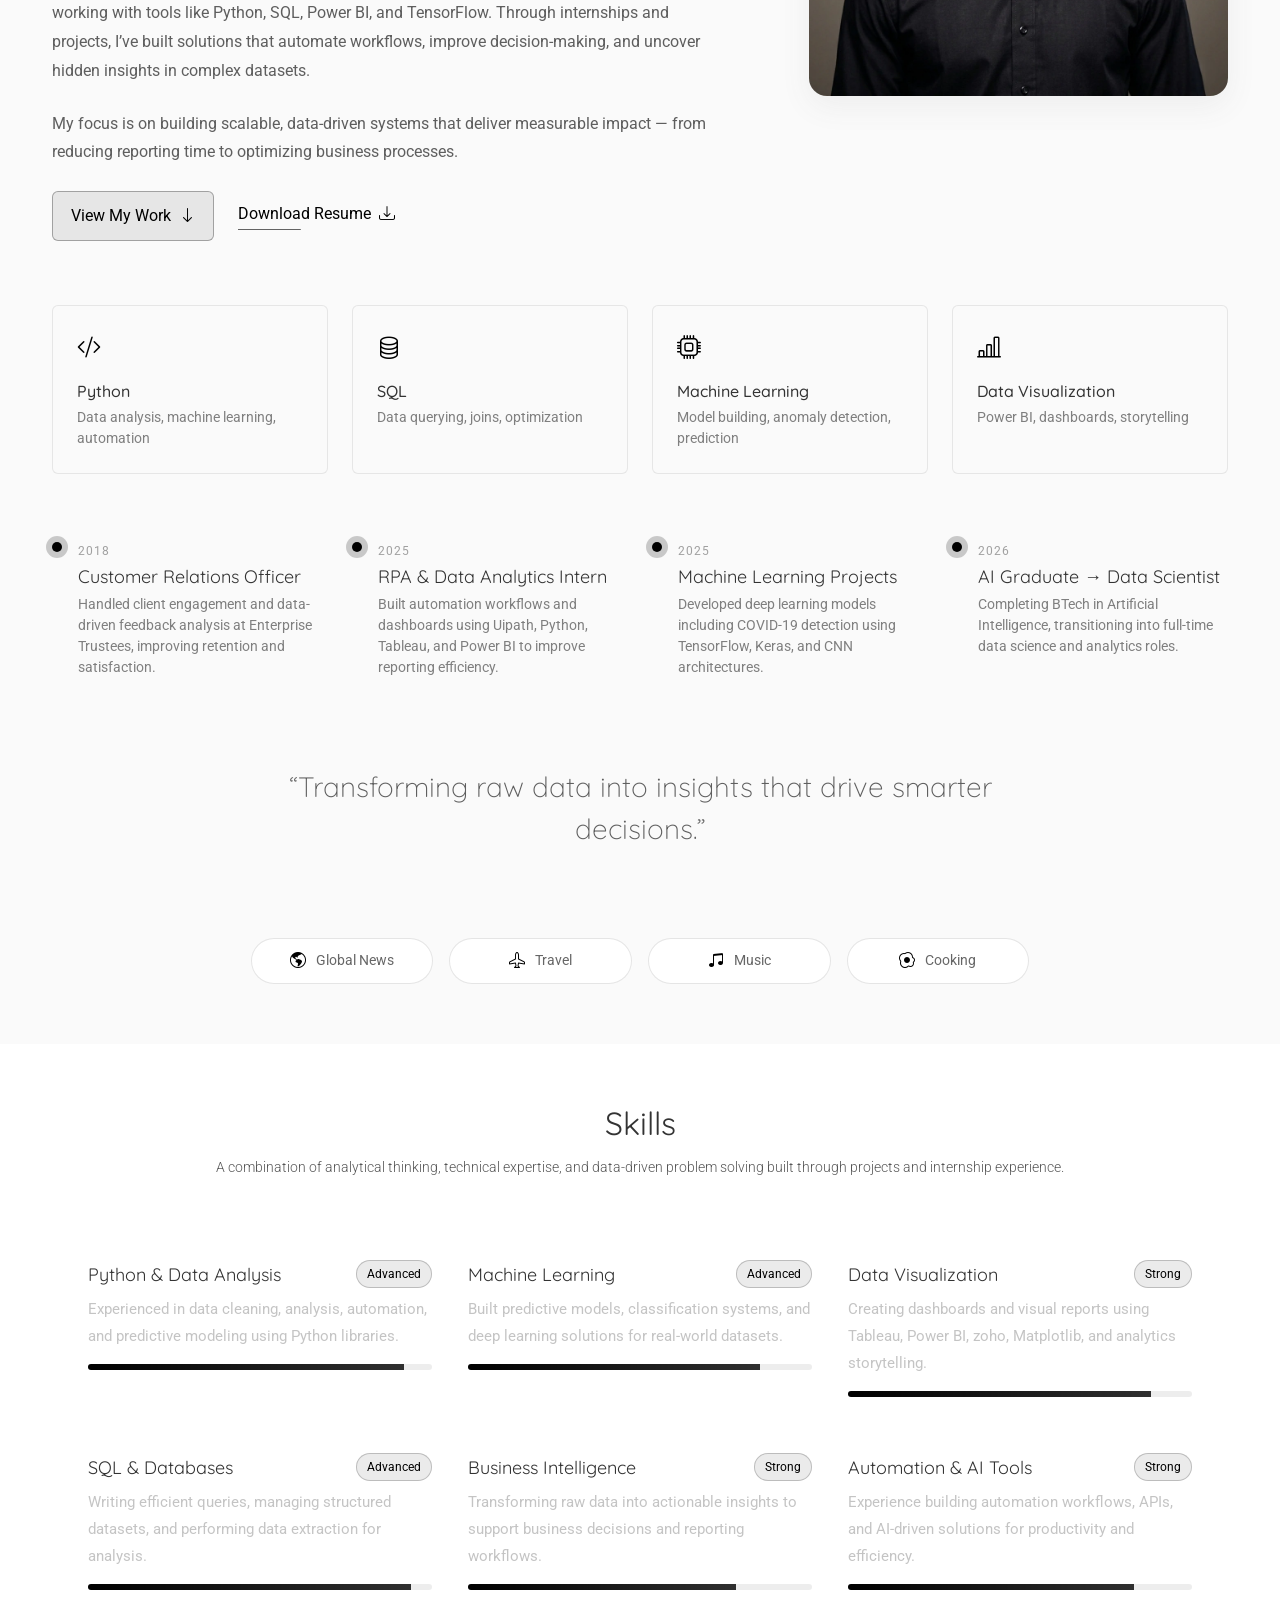
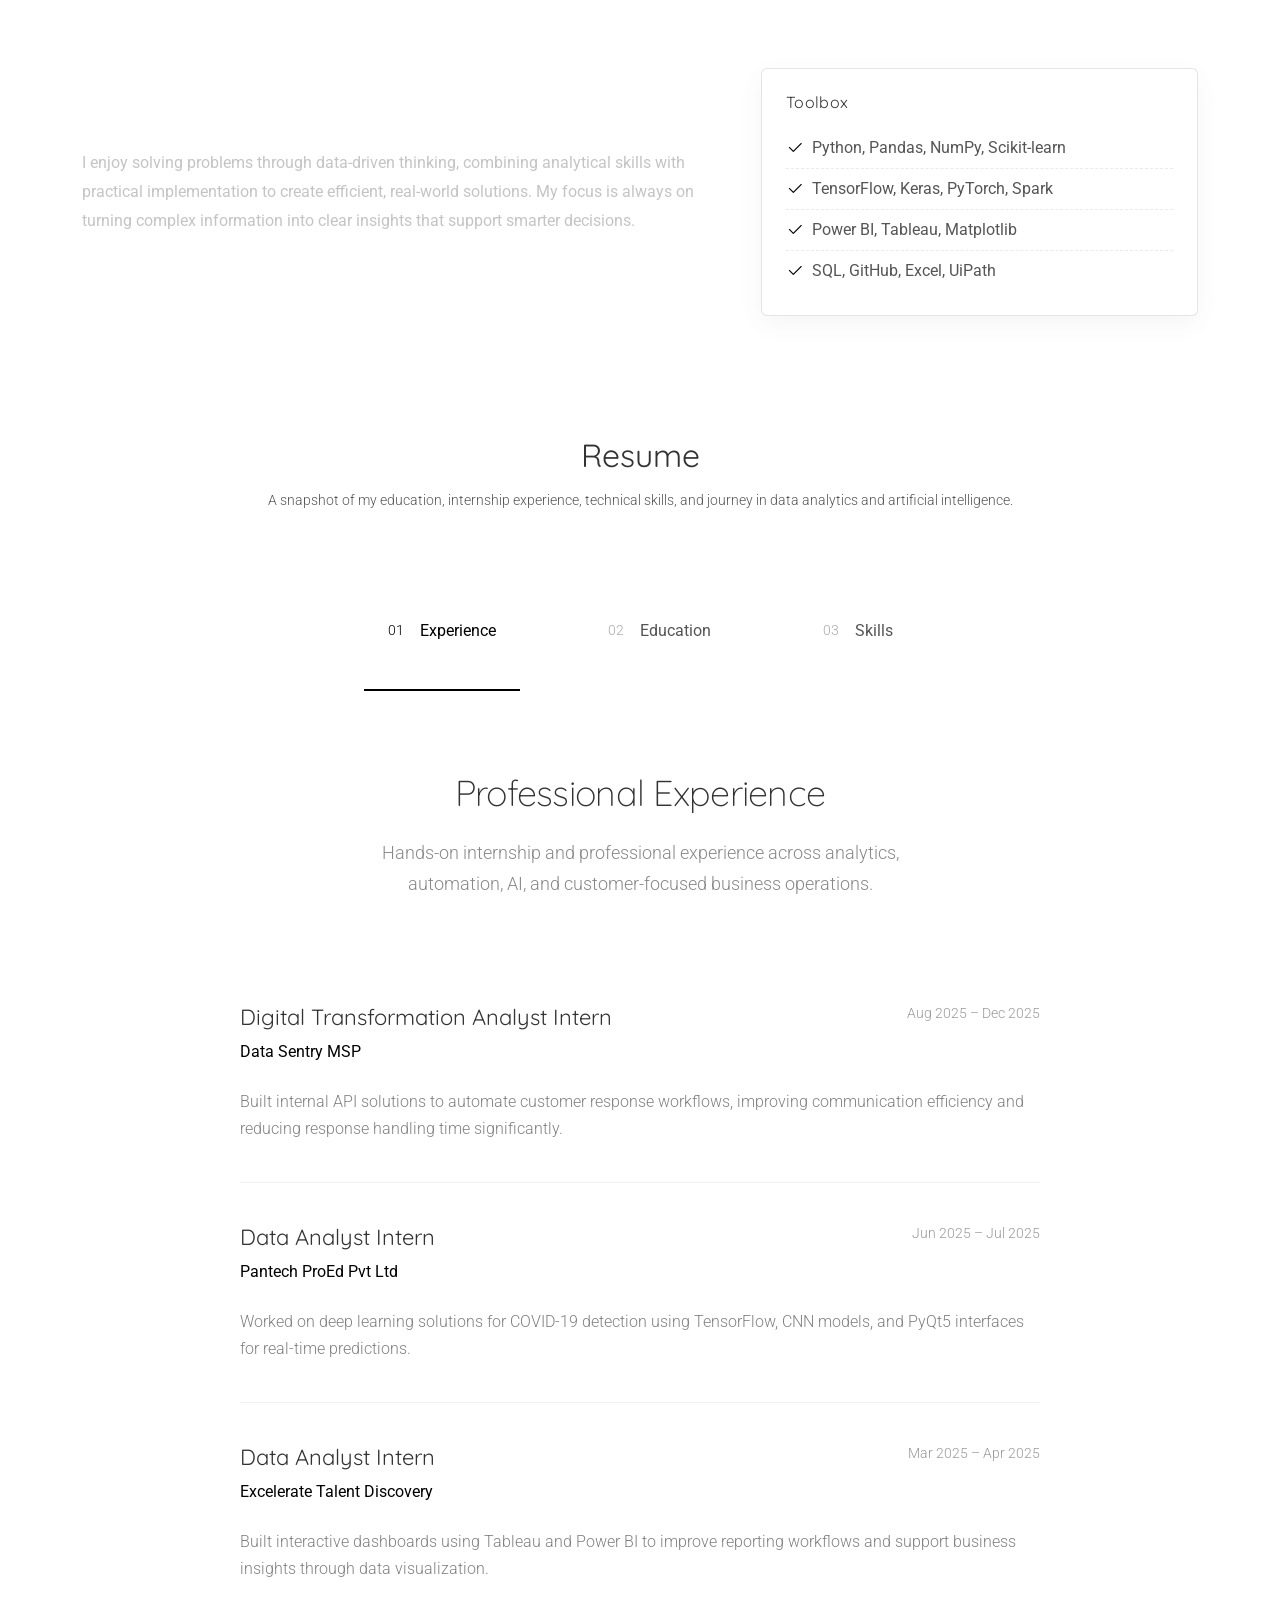
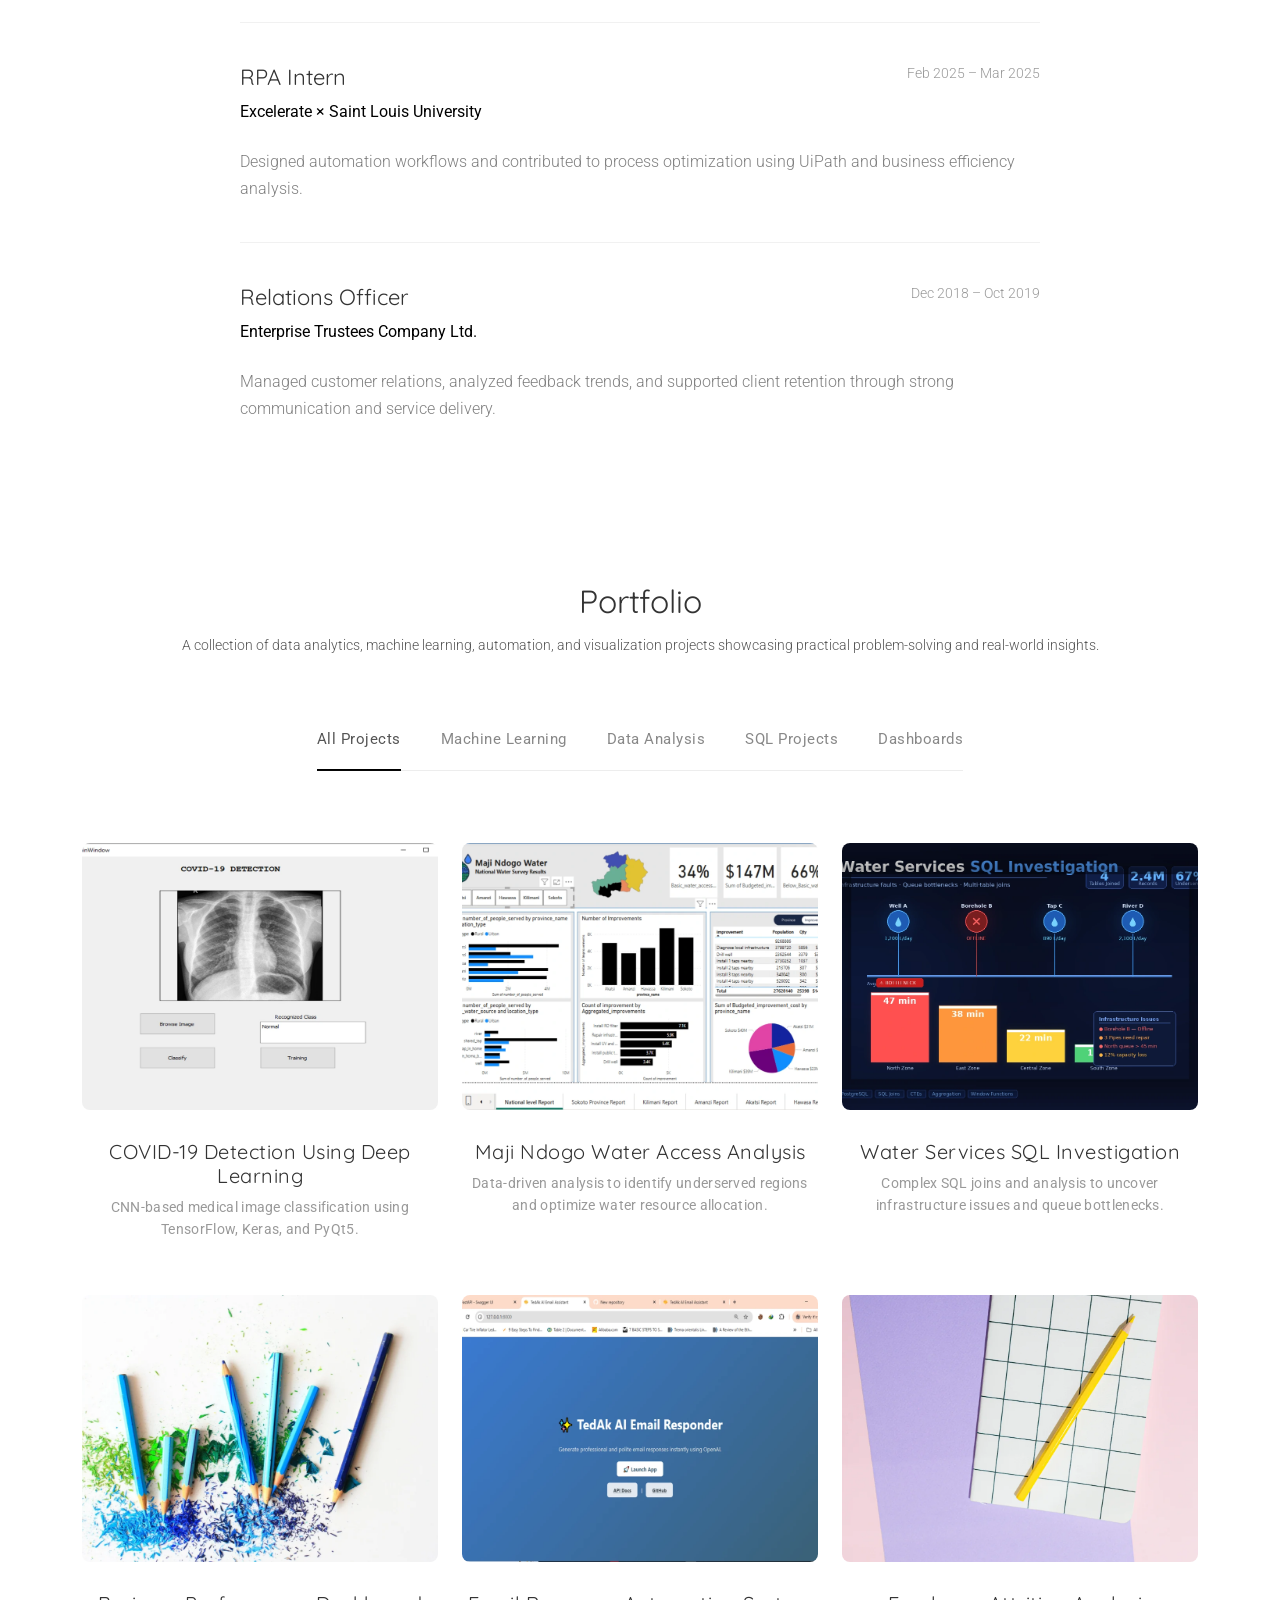
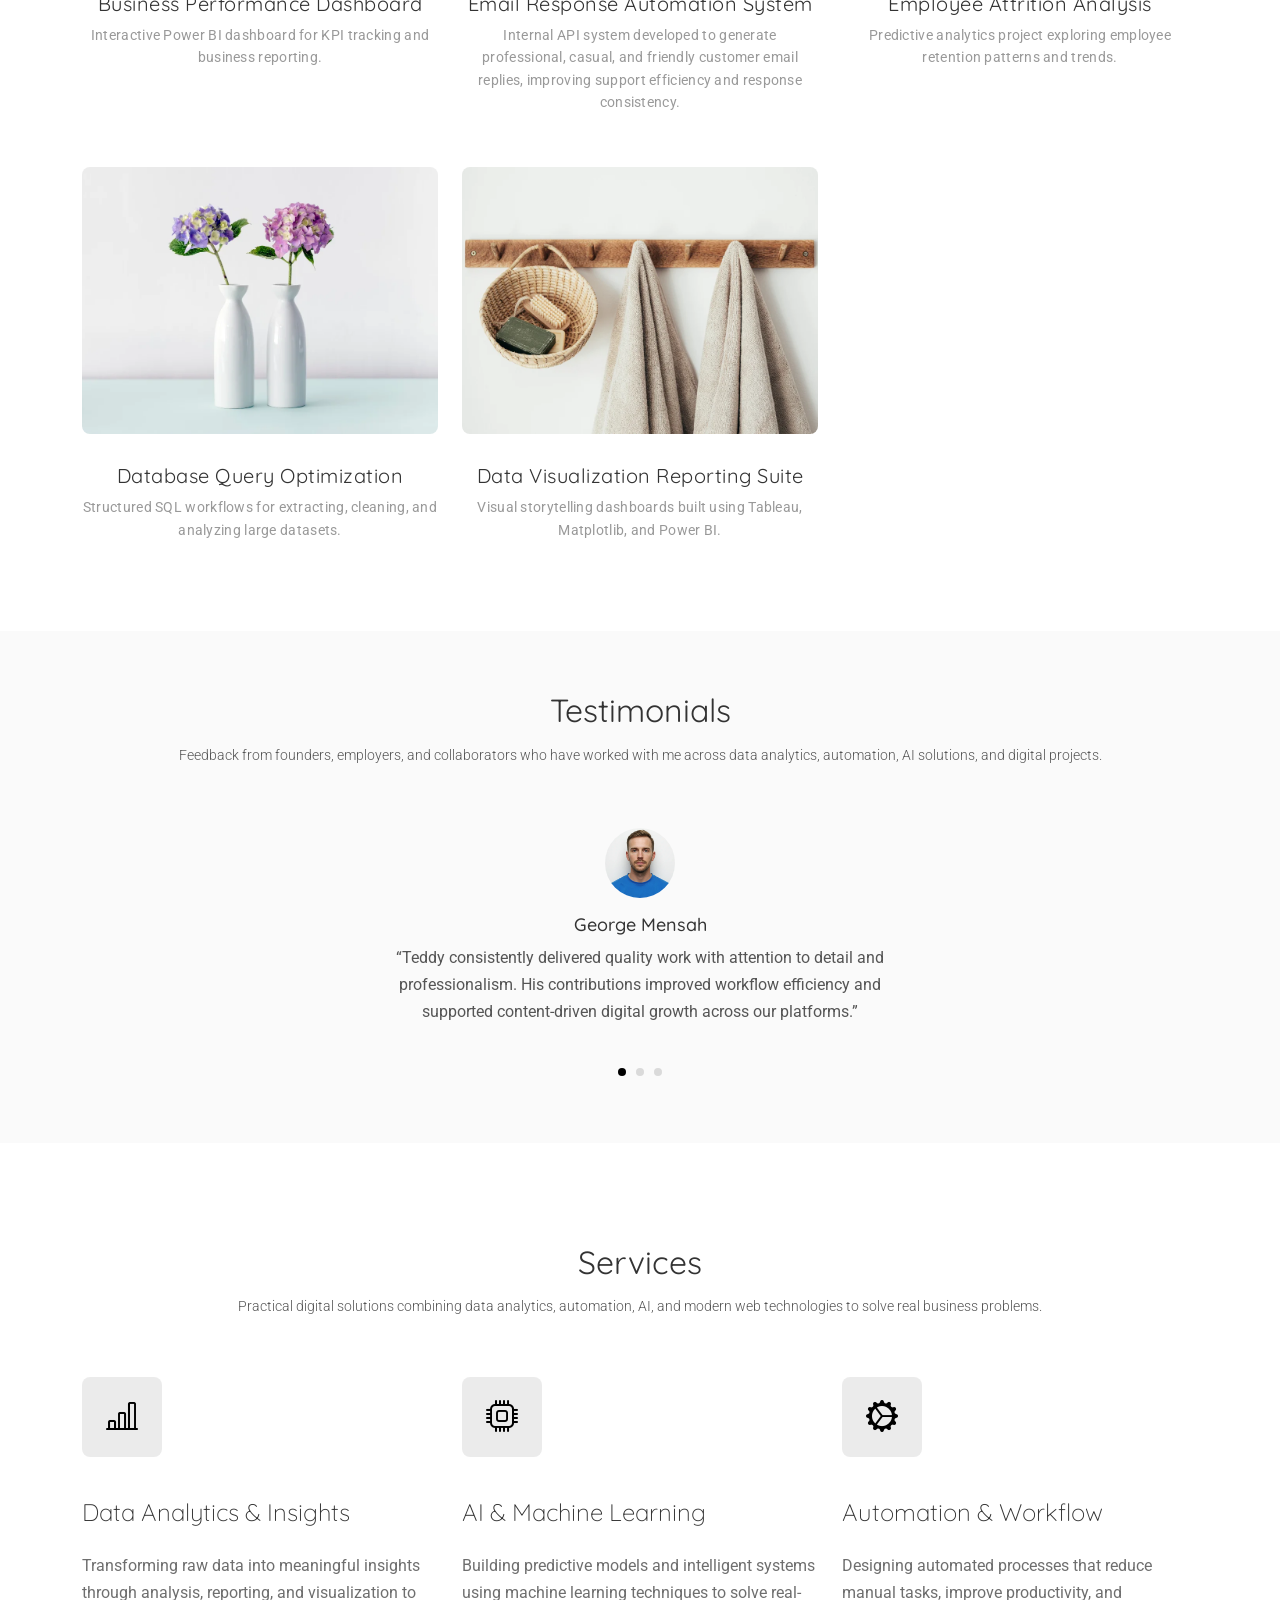
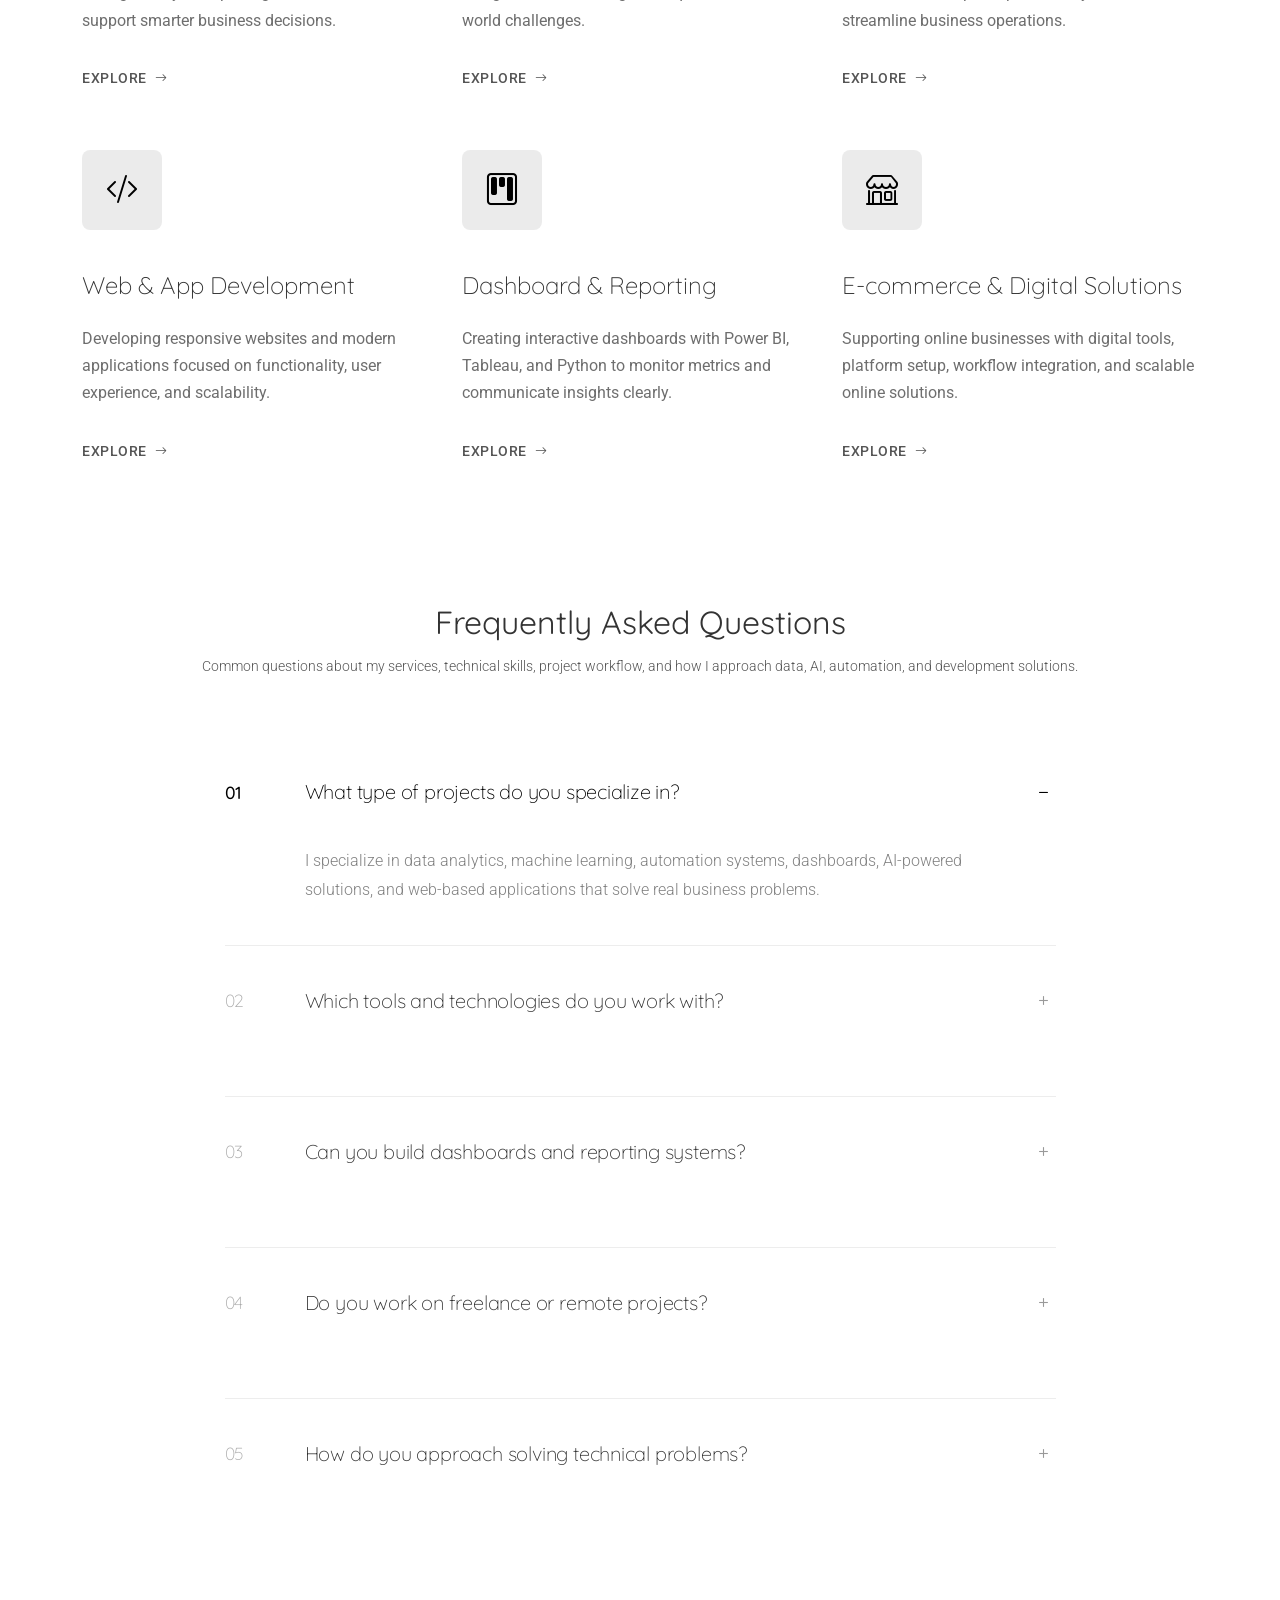
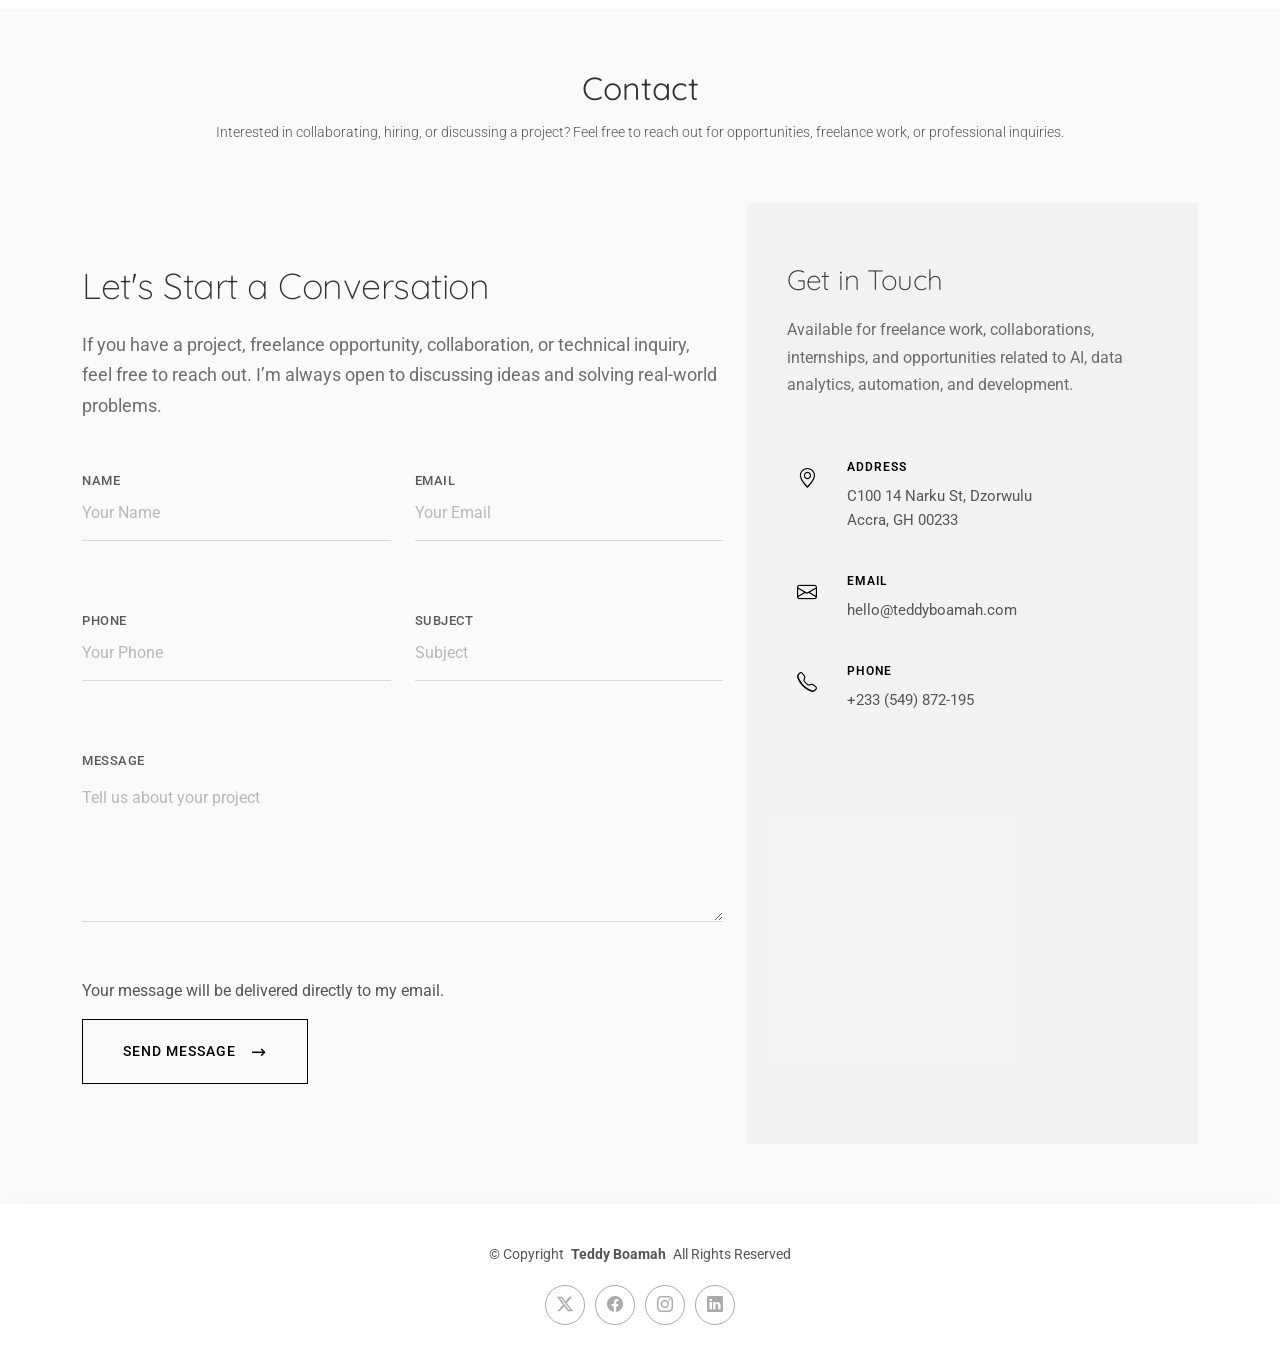
==== commit 5cab0d9b: "Updated portfolio project pages" ====
--- a/index.html
+++ b/index.html
@@ -15,8 +15,10 @@
   <meta property="og:type" content="website">
 
   <!-- Favicons -->
-  <link href="assets/img/favicon.png" rel="icon">
-  <link href="assets/img/apple-touch-icon.png" rel="apple-touch-icon">
+<link rel="icon" type="image/png" sizes="32x32" href="/assets/img/favicon.png">
+<link rel="icon" type="image/png" sizes="192x192" href="/assets/img/favicon.png">
+<link rel="apple-touch-icon" sizes="180x180" href="/assets/img/apple-touch-icon.png">
+<link rel="shortcut icon" href="/assets/img/favicon.png">
 
   <!-- Fonts -->
   <link href="https://fonts.googleapis.com" rel="preconnect">
@@ -33,13 +35,6 @@
   <!-- Main CSS File -->
   <link href="assets/css/main.css" rel="stylesheet">
 
-  <!-- =======================================================
-  * Template Name: MinimalFolio
-  * Template URL: https://bootstrapmade.com/minimalfolio-bootstrap-portfolio-template/
-  * Updated: Aug 05 2025 with Bootstrap v5.3.7
-  * Author: BootstrapMade.com
-  * License: https://bootstrapmade.com/license/
-  ======================================================== -->
 </head>
 
 <body class="index-page">
@@ -914,7 +909,7 @@
                 <div class="swiper-slide">
                   <div class="testimonial mx-auto">
                     <figure class="img-wrap">
-                      <img src="assets/img/person/person-f-12.webp" alt="Image" class="img-fluid">
+                      <img src="assets/img/person/Fortune.webp" alt="Image" class="img-fluid">
                     </figure>
                     <h3 class="name">Fortune Nchetseng</h3>
                     <blockquote>
@@ -1257,7 +1252,7 @@
                   </div>
                   <div class="contact-details">
                     <span class="method-label">Address</span>
-                    <p>892 Park Avenue, Manhattan<br>New York, NY 10075</p>
+                    <p>C100 14 Narku St, Dzorwulu<br>Accra, GH 00233</p>
                   </div>
                 </div>
 
@@ -1277,7 +1272,7 @@
                   </div>
                   <div class="contact-details">
                     <span class="method-label">Phone</span>
-                    <p>+1 (555) 789-2468</p>
+                    <p>+233 (549) 872-195</p>
                   </div>
                 </div>
 
